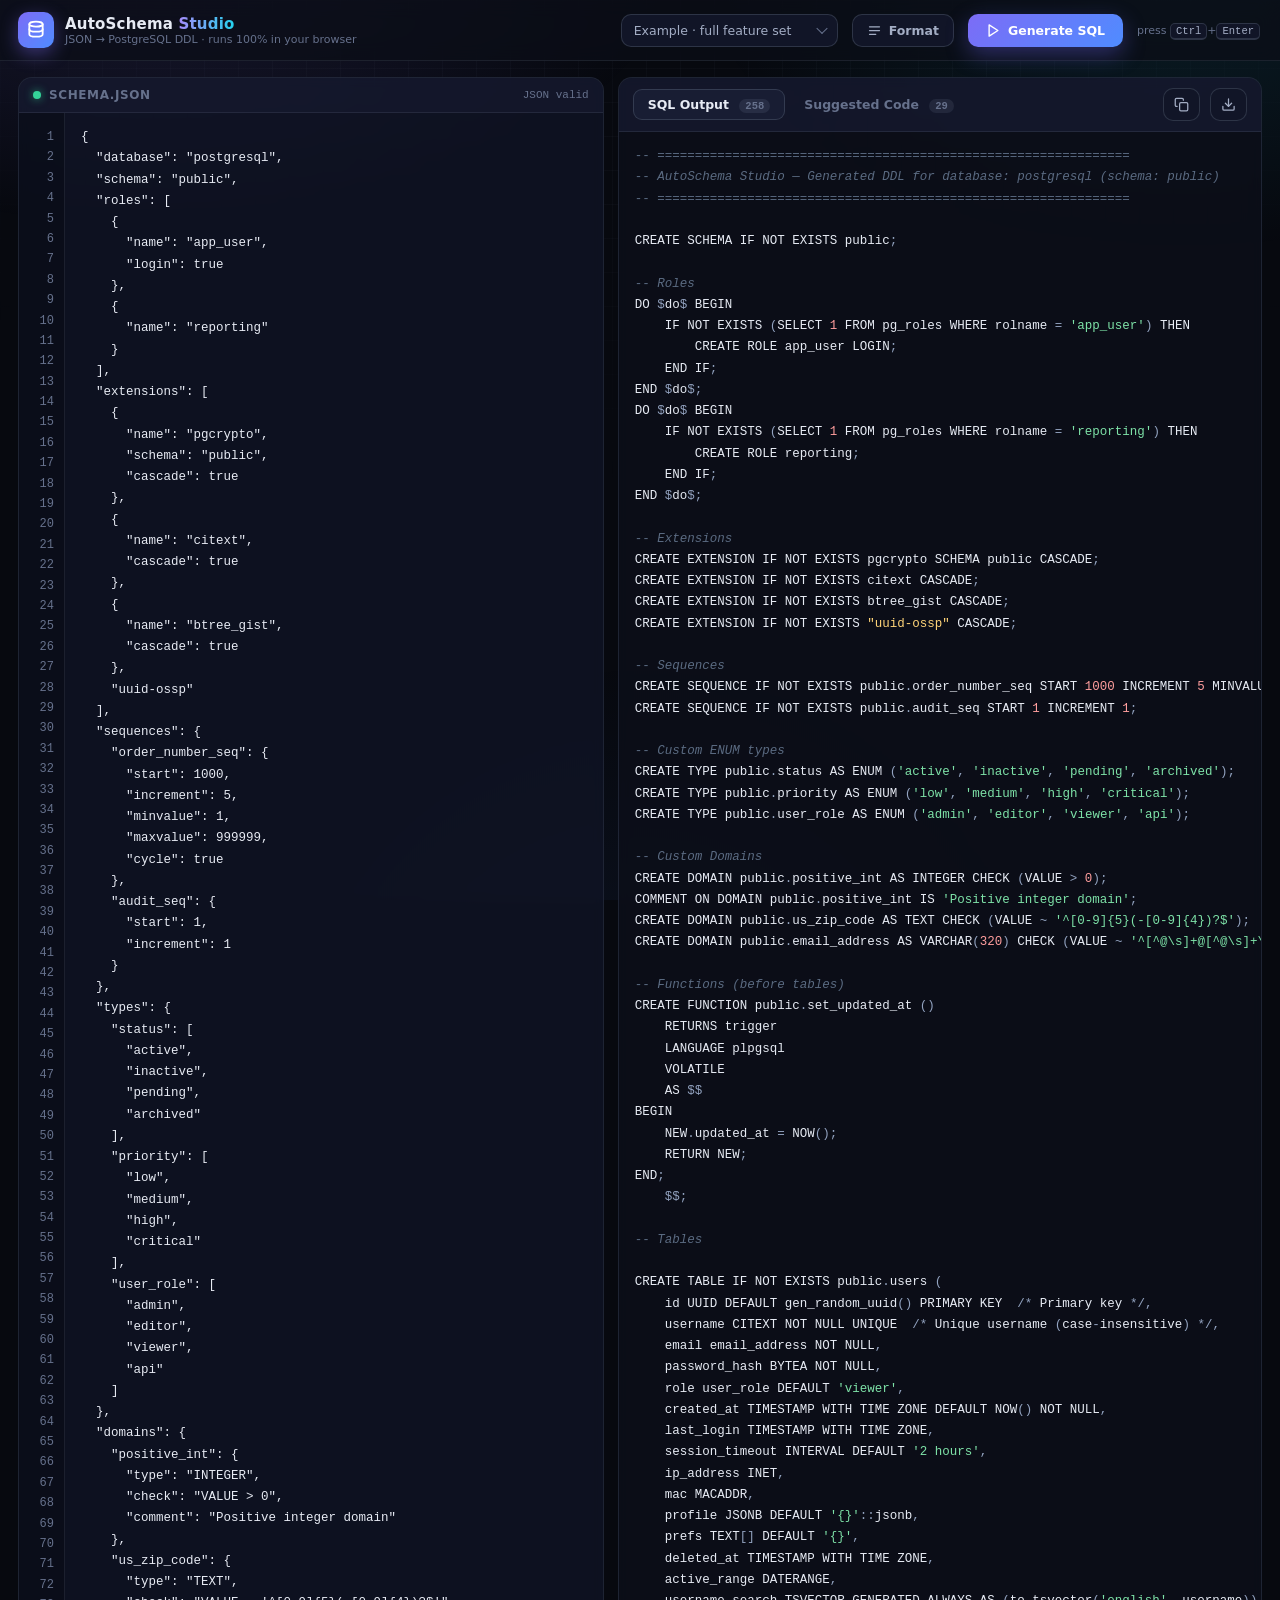
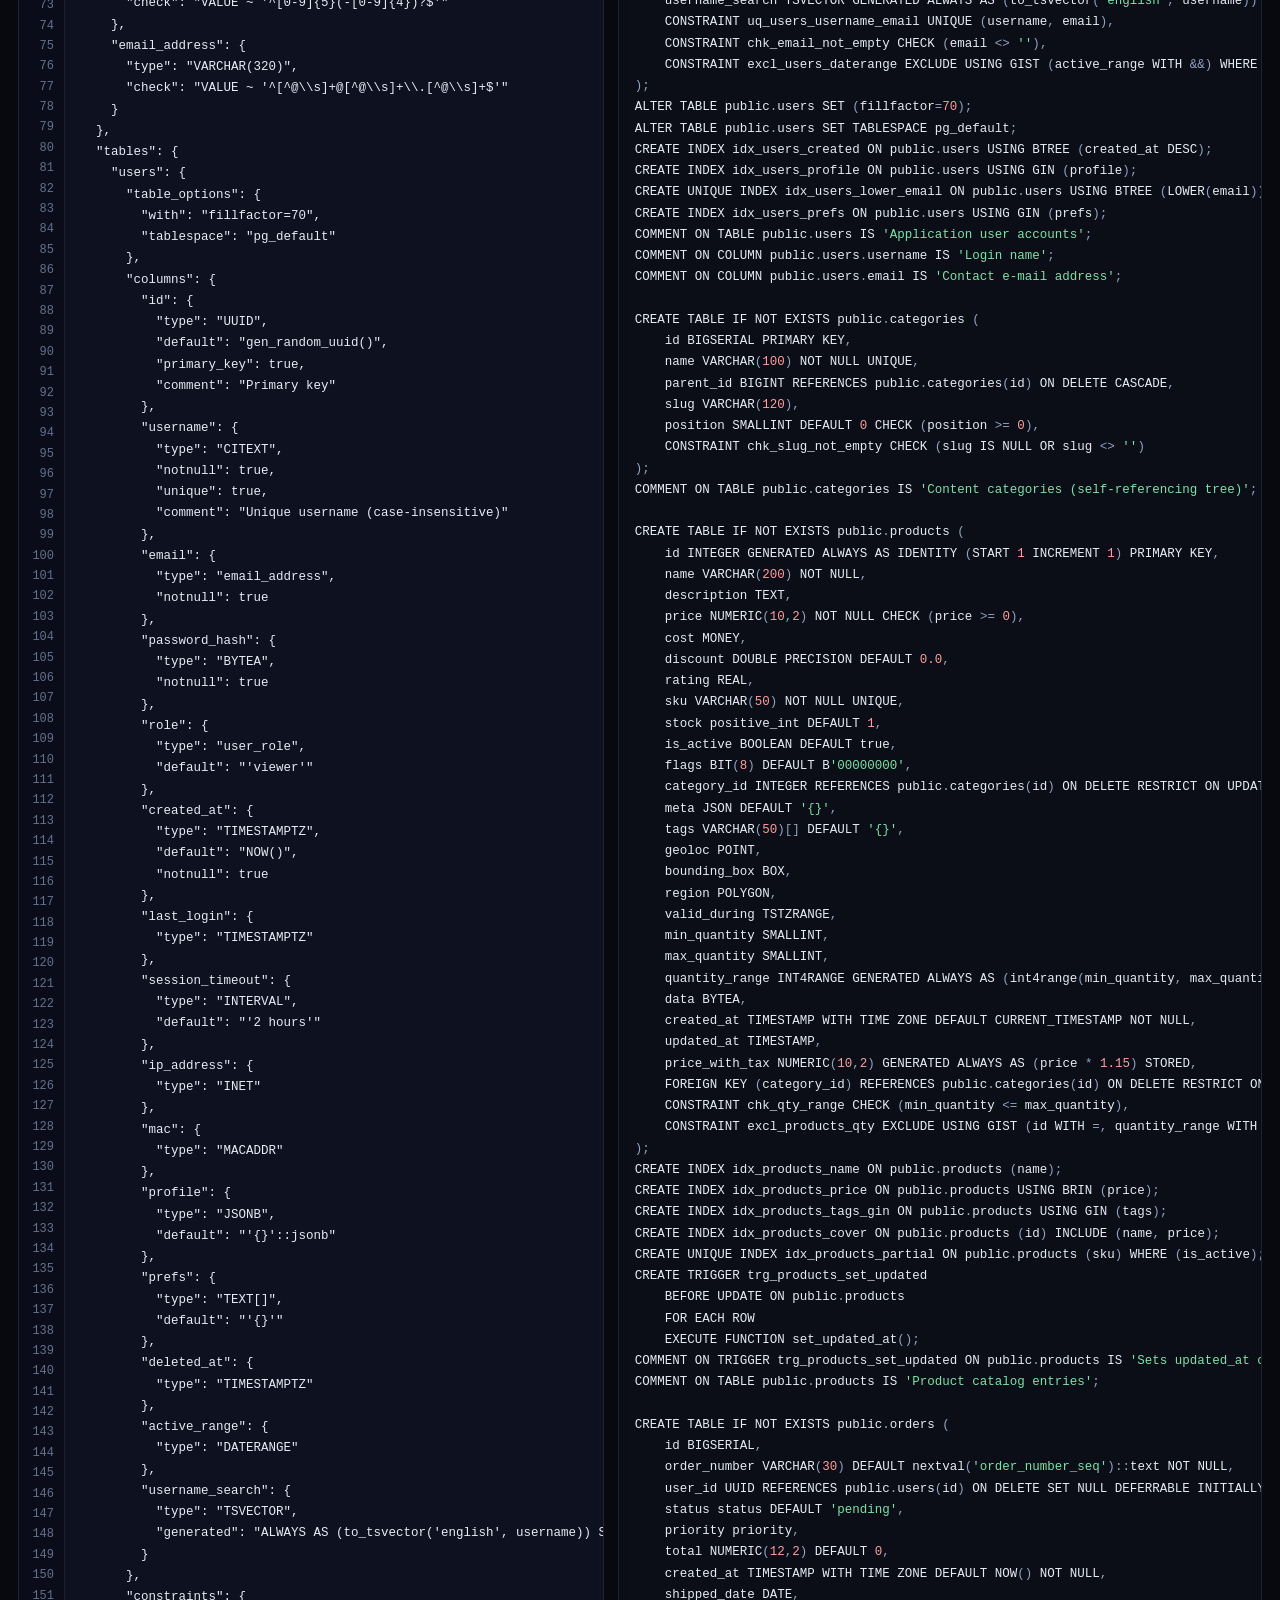
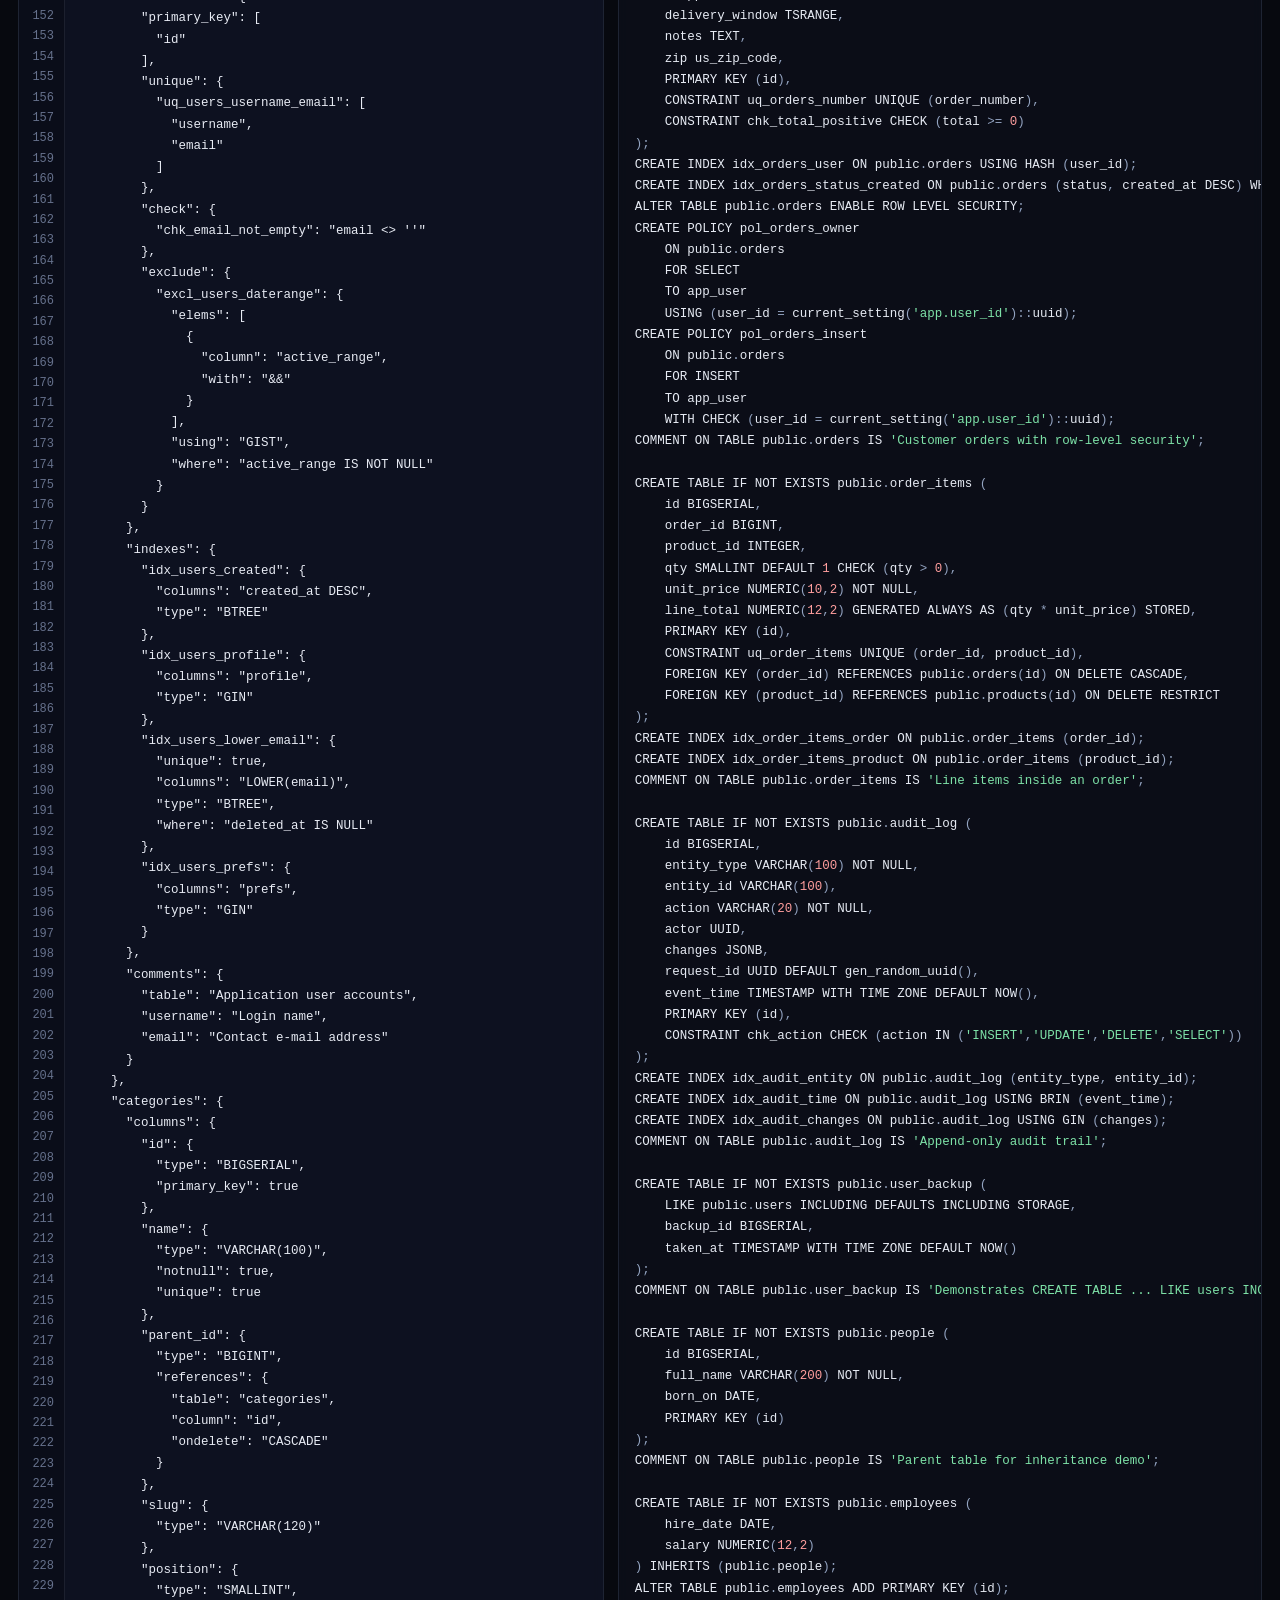
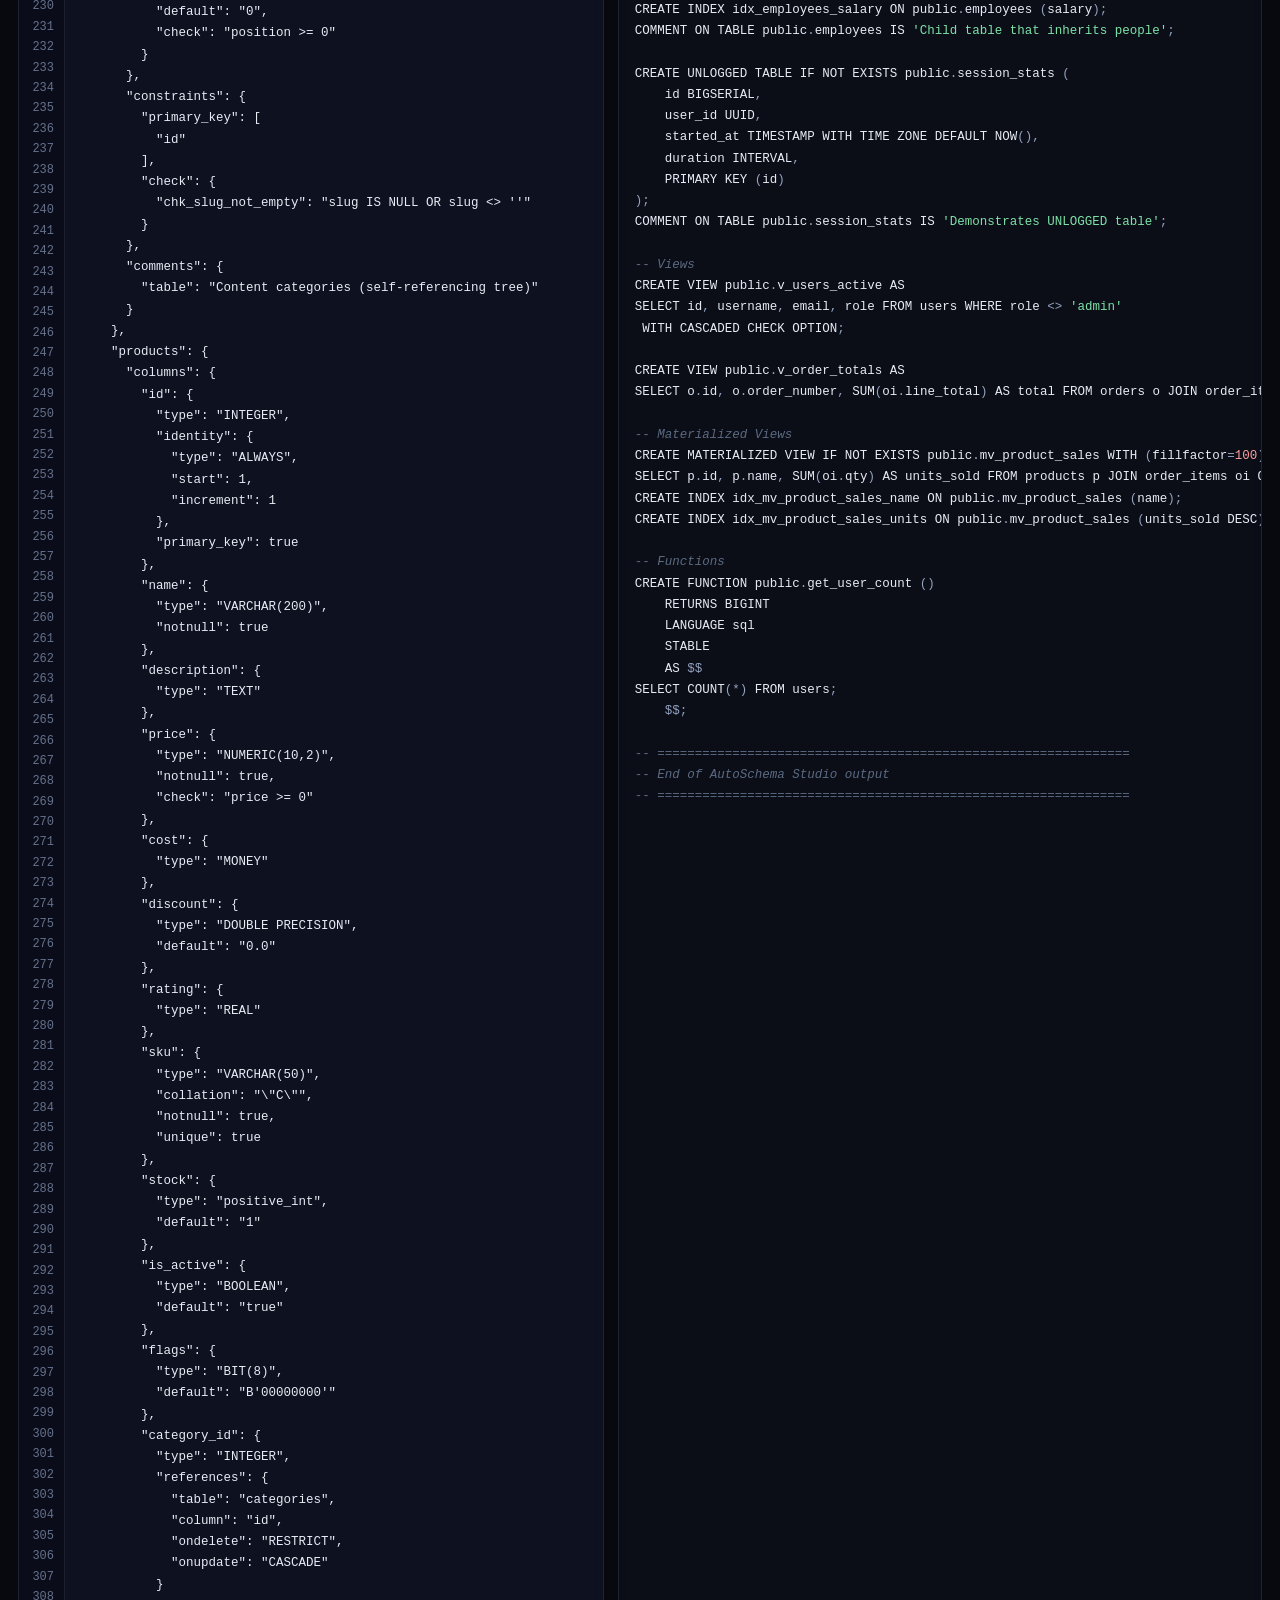
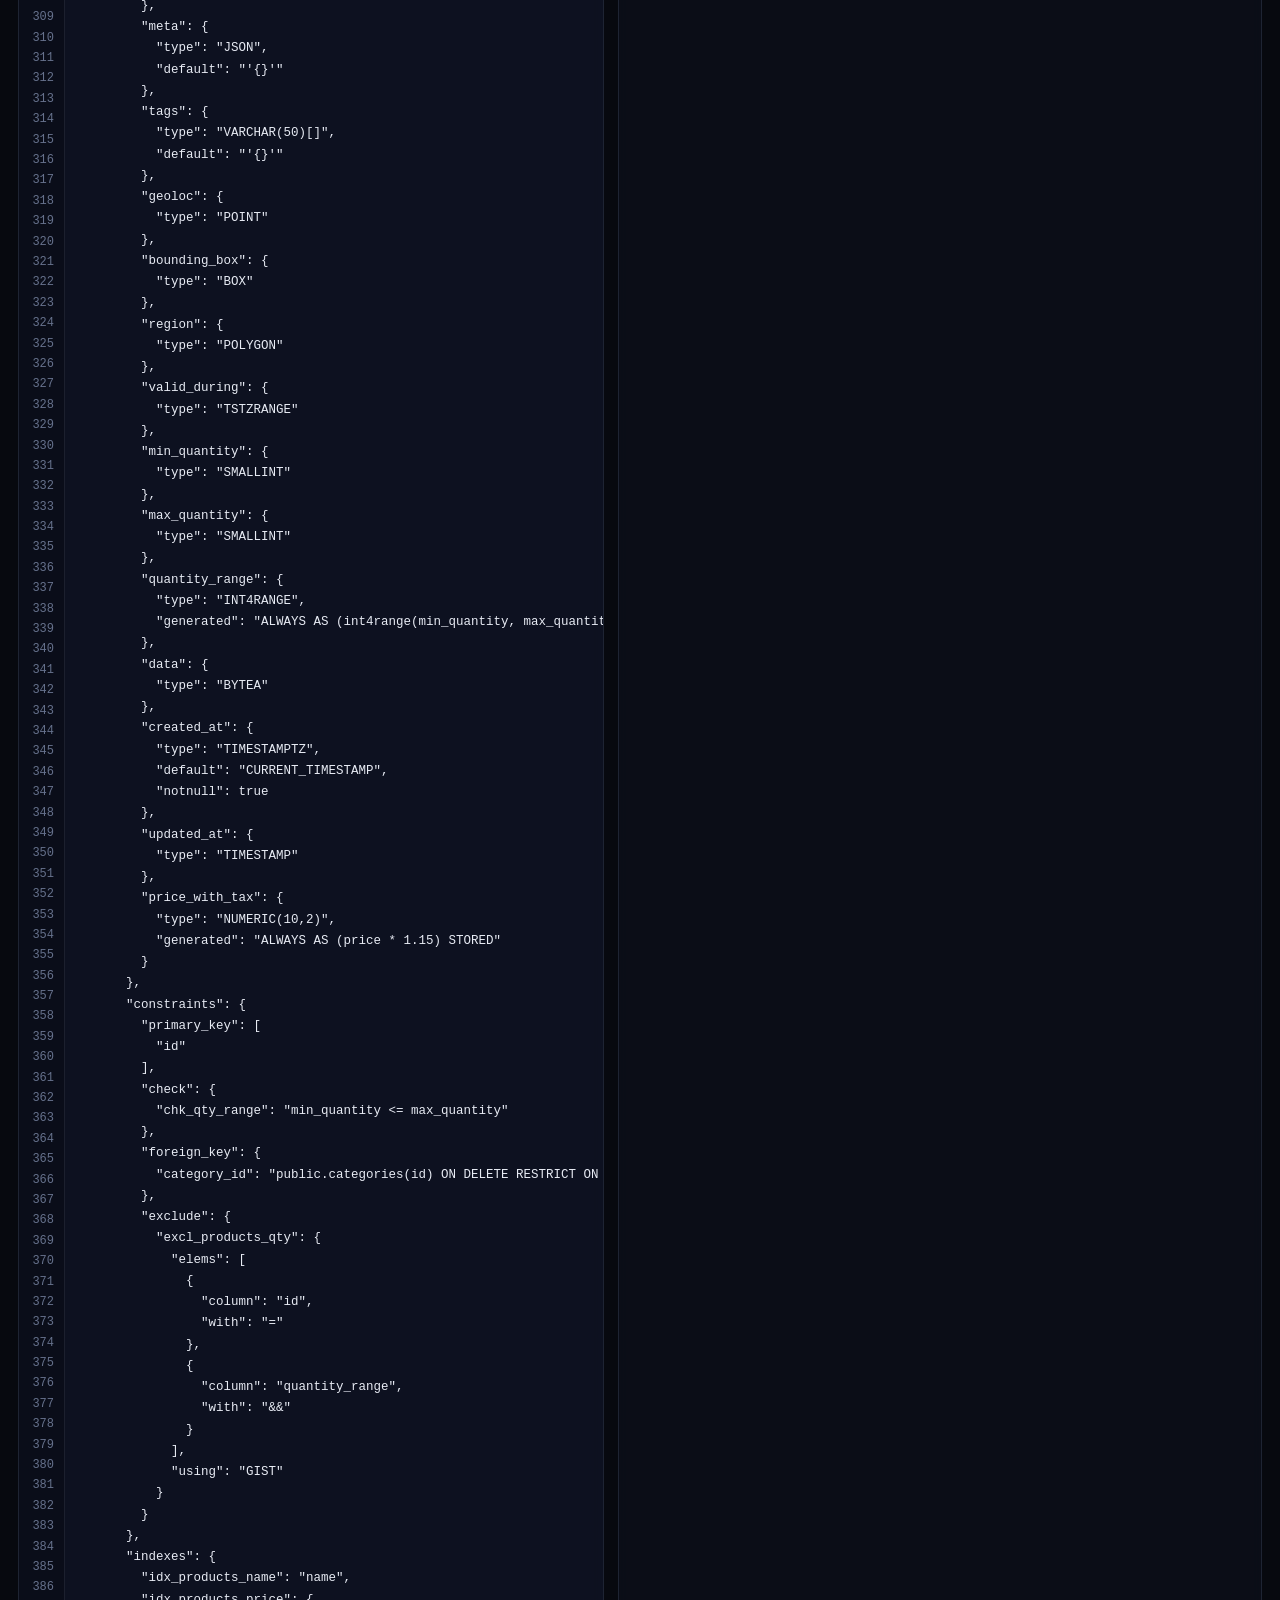
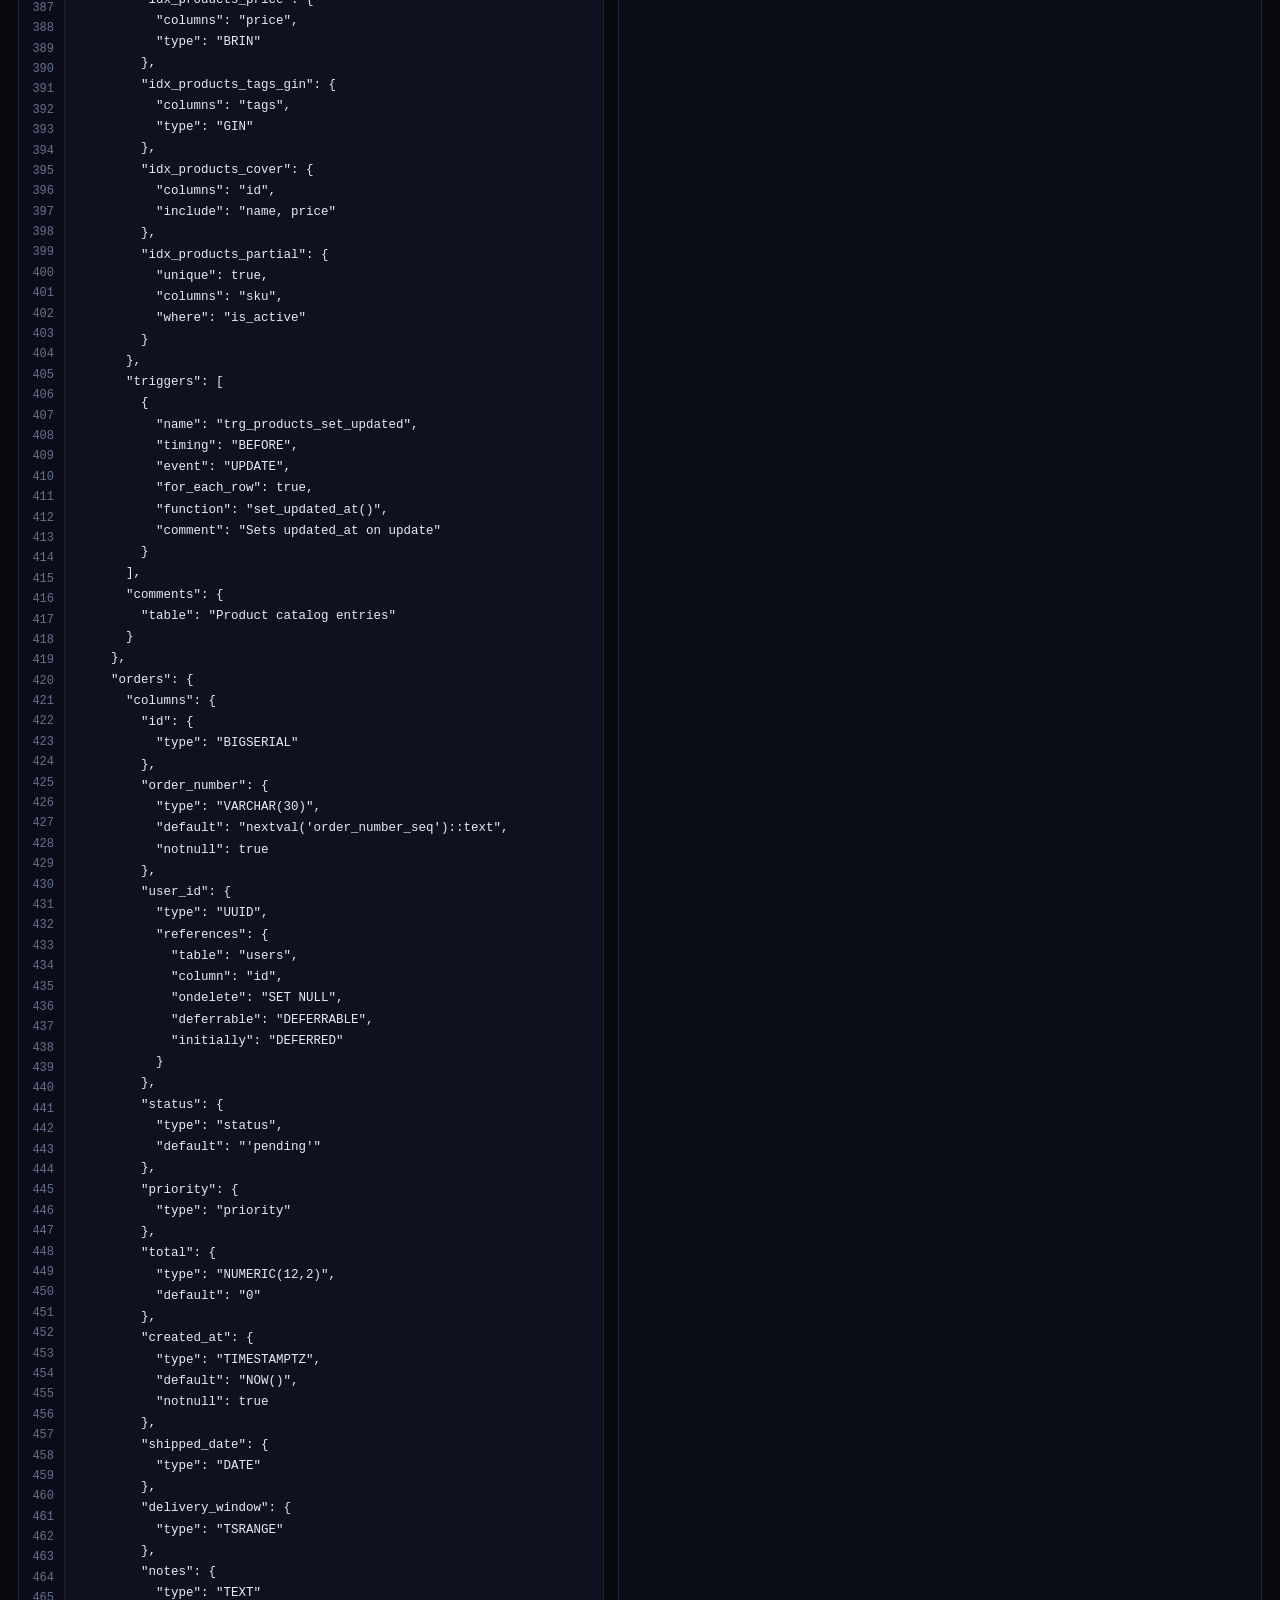
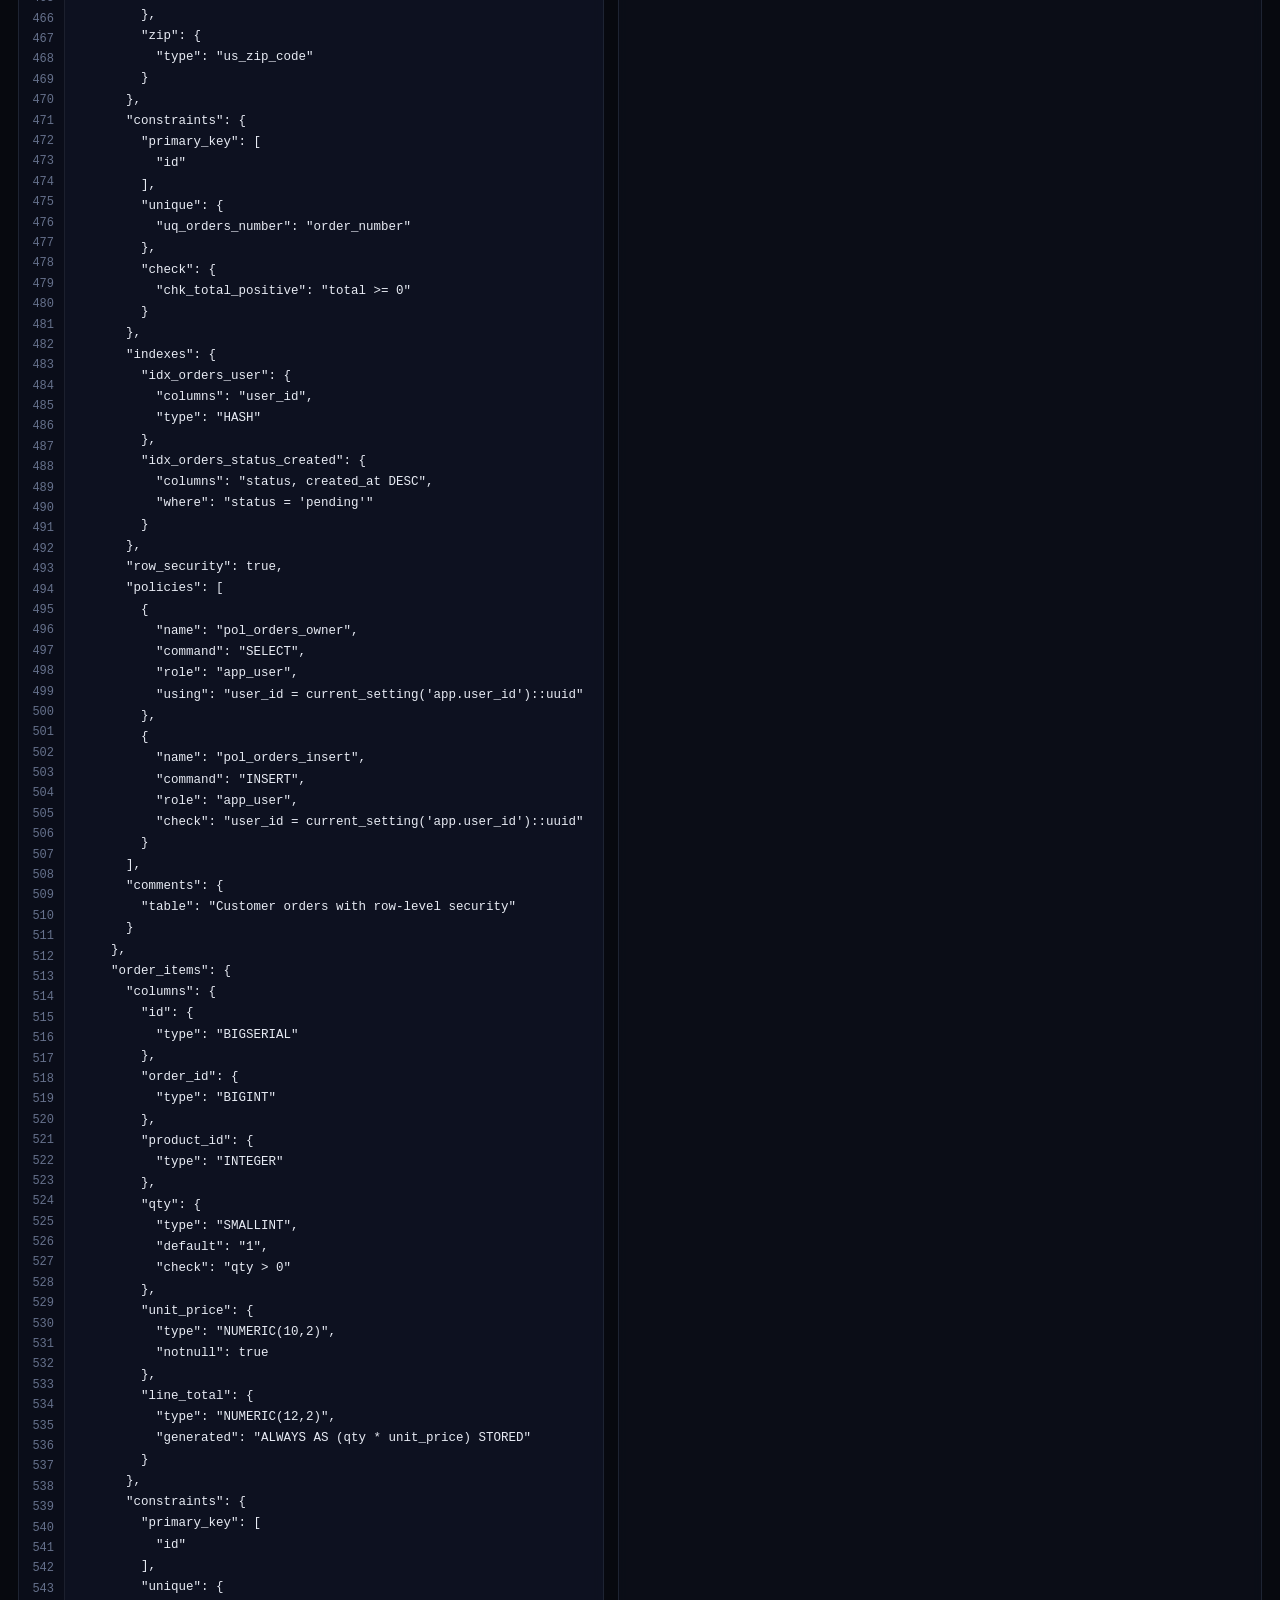
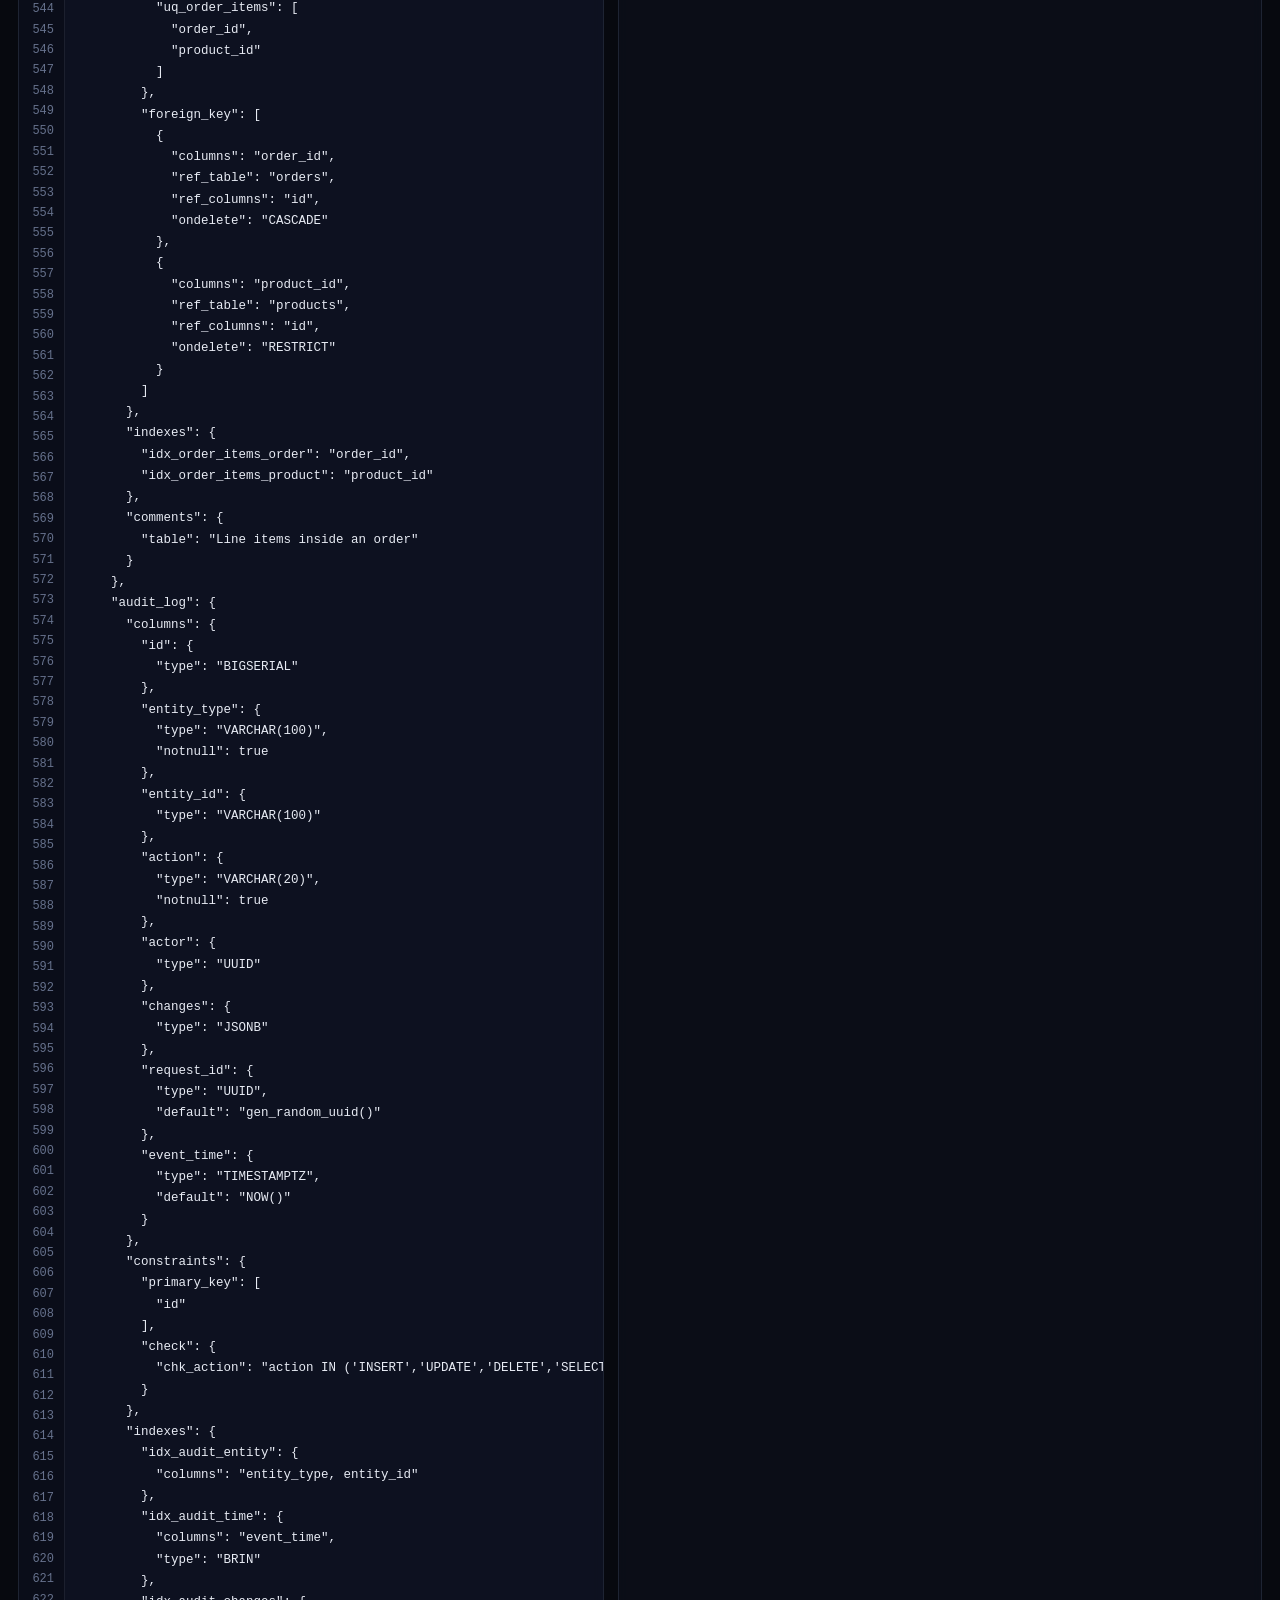
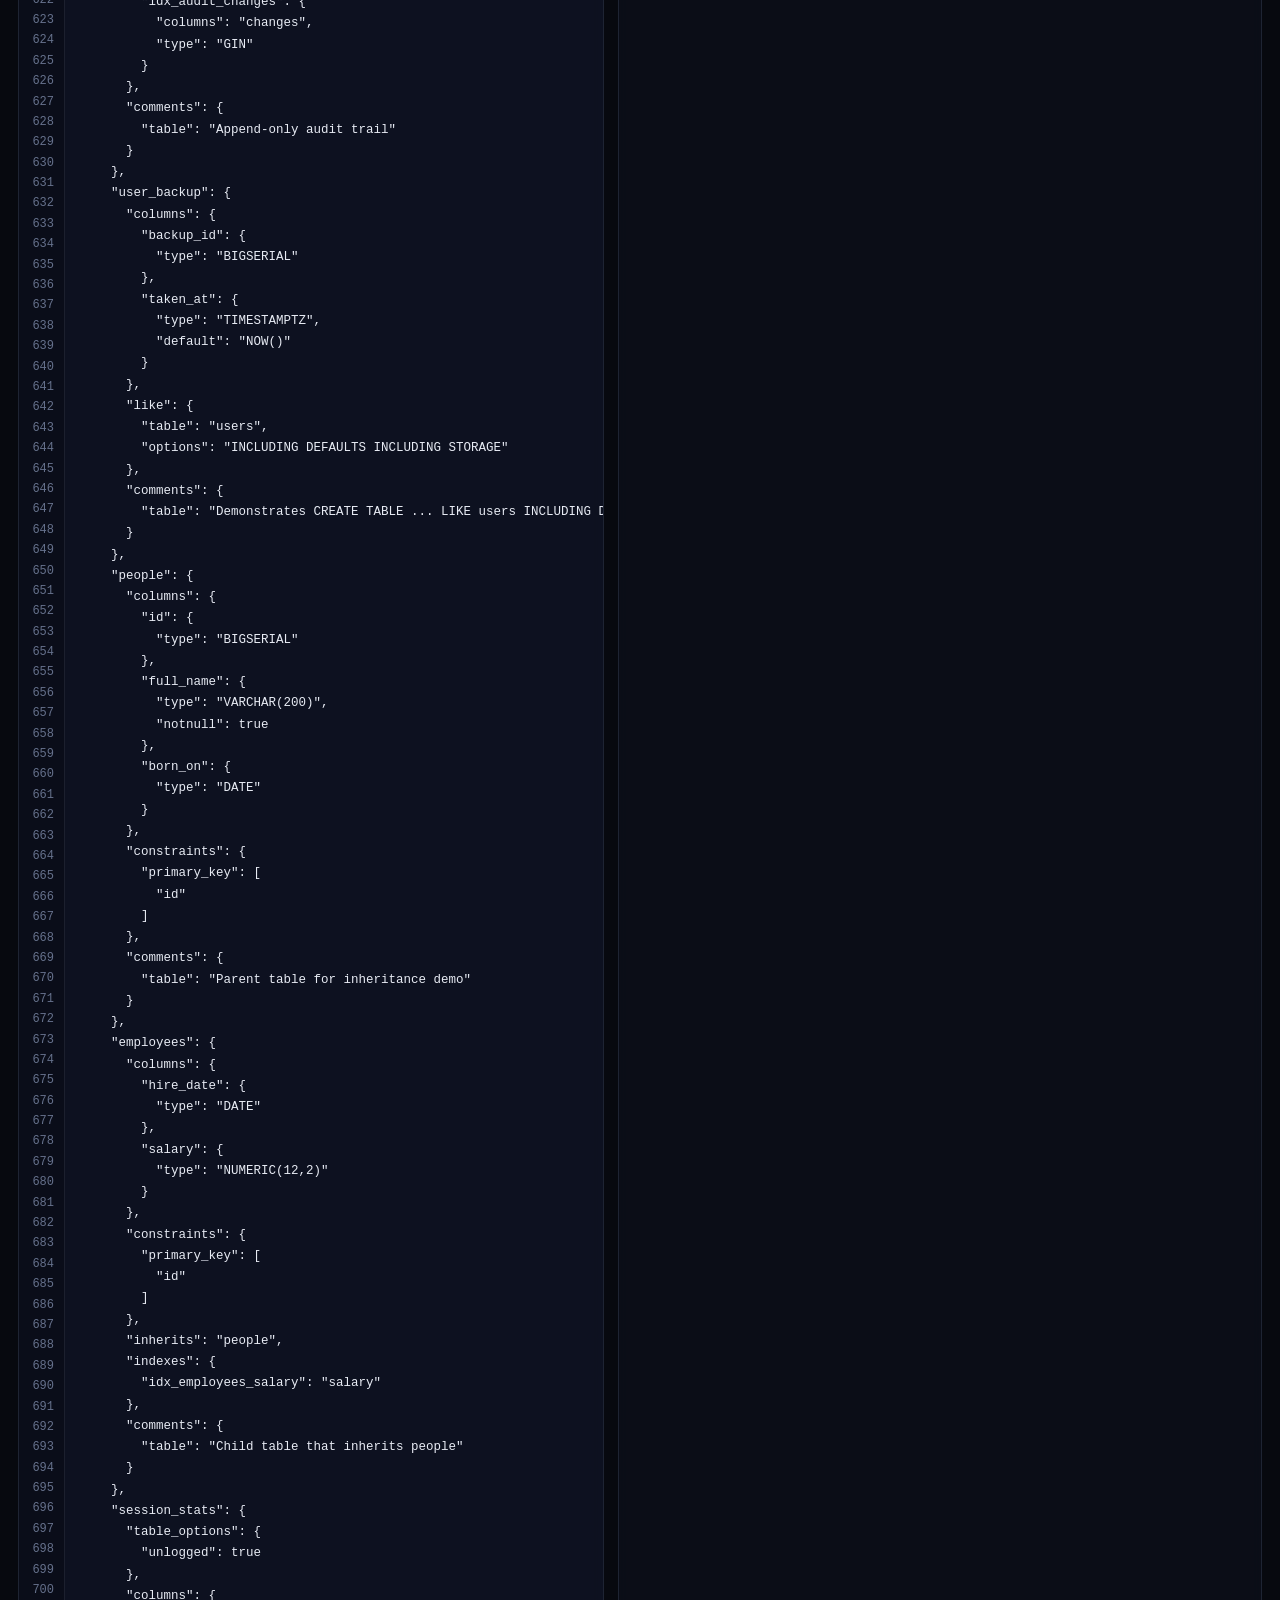
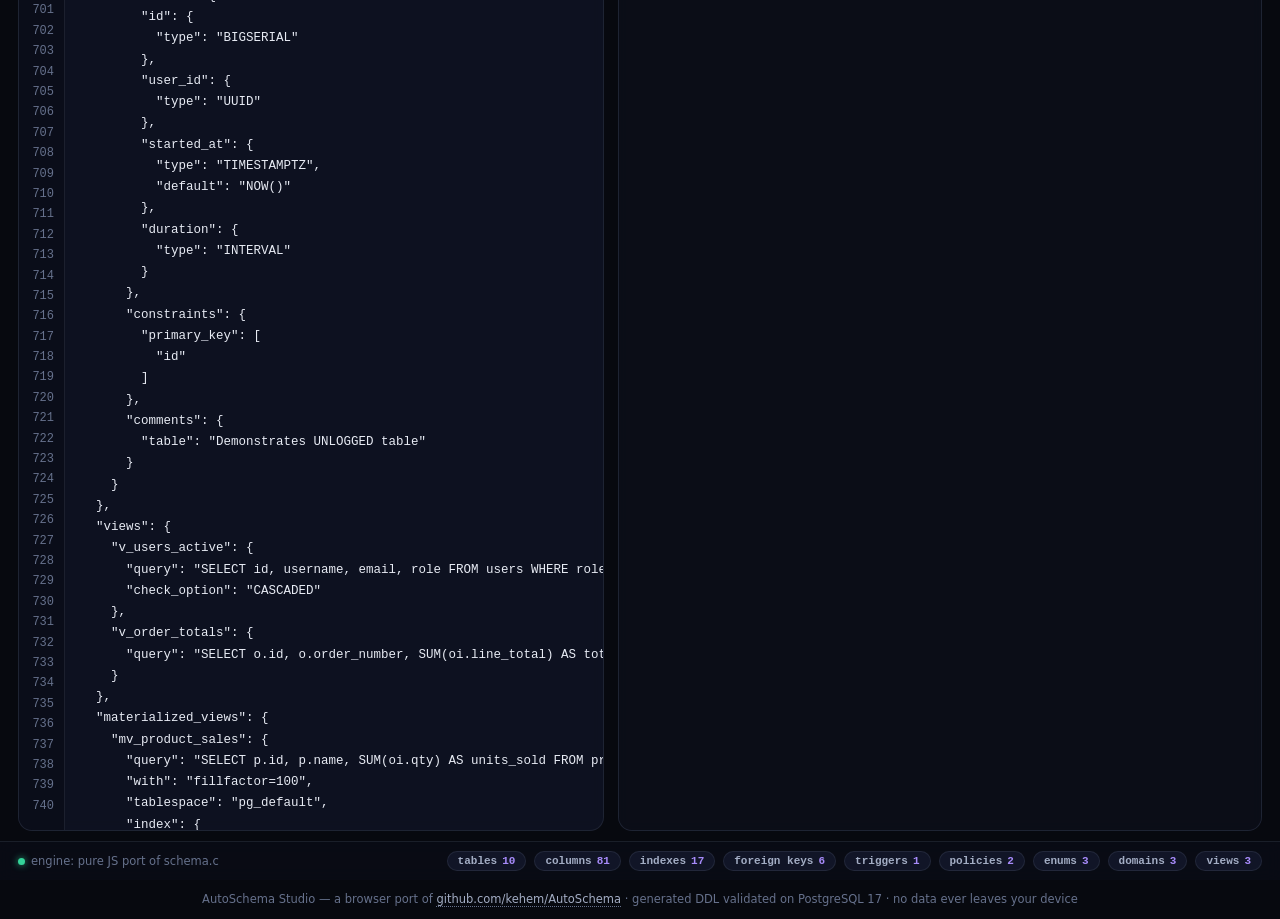
==== web/index.html @ a03fe67e "Add AutoSchema Studio web app (pure HTML/CSS/JS) + fixes Web studio (web/): - Self-contained index.h" ====
<!DOCTYPE html>
<html lang="en">
<head>
<meta charset="UTF-8">
<meta name="viewport" content="width=device-width, initial-scale=1.0">
<title>AutoSchema Studio — JSON → PostgreSQL DDL</title>
<link rel="icon" href="data:image/svg+xml,%3Csvg xmlns='http://www.w3.org/2000/svg' viewBox='0 0 32 32'%3E%3Crect width='32' height='32' rx='8' fill='%237c6cf6'/%3E%3Cpath d='M9 17h6l-2 9 10-13h-6l2-9z' fill='white'/%3E%3C/svg%3E">
<style>
/* =====================================================================
   AutoSchema Studio — styles
   Minimal, dark, glassy. No external resources.
   ===================================================================== */

:root {
  --bg0: #07090f;
  --bg1: #0b0e17;
  --bg2: #111527;
  --bg3: #181d33;
  --line: rgba(148, 163, 184, 0.13);
  --line2: rgba(148, 163, 184, 0.22);
  --tx: #e7ebf4;
  --tx2: #a3adc4;
  --tx3: #66718c;
  --acc: #7c6cf6;
  --acc2: #4f8cff;
  --cyan: #22d3ee;
  --ok: #34d399;
  --warn: #fbbf24;
  --err: #f87171;
  --violet: #a78bfa;
  --font: ui-sans-serif, system-ui, -apple-system, "Segoe UI", Roboto, Helvetica, Arial, sans-serif;
  --mono: ui-monospace, "SF Mono", "Cascadia Code", "JetBrains Mono", Menlo, Consolas, monospace;
}

* { box-sizing: border-box; margin: 0; padding: 0; }

html, body { height: 100%; }

body {
  font-family: var(--font);
  background: var(--bg0);
  color: var(--tx);
  min-height: 100vh;
  overflow-x: hidden;
  -webkit-font-smoothing: antialiased;
}

/* ambient background */
body::before {
  content: "";
  position: fixed; inset: 0;
  pointer-events: none;
  background:
    radial-gradient(900px 500px at 12% -8%, rgba(124, 108, 246, 0.16), transparent 60%),
    radial-gradient(800px 480px at 92% -4%, rgba(34, 211, 238, 0.10), transparent 60%),
    radial-gradient(700px 700px at 50% 120%, rgba(79, 140, 255, 0.08), transparent 60%);
  z-index: 0;
}
body::after {
  content: "";
  position: fixed; inset: 0;
  pointer-events: none;
  background-image:
    linear-gradient(rgba(148,163,184,0.035) 1px, transparent 1px),
    linear-gradient(90deg, rgba(148,163,184,0.035) 1px, transparent 1px);
  background-size: 34px 34px;
  mask-image: radial-gradient(ellipse 90% 70% at 50% 0%, #000 30%, transparent 78%);
  z-index: 0;
}

.app { position: relative; z-index: 1; display: flex; flex-direction: column; min-height: 100vh; }

/* ---------------- header ---------------- */

header {
  display: flex; align-items: center; gap: 14px;
  padding: 12px 18px;
  border-bottom: 1px solid var(--line);
  background: rgba(11, 14, 23, 0.75);
  backdrop-filter: blur(10px);
  position: sticky; top: 0; z-index: 20;
}

.brand { display: flex; align-items: center; gap: 11px; min-width: 0; }
.brand-mark {
  width: 36px; height: 36px; flex: none;
  border-radius: 10px;
  display: grid; place-items: center;
  background: linear-gradient(135deg, var(--acc) 0%, var(--acc2) 100%);
  box-shadow: 0 6px 18px rgba(124, 108, 246, 0.4);
}
.brand-name { font-weight: 700; font-size: 15px; letter-spacing: 0.2px; white-space: nowrap; }
.brand-name em { font-style: normal; background: linear-gradient(90deg, var(--violet), var(--cyan)); -webkit-background-clip: text; background-clip: text; color: transparent; }
.brand-sub { font-size: 11px; color: var(--tx3); white-space: nowrap; }

.header-spacer { flex: 1; }

.sel-wrap { position: relative; }
.sel-wrap select {
  appearance: none; -webkit-appearance: none;
  background: var(--bg2);
  border: 1px solid var(--line2);
  color: var(--tx2);
  font: 500 12.5px var(--font);
  padding: 8px 30px 8px 12px;
  border-radius: 10px;
  cursor: pointer;
  outline: none;
  transition: border-color .15s, color .15s;
}
.sel-wrap select:hover { border-color: rgba(124,108,246,.5); color: var(--tx); }
.sel-wrap::after {
  content: ""; position: absolute; right: 12px; top: 50%;
  width: 7px; height: 7px; transform: translateY(-70%) rotate(45deg);
  border-right: 1.5px solid var(--tx3); border-bottom: 1.5px solid var(--tx3);
  pointer-events: none;
}

.btn {
  display: inline-flex; align-items: center; gap: 7px;
  font: 600 12.5px var(--font);
  padding: 8px 14px;
  border-radius: 10px;
  border: 1px solid var(--line2);
  background: var(--bg2);
  color: var(--tx2);
  cursor: pointer;
  transition: transform .12s, border-color .15s, color .15s, background .15s, box-shadow .15s;
  white-space: nowrap;
}
.btn:hover { color: var(--tx); border-color: rgba(124,108,246,.55); background: var(--bg3); }
.btn:active { transform: translateY(1px); }
.btn svg { width: 15px; height: 15px; }

.btn-primary {
  background: linear-gradient(135deg, var(--acc) 0%, var(--acc2) 100%);
  border: none; color: #fff;
  box-shadow: 0 8px 22px rgba(110, 100, 240, 0.35);
  padding: 9px 18px;
}
.btn-primary:hover { filter: brightness(1.08); color: #fff; border: none; background: linear-gradient(135deg, var(--acc), var(--acc2)); }
.btn-primary:active { transform: translateY(1px); }

.btn-icon { padding: 8px 10px; }

.kbd-hint { font-size: 11px; color: var(--tx3); margin-right: 2px; white-space: nowrap; }
.kbd-hint kbd {
  font-family: var(--mono); font-size: 10.5px;
  background: var(--bg2); border: 1px solid var(--line2); border-bottom-width: 2px;
  border-radius: 5px; padding: 1px 5px; color: var(--tx2);
}

/* ---------------- main layout ---------------- */

main {
  flex: 1;
  display: grid;
  grid-template-columns: minmax(0, 1fr) minmax(0, 1.1fr);
  gap: 14px;
  padding: 16px 18px 10px;
  min-height: 0;
}

.panel {
  background: rgba(17, 21, 39, 0.72);
  border: 1px solid var(--line);
  border-radius: 14px;
  overflow: hidden;
  display: flex; flex-direction: column;
  min-height: 0;
  backdrop-filter: blur(6px);
}

.panel-head {
  display: flex; align-items: center; gap: 10px;
  padding: 10px 14px;
  border-bottom: 1px solid var(--line);
  background: rgba(24, 29, 51, 0.5);
}
.panel-title { font-size: 12px; font-weight: 600; letter-spacing: .6px; text-transform: uppercase; color: var(--tx3); display:flex; align-items:center; gap:8px; }
.panel-title .dot { width: 8px; height: 8px; border-radius: 50%; background: var(--tx3); transition: background .2s; }
.panel-title .dot.ok { background: var(--ok); box-shadow: 0 0 8px rgba(52,211,153,.7); }
.panel-title .dot.err { background: var(--err); box-shadow: 0 0 8px rgba(248,113,113,.7); }
.head-spacer { flex: 1; }

/* ---------------- editor pane ---------------- */

.editor-body { flex: 1; display: flex; min-height: 0; position: relative; }

.gutter {
  width: 46px; flex: none;
  padding: 14px 10px 14px 0;
  text-align: right;
  font: 12px/1.7 var(--mono);
  color: var(--tx3);
  border-right: 1px solid var(--line);
  background: rgba(7, 9, 15, 0.4);
  overflow: hidden;
  user-select: none;
}
.gutter div { white-space: pre; }

.editor-wrap { flex: 1; position: relative; min-width: 0; }

#editor {
  position: absolute; inset: 0;
  width: 100%; height: 100%;
  padding: 14px 16px;
  border: none; outline: none; resize: none;
  background: transparent;
  color: var(--tx);
  font: 12.5px/1.7 var(--mono);
  caret-color: var(--acc);
  tab-size: 4;
  white-space: pre;
  overflow: auto;
}
#editor::selection { background: rgba(124,108,246,.28); }

.editor-err {
  display: none;
  position: absolute; left: 12px; right: 12px; bottom: 12px;
  padding: 9px 12px;
  border: 1px solid rgba(248,113,113,.4);
  background: rgba(127,29,29,.35);
  color: #fecaca;
  font: 12px var(--mono);
  border-radius: 10px;
  backdrop-filter: blur(6px);
}
.editor-err.show { display: block; }

/* ---------------- output pane ---------------- */

.tabs { display: flex; gap: 4px; }
.tab {
  font: 600 12.5px var(--font);
  color: var(--tx3);
  padding: 7px 14px;
  border-radius: 9px;
  cursor: pointer;
  border: 1px solid transparent;
  transition: color .15s, background .15s;
  background: none;
}
.tab:hover { color: var(--tx2); }
.tab.active {
  color: var(--tx);
  background: var(--bg3);
  border-color: var(--line2);
}
.tab .count {
  margin-left: 6px;
  font-size: 10.5px;
  font-family: var(--mono);
  color: var(--tx3);
  background: rgba(148,163,184,.12);
  padding: 1px 6px; border-radius: 20px;
}

.out-body { flex: 1; min-height: 0; overflow: auto; background: rgba(7,9,15,.45); }
.pane { display: none; height: 100%; }
.pane.active { display: block; }
.pane#pane-sugg { display: none; flex-direction: column; }
.pane#pane-sugg.active { display: flex; }
#sugg-list { flex: 1; overflow: auto; }

pre.code {
  padding: 14px 16px;
  font: 12.5px/1.7 var(--mono);
  color: var(--tx);
  white-space: pre;
  tab-size: 4;
}
pre.code .tok-cm  { color: #5b6b82; font-style: italic; }
pre.code .tok-kw  { color: #b7a8ff; }
pre.code .tok-str { color: #7ee2a8; }
pre.code .tok-num { color: #ff9e9e; }
pre.code .tok-fn  { color: #67c8ff; }
pre.code .tok-op  { color: #93a3c0; }
pre.code .tok-typ { color: #f2a9ff; }
pre.code .tok-cte { color: #ffd479; }

/* suggested cards */
.sugg-list { padding: 14px 16px; display: flex; flex-direction: column; gap: 12px; }
.sugg-card {
  border: 1px solid var(--line);
  border-radius: 12px;
  background: rgba(24, 29, 51, 0.55);
  overflow: hidden;
}
.sugg-card-head {
  display: flex; align-items: center; gap: 10px;
  padding: 10px 12px;
  border-bottom: 1px solid var(--line);
  background: rgba(24,29,51,.6);
}
.sugg-ico {
  width: 26px; height: 26px; flex: none; border-radius: 8px;
  display: grid; place-items: center;
  font-size: 13px;
}
.sugg-ico.usage { background: rgba(52,211,153,.14); color: var(--ok); }
.sugg-ico.tip   { background: rgba(251,191,36,.14); color: var(--warn); }
.sugg-title { font-size: 13px; font-weight: 650; color: var(--tx); }
.sugg-desc { font-size: 12px; color: var(--tx3); margin-top: 1px; }
.sugg-body { padding: 10px 12px 12px; }
.sugg-body pre.code { padding: 0 0 8px; }
.sugg-code {
  background: rgba(7,9,15,.6);
  border: 1px solid var(--line);
  border-radius: 10px;
  padding: 10px 12px;
  font: 12px/1.65 var(--mono);
  color: var(--tx);
  white-space: pre; overflow-x: auto;
}
.sugg-foot { display: flex; justify-content: flex-end; margin-top: 8px; }

.filters { display: flex; gap: 6px; padding: 10px 16px 0; flex-wrap: wrap; }
.filter {
  font: 600 11.5px var(--font);
  color: var(--tx3);
  padding: 5px 12px; border-radius: 20px;
  border: 1px solid var(--line2);
  background: transparent; cursor: pointer;
  transition: all .15s;
}
.filter:hover { color: var(--tx2); }
.filter.active { color: #fff; background: linear-gradient(135deg, var(--acc), var(--acc2)); border-color: transparent; }

.empty {
  padding: 40px 20px; text-align: center; color: var(--tx3); font-size: 13px;
  display: grid; place-items: center; min-height: 60%;
}
.empty svg { width: 40px; height: 40px; opacity: .5; margin-bottom: 10px; }

/* ---------------- status bar ---------------- */

.statusbar {
  display: flex; align-items: center; gap: 8px; flex-wrap: wrap;
  padding: 9px 18px;
  border-top: 1px solid var(--line);
  background: rgba(11, 14, 23, 0.7);
  backdrop-filter: blur(8px);
  font-size: 11.5px; color: var(--tx3);
}
.chip {
  display: inline-flex; align-items: center; gap: 5px;
  background: var(--bg2);
  border: 1px solid var(--line);
  border-radius: 20px;
  padding: 3px 10px;
  font: 600 11px var(--mono);
  color: var(--tx2);
}
.chip b { color: var(--tx); font-weight: 700; }
.chip .c-acc { color: var(--violet); }
.chip .c-ok  { color: var(--ok); }
.chip .c-cy  { color: var(--cyan); }
.status-json { margin-right: auto; display: inline-flex; align-items: center; gap: 6px; }
.pulse { width: 7px; height: 7px; border-radius: 50%; background: var(--tx3); }
.pulse.ok { background: var(--ok); box-shadow: 0 0 7px rgba(52,211,153,.8); }
.pulse.err { background: var(--err); box-shadow: 0 0 7px rgba(248,113,113,.8); }

footer { text-align: center; padding: 12px; font-size: 11.5px; color: var(--tx3); }
footer a { color: var(--tx2); text-decoration: none; border-bottom: 1px dotted var(--tx3); }
footer a:hover { color: var(--violet); }

/* ---------------- toast ---------------- */

#toast {
  position: fixed; left: 50%; bottom: 26px;
  transform: translateX(-50%) translateY(20px);
  background: rgba(24, 29, 51, 0.95);
  border: 1px solid var(--line2);
  color: var(--tx);
  font: 600 12.5px var(--font);
  padding: 10px 18px;
  border-radius: 12px;
  opacity: 0; pointer-events: none;
  transition: opacity .22s, transform .22s;
  box-shadow: 0 12px 40px rgba(0,0,0,.5);
  z-index: 60;
  display: flex; align-items: center; gap: 9px;
}
#toast.show { opacity: 1; transform: translateX(-50%) translateY(0); }
#toast.ok  { border-color: rgba(52,211,153,.5); }
#toast.err { border-color: rgba(248,113,113,.5); }
#toast .t-ico { font-size: 14px; }

/* scrollbars */
::-webkit-scrollbar { width: 10px; height: 10px; }
::-webkit-scrollbar-track { background: transparent; }
::-webkit-scrollbar-thumb { background: rgba(148,163,184,.18); border-radius: 8px; border: 2px solid transparent; background-clip: content-box; }
::-webkit-scrollbar-thumb:hover { background: rgba(148,163,184,.32); border: 2px solid transparent; background-clip: content-box; }

/* responsive */
@media (max-width: 960px) {
  main { grid-template-columns: 1fr; }
  .app { min-height: 100vh; }
  main { min-height: 0; }
  .editor-body, .out-body { min-height: 46vh; }
  .kbd-hint { display: none; }
}

</style>
</head>
<body>
<div class="app">

  <header>
    <div class="brand">
      <div class="brand-mark">
        <svg width="20" height="20" viewBox="0 0 24 24" fill="none" stroke="#fff" stroke-width="2.2" stroke-linecap="round" stroke-linejoin="round">
          <ellipse cx="12" cy="5" rx="8" ry="3"/>
          <path d="M4 5v6c0 1.7 3.6 3 8 3s8-1.3 8-3V5"/>
          <path d="M4 11v6c0 1.7 3.6 3 8 3s8-1.3 8-3v-6"/>
        </svg>
      </div>
      <div>
        <div class="brand-name">AutoSchema <em>Studio</em></div>
        <div class="brand-sub">JSON → PostgreSQL DDL · runs 100% in your browser</div>
      </div>
    </div>
    <div class="header-spacer"></div>
    <div class="sel-wrap">
      <select id="sample" title="Load an example schema">
        <option value="full">Example · full feature set</option>
        <option value="blog">Example · blog</option>
        <option value="ecom">Example · e-commerce</option>
        <option value="legacy">Example · legacy v1 format</option>
      </select>
    </div>
    <button class="btn" id="btn-format" title="Pretty-print the JSON">
      <svg viewBox="0 0 24 24" fill="none" stroke="currentColor" stroke-width="2" stroke-linecap="round" stroke-linejoin="round"><path d="M4 6h16M4 12h16M4 18h10"/></svg>
      Format
    </button>
    <button class="btn btn-primary" id="btn-run" title="Generate SQL (Ctrl+Enter)">
      <svg viewBox="0 0 24 24" fill="none" stroke="currentColor" stroke-width="2.2" stroke-linecap="round" stroke-linejoin="round"><path d="M5 3l14 9-14 9V3z"/></svg>
      Generate SQL
    </button>
    <span class="kbd-hint">press <kbd>Ctrl</kbd>+<kbd>Enter</kbd></span>
  </header>

  <main>
    <!-- editor pane -->
    <section class="panel">
      <div class="panel-head">
        <span class="panel-title"><span class="dot" id="json-dot"></span> schema.json</span>
        <div class="head-spacer"></div>
        <span style="font:11px var(--mono);color:var(--tx3)" id="json-label">JSON valid</span>
      </div>
      <div class="editor-body">
        <div class="gutter" id="gutter"></div>
        <div class="editor-wrap">
          <textarea id="editor" spellcheck="false" autocomplete="off" autocapitalize="off" aria-label="JSON schema editor"></textarea>
          <div class="editor-err" id="editor-err"></div>
        </div>
      </div>
    </section>

    <!-- output pane -->
    <section class="panel">
      <div class="panel-head">
        <div class="tabs">
          <button class="tab active" data-tab="sql">SQL Output <span class="count" id="tab-sql-count">0</span></button>
          <button class="tab" data-tab="sugg">Suggested Code <span class="count" id="tab-sugg-count">0</span></button>
        </div>
        <div class="head-spacer"></div>
        <button class="btn btn-icon" id="btn-copy" title="Copy SQL">
          <svg viewBox="0 0 24 24" fill="none" stroke="currentColor" stroke-width="2" stroke-linecap="round" stroke-linejoin="round"><rect x="9" y="9" width="13" height="13" rx="2"/><path d="M5 15H4a2 2 0 0 1-2-2V4a2 2 0 0 1 2-2h9a2 2 0 0 1 2 2v1"/></svg>
        </button>
        <button class="btn btn-icon" id="btn-download" title="Download .sql">
          <svg viewBox="0 0 24 24" fill="none" stroke="currentColor" stroke-width="2" stroke-linecap="round" stroke-linejoin="round"><path d="M21 15v4a2 2 0 0 1-2 2H5a2 2 0 0 1-2-2v-4"/><path d="M7 10l5 5 5-5"/><path d="M12 15V3"/></svg>
        </button>
      </div>
      <div class="out-body">
        <div class="pane active" id="pane-sql">
          <pre class="code" id="sql-out"></pre>
        </div>
        <div class="pane" id="pane-sugg">
          <div class="filters">
            <button class="filter active" data-filter="all">All</button>
            <button class="filter" data-filter="usage">Usage snippets</button>
            <button class="filter" data-filter="tip">Recommendations</button>
          </div>
          <div class="sugg-list" id="sugg-list"></div>
        </div>
      </div>
    </section>
  </main>

  <div class="statusbar">
    <span class="status-json"><span class="pulse ok" id="status-pulse"></span> engine: pure JS port of schema.c</span>
    <span class="chip">tables <b id="st-tables">0</b></span>
    <span class="chip">columns <b id="st-columns">0</b></span>
    <span class="chip">indexes <b id="st-indexes">0</b></span>
    <span class="chip">foreign keys <b id="st-fks">0</b></span>
    <span class="chip">triggers <b id="st-triggers">0</b></span>
    <span class="chip">policies <b id="st-policies">0</b></span>
    <span class="chip">enums <b id="st-enums">0</b></span>
    <span class="chip">domains <b id="st-domains">0</b></span>
    <span class="chip">views <b id="st-views">0</b></span>
  </div>

  <footer>
    AutoSchema Studio — a browser port of
    <a href="https://github.com/kehem/AutoSchema" target="_blank" rel="noopener">github.com/kehem/AutoSchema</a>
    · generated DDL validated on PostgreSQL 17 · no data ever leaves your device
  </footer>
</div>

<div id="toast"><span class="t-ico"></span><span class="t-msg"></span></div>

<script>
/* =====================================================================
 * AutoSchema Studio — JSON → PostgreSQL DDL engine
 * Pure JavaScript port of the AutoSchema v2 C generator (schema.c).
 * No dependencies. Runs fully in the browser.
 * ===================================================================== */

/* ---------- helpers ---------- */

function qi(id) {
  if (!id) return '';
  if (id[0] === '"') return id;
  return /^[a-z_][a-z0-9_]*$/.test(id) ? id : '"' + id + '"';
}

function esc(s) {
  return String(s).replace(/'/g, "''");
}

/* ---------- type mapping (mirrors map_type in schema.c) ---------- */

function mapType(raw) {
  let buf = String(raw).trim();
  let upper = buf.toUpperCase();

  let isArr = false;
  const br = upper.indexOf('[]');
  if (br !== -1) { isArr = true; buf = buf.slice(0, br).trim(); upper = buf.toUpperCase(); }

  let pg = '';
  const U = upper;

  if      (U === 'INT' || U === 'INTEGER')                  pg = 'INTEGER';
  else if (U === 'BIGINT')                                  pg = 'BIGINT';
  else if (U === 'SMALLINT')                                pg = 'SMALLINT';
  else if (U === 'SERIAL')                                  pg = 'SERIAL';
  else if (U === 'BIGSERIAL')                               pg = 'BIGSERIAL';
  else if (U === 'SMALLSERIAL')                             pg = 'SMALLSERIAL';
  else if (U === 'BOOLEAN' || U === 'BOOL')                 pg = 'BOOLEAN';
  else if (U === 'REAL' || U === 'FLOAT4')                  pg = 'REAL';
  else if (U === 'DOUBLE' || U === 'FLOAT8')                pg = 'DOUBLE PRECISION';
  else if (U === 'FLOAT')                                   pg = 'FLOAT';
  else if (U === 'MONEY')                                   pg = 'MONEY';
  else if (U === 'NUMERIC' || U === 'DECIMAL')              pg = buf.includes('(') ? buf : 'NUMERIC';
  else if (U === 'TEXT')                                    pg = 'TEXT';
  else if (U === 'CITEXT')                                  pg = 'CITEXT';
  else if (U.startsWith('VARCHAR') || U.startsWith('CHARACTER VARYING')) pg = buf;
  else if (U.startsWith('CHAR'))                            pg = buf;
  else if (U === 'BYTEA')                                   pg = 'BYTEA';
  else if (U === 'DATE')                                    pg = 'DATE';
  else if (U === 'TIME')                                    pg = 'TIME';
  else if (U === 'TIMETZ')                                  pg = 'TIMETZ';
  else if (U === 'DATETIME')                                pg = 'TIMESTAMP';
  else if (U === 'TIMESTAMP')                               pg = 'TIMESTAMP';
  else if (U === 'TIMESTAMPTZ' || U.includes('TIMESTAMP WITH TIME ZONE')) pg = 'TIMESTAMP WITH TIME ZONE';
  else if (U === 'INTERVAL')                                pg = 'INTERVAL';
  else if (U === 'INET')                                    pg = 'INET';
  else if (U === 'CIDR')                                    pg = 'CIDR';
  else if (U === 'MACADDR')                                 pg = 'MACADDR';
  else if (U === 'MACADDR8')                                pg = 'MACADDR8';
  else if (U === 'UUID')                                    pg = 'UUID';
  else if (U === 'XML')                                     pg = 'XML';
  else if (U === 'JSON')                                    pg = 'JSON';
  else if (U === 'JSONB')                                   pg = 'JSONB';
  else if (U === 'POINT')                                   pg = 'POINT';
  else if (U === 'LINE')                                    pg = 'LINE';
  else if (U === 'LSEG')                                    pg = 'LSEG';
  else if (U === 'BOX')                                     pg = 'BOX';
  else if (U === 'PATH')                                    pg = 'PATH';
  else if (U === 'POLYGON')                                 pg = 'POLYGON';
  else if (U === 'CIRCLE')                                  pg = 'CIRCLE';
  else if (U === 'TSVECTOR')                                pg = 'TSVECTOR';
  else if (U === 'TSQUERY')                                 pg = 'TSQUERY';
  else if (U === 'INT4RANGE')                               pg = 'INT4RANGE';
  else if (U === 'INT8RANGE')                               pg = 'INT8RANGE';
  else if (U === 'NUMRANGE')                                pg = 'NUMRANGE';
  else if (U === 'TSRANGE')                                 pg = 'TSRANGE';
  else if (U === 'TSTZRANGE')                               pg = 'TSTZRANGE';
  else if (U === 'DATERANGE')                               pg = 'DATERANGE';
  else if (U.startsWith('BIT'))                             pg = buf;
  else if (U === 'OID')                                     pg = 'OID';
  else if (['REGPROC','REGPROCEDURE','REGOPER','REGOPERATOR','REGCLASS',
            'REGCONFIG','REGDICTIONARY','REGNAMESPACE'].includes(U)) pg = buf;
  /* file types → TEXT (with companion mime_type column + CHECK) */
  else if (['FILE','IMAGE','PDF','DOCUMENT','VIDEO','AUDIO'].includes(U)) pg = 'TEXT';
  else pg = buf; /* enum, domain, or custom type */

  if (isArr) pg += '[]';
  return pg;
}

/* MIME CHECK expression for file types, or null */
function fileMimeCheck(typeUpper) {
  switch (typeUpper) {
    case 'FILE':     return "mime_type ~ '^(application|audio|image|text|video)/[a-z0-9.+-]+$'";
    case 'IMAGE':    return "mime_type IN ('image/jpeg', 'image/png', 'image/gif', 'image/webp', 'image/svg+xml', 'image/bmp', 'image/tiff')";
    case 'PDF':      return "mime_type = 'application/pdf'";
    case 'DOCUMENT': return "mime_type IN ('application/msword', 'application/vnd.openxmlformats-officedocument.wordprocessingml.document', 'text/plain', 'application/pdf', 'application/vnd.oasis.opendocument.text')";
    case 'VIDEO':    return "mime_type IN ('video/mp4', 'video/webm', 'video/ogg', 'video/x-msvideo', 'video/quicktime')";
    case 'AUDIO':    return "mime_type IN ('audio/mpeg', 'audio/wav', 'audio/ogg', 'audio/mp4', 'audio/x-aiff')";
    default:         return null;
  }
}

/* ---------- column parsing ---------- */

function newDef() {
  return { type: '', file_type: '', default: '', collation: '', compression: '', check: '',
           comment: '', generated: '', identity_type: '', identity_opts: '',
           ref_table: '', ref_column: '', ref_ondelete: '', ref_onupdate: '',
           ref_deferrable: '', ref_initially: '',
           notnull: false, unique: false, primary_key: false, is_foreign: false };
}

/* returns uppercase file-type name (IMAGE/PDF/...) or '' */
function fileTypeName(raw) {
  const u = String(raw).trim().toUpperCase().replace(/\[\]$/, '');
  return ['FILE', 'IMAGE', 'PDF', 'DOCUMENT', 'VIDEO', 'AUDIO'].includes(u) ? u : '';
}

function findModifierComma(buf) {
  /* comma outside parens */
  let depth = 0;
  for (let i = 0; i < buf.length; i++) {
    const c = buf[i];
    if (c === '(') depth++;
    else if (c === ')') depth--;
    else if (c === ',' && depth === 0) return i;
  }
  /* legacy: comma inside parens with trailing ')' */
  if (buf.endsWith(')')) {
    depth = 0;
    for (let i = buf.length - 1; i >= 0; i--) {
      const c = buf[i];
      if (c === ')') depth++;
      else if (c === '(') depth--;
      else if (c === ',' && depth === 1) return i;
    }
  }
  return null;
}

function parseColStr(str) {
  const def = newDef();
  let buf = String(str).trim();

  /* Generated(expr) */
  if (buf.startsWith('Generated(')) {
    let depth = 1, j = 10, expr = '';
    while (j < buf.length && depth > 0) {
      const c = buf[j];
      if (c === '(') depth++;
      else if (c === ')') depth--;
      if (depth > 0) expr += c;
      j++;
    }
    def.generated = 'ALWAYS AS (' + expr + ') STORED';
    def.notnull = true;
    return def;
  }

  /* Foreign(table) [ON DELETE ...] [ON UPDATE ...] */
  if (buf.startsWith('Foreign(')) {
    const inner = buf.slice(8, buf.lastIndexOf(')'));
    const m = inner.match(/^(\S+)(?:\s+ON\s+DELETE\s+(\S+))?(?:\s+ON\s+UPDATE\s+(\S+))?/);
    def.type = 'INTEGER';
    def.ref_table = m[1];
    def.ref_column = 'id';
    if (m[2]) def.ref_ondelete = m[2];
    if (m[3]) def.ref_onupdate = m[3];
    def.is_foreign = true;
    return def;
  }

  /* Type [DEFAULT expr] */
  let rawType;
  const defPos = buf.indexOf(' DEFAULT ');
  if (defPos !== -1) {
    rawType = buf.slice(0, defPos).trim();
    def.default = buf.slice(defPos + 9).trim();
  } else {
    const comma = findModifierComma(buf);
    if (comma !== null) {
      const mod = buf.slice(comma + 1).split(')')[0].trim().toLowerCase();
      if (mod === 'notnull' || mod === 'unique') {
        rawType = buf.slice(0, comma).trim();
        if (rawType.includes('(') && !rawType.includes(')')) rawType += ')';
        if (mod === 'notnull') def.notnull = true;
        else def.unique = true;
      } else {
        rawType = buf;
      }
    } else {
      rawType = buf;
    }
  }
  def.type = mapType(rawType);
  def.file_type = fileTypeName(rawType);
  return def;
}

function parseColObj(obj) {
  const def = newDef();
  const rawType = String(obj.type || 'TEXT');
  def.type = mapType(rawType);
  def.file_type = fileTypeName(rawType);
  def.default      = obj.default || '';
  def.collation    = obj.collate || '';
  def.compression  = obj.compression || '';
  def.check        = obj.check || '';
  def.comment      = obj.comment || '';
  def.generated    = obj.generated || '';
  def.notnull      = !!obj.notnull;
  def.unique       = !!obj.unique;
  def.primary_key  = !!obj.primary_key;

  if (obj.identity && typeof obj.identity === 'object') {
    def.identity_type = obj.identity.type || 'ALWAYS';
    const opts = [];
    if (obj.identity.start !== undefined) opts.push('START ' + obj.identity.start);
    if (obj.identity.increment !== undefined) opts.push('INCREMENT ' + obj.identity.increment);
    if (obj.identity.minvalue !== undefined) opts.push('MINVALUE ' + obj.identity.minvalue);
    if (obj.identity.maxvalue !== undefined) opts.push('MAXVALUE ' + obj.identity.maxvalue);
    if (obj.identity.cycle) opts.push('CYCLE');
    def.identity_opts = opts.join(' ');
  }

  if (obj.references && typeof obj.references === 'object') {
    def.ref_table       = obj.references.table || '';
    def.ref_column      = obj.references.column || 'id';
    def.ref_ondelete    = obj.references.ondelete || '';
    def.ref_onupdate    = obj.references.onupdate || '';
    def.ref_deferrable  = obj.references.deferrable || '';
    def.ref_initially   = obj.references.initially || '';
    def.is_foreign      = !!def.ref_table;
  }
  return def;
}

/* ---------- column printing ---------- */

function printCol(name, def, schema, table) {
  let s = '    ' + qi(name);
  if (def.generated) {
    s += ' ' + (def.type || 'TEXT'); /* PG requires a data type on generated columns */
    if (!/^GENERATED/i.test(def.generated)) s += ' GENERATED';
    s += ' ' + def.generated;
    if (def.notnull) s += ' NOT NULL';
    if (def.collation) s += ' COLLATE ' + def.collation;
    if (def.comment) s += '  /* ' + def.comment + ' */';
    return s;
  }
  if (def.identity_type) {
    s += ' ' + def.type + ' GENERATED ' + def.identity_type + ' AS IDENTITY';
    if (def.identity_opts) s += ' (' + def.identity_opts + ')';
    if (def.collation) s += ' COLLATE ' + def.collation;
    if (def.notnull) s += ' NOT NULL';
    if (def.unique) s += ' UNIQUE';
    if (def.primary_key) s += ' PRIMARY KEY';
    if (def.default) s += ' DEFAULT ' + def.default;
  } else {
    s += ' ' + def.type;
    if (def.collation) s += ' COLLATE ' + def.collation;
    if (def.compression) s += ' COMPRESSION ' + def.compression;
    if (def.default) s += ' DEFAULT ' + def.default;
    if (def.notnull) s += ' NOT NULL';
    if (def.unique) s += ' UNIQUE';
    if (def.primary_key) s += ' PRIMARY KEY';
    if (def.is_foreign) {
      s += ' REFERENCES ' + qi(schema) + '.' + qi(def.ref_table) + '(' + qi(def.ref_column) + ')';
      if (def.ref_ondelete) s += ' ON DELETE ' + def.ref_ondelete;
      if (def.ref_onupdate) s += ' ON UPDATE ' + def.ref_onupdate;
      if (def.ref_deferrable) {
        s += (/^true$/i.test(def.ref_deferrable)) ? ' DEFERRABLE' : ' ' + def.ref_deferrable;
      }
      if (def.ref_initially) s += ' INITIALLY ' + def.ref_initially;
    }
    if (def.check) s += ' CHECK (' + def.check + ')';
  }
  if (def.comment) s += '  /* ' + def.comment + ' */';
  return s;
}

function joinIds(arr) {
  return arr.map(v => qi(String(v))).join(', ');
}

/* ---------- table generation ---------- */

function generateTable(schema, tname, td) {
  const L = [];
  const columns = td.columns, cons = td.constraints, topts = td.table_options,
        indexes = td.indexes, comments = td.comments, triggers = td.triggers,
        policies = td.policies, inherit = td.inherits, like = td.like;

  if (!columns || typeof columns !== 'object') {
    return { sql: '-- table ' + tname + ' has no columns', tips: [], stats: {} };
  }

  let head = 'CREATE ';
  if (topts) {
    if (topts.unlogged) head += 'UNLOGGED ';
    if (topts.temporary || topts.temp) head += 'TEMPORARY ';
  }
  head += 'TABLE IF NOT EXISTS ' + qi(schema) + '.' + qi(tname) + ' (';
  L.push(head);

  if (like && typeof like === 'object') {
    const lt = like.table || '???';
    L.push('    LIKE ' + qi(schema) + '.' + qi(lt) + (like.options ? ' ' + like.options : '') + ',');
  }

  /* columns */
  const entries = Object.entries(columns);
  let hasColPk = false;
  const localCols = entries.map(([n]) => n);
  const colLines = [];
  for (const [cname, cdef] of entries) {
    const def = (typeof cdef === 'string') ? parseColStr(cdef) : parseColObj(cdef || {});
    if (def.primary_key) hasColPk = true;
    let line = printCol(cname, def, schema, tname);
    /* file-type companion mime column */
    const mime = fileMimeCheck(def.file_type || def.type.toUpperCase());
    if (mime && !def.generated) {
      const mcol = qi(cname + '_mime_type');
      /* the CHECK must reference the actual companion column, not a literal 'mime_type' */
      const expr = mime.replace(/mime_type/g, mcol);
      line += ',\n    ' + mcol + ' VARCHAR(100)';
      line += ',\n    CHECK (' + mcol + ' IS NULL OR (' + expr + '))';
    }
    colLines.push(line);
  }
  const bodyParts = colLines.slice();
  /* table constraints */
  let deferredPk = '';
  const constraintLines = [];
  if (cons && typeof cons === 'object') {
    if (Array.isArray(cons.primary_key) && !hasColPk) {
      const allLocal = cons.primary_key.every(c => localCols.includes(String(c)));
      if (allLocal) constraintLines.push('    PRIMARY KEY (' + joinIds(cons.primary_key) + ')');
      else deferredPk = joinIds(cons.primary_key);
    }
    if (cons.unique) {
      if (Array.isArray(cons.unique)) {
        constraintLines.push('    UNIQUE (' + joinIds(cons.unique) + ')');
      } else if (typeof cons.unique === 'object') {
        for (const [un, uv] of Object.entries(cons.unique)) {
          const cols = Array.isArray(uv) ? joinIds(uv) : qi(String(uv));
          constraintLines.push('    CONSTRAINT ' + qi(un) + ' UNIQUE (' + cols + ')');
        }
      }
    }
    if (cons.foreign_key) {
      if (typeof cons.foreign_key === 'object' && !Array.isArray(cons.foreign_key)) {
        for (const [fc, fv] of Object.entries(cons.foreign_key)) {
          constraintLines.push('    FOREIGN KEY (' + qi(fc) + ') REFERENCES ' + fv);
        }
      } else if (Array.isArray(cons.foreign_key)) {
        for (const fe of cons.foreign_key) {
          if (!fe.columns || !fe.ref_table) continue;
          let c = '    FOREIGN KEY (' + fe.columns + ') REFERENCES ' + qi(schema) + '.' + fe.ref_table +
                  '(' + (fe.ref_columns || 'id') + ')';
          if (fe.ondelete) c += ' ON DELETE ' + fe.ondelete;
          if (fe.onupdate) c += ' ON UPDATE ' + fe.onupdate;
          if (fe.deferrable) c += ' ' + fe.deferrable;
          if (fe.initially) c += ' ' + fe.initially;
          constraintLines.push(c);
        }
      }
    }
    if (cons.check) {
      if (typeof cons.check === 'string') {
        constraintLines.push('    CHECK (' + cons.check + ')');
      } else if (typeof cons.check === 'object' && !Array.isArray(cons.check)) {
        for (const [ckn, ckv] of Object.entries(cons.check))
          constraintLines.push('    CONSTRAINT ' + qi(ckn) + ' CHECK (' + ckv + ')');
      } else if (Array.isArray(cons.check)) {
        for (const ce of cons.check) {
          if (typeof ce === 'string') constraintLines.push('    CHECK (' + ce + ')');
          else if (ce.name && ce.expression) constraintLines.push('    CONSTRAINT ' + qi(ce.name) + ' CHECK (' + ce.expression + ')');
        }
      }
    }
    if (cons.exclude && typeof cons.exclude === 'object' && !Array.isArray(cons.exclude)) {
      for (const [exn, exv] of Object.entries(cons.exclude)) {
        const using = exv.using || 'GIST';
        const elems = (exv.elems || []).map((el, i) => {
          if (typeof el === 'object') return el.column + ' WITH ' + el.with;
          return String(el);
        }).join(', ');
        constraintLines.push('    CONSTRAINT ' + qi(exn) + ' EXCLUDE USING ' + using + ' (' + elems + ')' +
                             (exv.where ? ' WHERE (' + exv.where + ')' : ''));
      }
    }
  }
  if (constraintLines.length) bodyParts.push(...constraintLines);
  L.push(bodyParts.join(',\n'));

  if (inherit && typeof inherit === 'string') {
    L.push(') INHERITS (' + qi(schema) + '.' + qi(inherit) + ');');
    if (deferredPk) L.push('ALTER TABLE ' + qi(schema) + '.' + qi(tname) + ' ADD PRIMARY KEY (' + deferredPk + ');');
  } else {
    L.push(');');
    if (deferredPk) L.push('ALTER TABLE ' + qi(schema) + '.' + qi(tname) + ' ADD PRIMARY KEY (' + deferredPk + ');');
  }

  /* partition note */
  if (td.partition && typeof td.partition === 'object') {
    L.push('-- ' + qi(schema) + '.' + qi(tname) + ' designed to be partitioned by ' +
           td.partition.by + ' (' + td.partition.column + ')');
  }

  /* storage / tablespace */
  if (topts) {
    if (topts.with) L.push('ALTER TABLE ' + qi(schema) + '.' + qi(tname) + ' SET (' + topts.with + ');');
    if (topts.tablespace) L.push('ALTER TABLE ' + qi(schema) + '.' + qi(tname) + ' SET TABLESPACE ' + qi(topts.tablespace) + ';');
  }

  /* indexes */
  if (indexes && typeof indexes === 'object') {
    for (const [iname, iv] of Object.entries(indexes)) {
      let ix = '';
      if (typeof iv === 'string') {
        ix = 'CREATE INDEX ' + qi(iname) + ' ON ' + qi(schema) + '.' + qi(tname) + ' (' + iv + ')';
      } else if (typeof iv === 'object') {
        ix = 'CREATE ' + (iv.unique ? 'UNIQUE ' : '') + 'INDEX ' +
             (iv.concurrently ? 'CONCURRENTLY ' : '') + qi(iname) +
             ' ON ' + qi(schema) + '.' + qi(tname) + ' ' +
             (iv.type ? 'USING ' + iv.type + ' ' : '') + '(' + (iv.columns || '???') + ')' +
             (iv.include ? ' INCLUDE (' + iv.include + ')' : '') +
             (iv.where ? ' WHERE (' + iv.where + ')' : '') +
             (iv.tablespace ? ' TABLESPACE ' + qi(iv.tablespace) : '');
      }
      if (ix) L.push(ix + ';');
    }
  }

  /* triggers */
  if (triggers && Array.isArray(triggers)) {
    for (const tt of triggers) {
      if (!tt.name || !tt.event || !tt.function) continue;
      let tr = 'CREATE TRIGGER ' + qi(tt.name) + '\n    ' +
               (tt.timing ? tt.timing + ' ' : '') + tt.event +
               ' ON ' + qi(schema) + '.' + qi(tname) + '\n';
      if (tt.when) tr += '    ' + tt.when + '\n';
      tr += '    FOR EACH ' + (tt.for_each_row === false ? 'STATEMENT' : 'ROW') + '\n';
      if (tt.condition) tr += '    WHEN (' + tt.condition + ')\n';
      let fn = String(tt.function).replace(/\(\)\s*$/, '');
      tr += '    EXECUTE FUNCTION ' + fn + (tt.args ? '(' + tt.args + ')' : '()') + ';';
      L.push(tr);
      if (tt.comment) L.push("COMMENT ON TRIGGER " + qi(tt.name) + " ON " + qi(schema) + "." + qi(tname) +
                             " IS '" + esc(tt.comment) + "';");
    }
  }

  /* row-level security */
  if (td.row_security === true) {
    L.push('ALTER TABLE ' + qi(schema) + '.' + qi(tname) + ' ENABLE ROW LEVEL SECURITY;');
  }
  if (policies && Array.isArray(policies)) {
    for (const pp of policies) {
      if (!pp.name) continue;
      let p = 'CREATE POLICY ' + qi(pp.name) + '\n    ON ' + qi(schema) + '.' + qi(tname) + '\n';
      if (pp.command) p += '    FOR ' + pp.command + '\n';
      if (pp.role) p += '    TO ' + pp.role + '\n';
      if (pp.using) p += '    USING (' + pp.using + ')\n';
      if (pp.check) p += '    WITH CHECK (' + pp.check + ')\n';
      L.push(p.trim() + ';');
    }
  }

  /* comments */
  if (comments && typeof comments === 'object') {
    if (comments.table) L.push("COMMENT ON TABLE " + qi(schema) + "." + qi(tname) + " IS '" + esc(comments.table) + "';");
    for (const [cc, cv] of Object.entries(comments)) {
      if (cc !== 'table' && typeof cv === 'string')
        L.push("COMMENT ON COLUMN " + qi(schema) + "." + qi(tname) + "." + qi(cc) + " IS '" + esc(cv) + "';");
    }
  }

  return { sql: L.join('\n'), entries, columns, comments };
}

/* ---------- suggestions ---------- */

function typeUpper(t) { return String(t).toUpperCase().replace(/\[\]$/, ''); }

function sampleValue(colName, def, enums, schemaName) {
  const T = typeUpper(def.type);
  if (def.generated) return null;
  if (def.file_type) return "'/uploads/sample'";
  if (T === 'UUID') return 'gen_random_uuid()';
  if (T === 'SERIAL' || T === 'BIGSERIAL' || T === 'SMALLSERIAL' || def.identity_type) return 'DEFAULT';
  if (['INT','INTEGER','BIGINT','SMALLINT','OID'].includes(T)) return '1';
  if (['REAL','DOUBLE PRECISION','FLOAT4','FLOAT8','FLOAT'].includes(T)) return '1.5';
  if (['NUMERIC','DECIMAL'].includes(T)) return '10.00';
  if (T === 'MONEY') return '10.00';
  if (T === 'BOOLEAN' || T === 'BOOL') return 'true';
  if (T === 'DATE') return 'CURRENT_DATE';
  if (['TIMESTAMP','TIMESTAMPTZ','DATETIME'].includes(T)) return 'NOW()';
  if (T === 'TIME' || T === 'TIMETZ') return 'CURRENT_TIME';
  if (T === 'INTERVAL') return "'1 day'";
  if (T === 'JSONB') return "'{}'::jsonb";
  if (T === 'JSON') return "'{}'";
  if (T === 'XML') return "'<tag/>'::xml";
  if (T === 'INET') return "'192.168.1.1'";
  if (T === 'CIDR') return "'192.168.1.0/24'";
  if (T === 'MACADDR' || T === 'MACADDR8') return "'00:00:00:00:00:00'";
  if (T === 'BYTEA') return "'\\x00'::bytea";
  if (T === 'POINT') return "POINT(1,2)";
  if (T === 'BOX') return "BOX('(0,0)','(1,1)')";
  if (T === 'CIRCLE') return "CIRCLE('(0,0)',1)";
  if (T === 'POLYGON' || T === 'PATH') return "'((0,0),(1,0),(1,1))'";
  if (T === 'LINE' || T === 'LSEG') return "'(0,0),(1,1)'";
  if (T === 'TSVECTOR') return "'sample'::tsvector";
  if (T === 'TSQUERY') return "'sample'::tsquery";
  if (T.endsWith('RANGE')) return "'[1,10)'";
  if (T.startsWith('BIT')) return "B'0'";
  if (T === 'CITEXT' || T === 'TEXT' || T.startsWith('VARCHAR') || T.startsWith('CHAR')) return "'sample'";
  if (['FILE','IMAGE','PDF','DOCUMENT','VIDEO','AUDIO'].includes(T)) return "'/uploads/sample'";
  /* enum or domain — look up first enum value */
  if (enums && enums[def.type] && Array.isArray(enums[def.type]) && enums[def.type].length)
    return "'" + enums[def.type][0] + "'";
  return "'sample'";
}

function buildSuggestions(root) {
  const items = []; // {icon, title, desc, code}
  const tables = root.tables || root.table || {};
  const enums = root.types || {};
  const schema = root.schema || 'public';

  const tablesList = Object.entries(tables).filter(([, td]) => td && typeof td === 'object' && td.columns);

  /* 1 — usage snippets per table */
  for (const [tname, td] of tablesList) {
    const cols = Object.entries(td.columns).filter(([, c]) => {
      if (typeof c === 'object') return true;
      return !String(c).startsWith('Generated(');
    });
    const ins = [];
    const vals = [];
    for (const [cname, cdef] of cols) {
      const def = typeof cdef === 'string' ? parseColStr(cdef) : parseColObj(cdef || {});
      if (def.generated || def.identity_type) continue;
      const sv = sampleValue(cname, def, enums, schema);
      if (sv === null) continue;
      ins.push(qi(cname));
      vals.push(sv === 'DEFAULT' ? 'DEFAULT' : sv);
    }
    if (ins.length) {
      items.push({
        kind: 'usage',
        title: 'Insert a row into ' + qi(tname),
        desc: 'Minimal INSERT with representative values.',
        code: 'INSERT INTO ' + qi(schema) + '.' + qi(tname) + '\n  (' + ins.join(', ') + ')\nVALUES\n  (' + vals.join(', ') + ')\nRETURNING *;'
      });
    }
    items.push({
      kind: 'usage',
      title: 'Query ' + qi(tname),
      desc: 'A sensible default read query.',
      code: 'SELECT * FROM ' + qi(schema) + '.' + qi(tname) + '\nORDER BY 1\nLIMIT 50;'
    });
  }

  /* 2 — automatic joins for tables with FKs */
  for (const [tname, td] of tablesList) {
    const cons = td.constraints || {};
    const fks = [];
    if (typeof cons.foreign_key === 'object' && !Array.isArray(cons.foreign_key))
      for (const [fc] of Object.entries(cons.foreign_key)) fks.push([fc, null]);
    if (Array.isArray(cons.foreign_key))
      for (const fe of cons.foreign_key) fks.push([fe.columns, fe.ref_table]);
    for (const [cname, refTable] of fks) {
      const t = refTable || guessRefTable(tables, td, cname);
      if (!t) continue;
      items.push({
        kind: 'usage',
        title: 'Join ' + qi(tname) + ' → ' + qi(t) + ' on ' + qi(cname),
        desc: 'Typical JOIN across the foreign key.',
        code: 'SELECT ' + qi(t) + '.*, ' + qi(tname) + '.*\nFROM ' + qi(schema) + '.' + qi(tname) + '\nJOIN ' + qi(schema) + '.' + qi(t) + '\n  ON ' + qi(tname) + '.' + qi(cname) + ' = ' + qi(t) + '.id\nLIMIT 50;'
      });
    }
  }

  /* 3 — best-practice tips */
  const tips = [];
  for (const [tname, td] of tablesList) {
    const cols = Object.entries(td.columns);
    const colDefs = cols.map(([n, c]) => [n, typeof c === 'string' ? parseColStr(c) : parseColObj(c || {})]);
    const fkCols = colDefs.filter(([, d]) => d.is_foreign).map(([n]) => n);
    const cons = td.constraints || {};
    if (Array.isArray(cons.foreign_key)) {
      for (const fe of cons.foreign_key) if (fe.columns) fkCols.push(fe.columns.split(',').map(s => s.trim()));
    } else if (typeof cons.foreign_key === 'object') {
      fkCols.push(...Object.keys(cons.foreign_key));
    }
    const flat = fkCols.flat();
    const hasIndexes = td.indexes && Object.keys(td.indexes).length;
    const indexed = hasIndexes ? Object.values(td.indexes).map(v => typeof v === 'string' ? v : v.columns).join(',') : '';
    for (const fc of flat) {
      if (!indexed.includes(fc) && fc !== 'id')
        tips.push({ table: tname, tip: 'Index foreign key column ' + qi(fc) + ' on ' + qi(tname) +
                    ' — FK lookups are much faster with an index.',
                    code: 'CREATE INDEX idx_' + tname.toLowerCase() + '_' + fc.toLowerCase() + '\n  ON ' + qi(schema) + '.' + qi(tname) + ' (' + qi(fc) + ');' });
    }
    const hasUpdated = colDefs.some(([n]) => n === 'updated_at');
    const hasTrigger = td.triggers && td.triggers.some(t => t.event && /UPDATE/.test(t.event));
    if (hasUpdated && !hasTrigger)
      tips.push({ table: tname, tip: 'Add a trigger to auto-maintain updated_at on ' + qi(tname) + '.',
                  code: "CREATE OR REPLACE FUNCTION set_updated_at()\nRETURNS TRIGGER AS $$\nBEGIN\n  NEW.updated_at = NOW();\n  RETURN NEW;\nEND;\n$$ LANGUAGE plpgsql;\n\nCREATE TRIGGER trg_" + tname.toLowerCase() + "_updated\n  BEFORE UPDATE ON " + qi(schema) + "." + qi(tname) + "\n  FOR EACH ROW EXECUTE FUNCTION set_updated_at();" });
    const hasCreated = colDefs.some(([n]) => n === 'created_at');
    if (hasCreated && !colDefs.find(([, d]) => d.type === 'TIMESTAMPTZ' || d.type === 'TIMESTAMP') )
      tips.push({ table: tname, tip: 'Give created_at on ' + qi(tname) + ' a default of NOW().',
                  code: 'ALTER TABLE ' + qi(schema) + '.' + qi(tname) + '\n  ALTER COLUMN created_at SET DEFAULT NOW();' });
    if (!td.constraints && !colDefs.some(([, d]) => d.primary_key))
      tips.push({ table: tname, tip: qi(tname) + ' has no primary key.',
                  code: 'ALTER TABLE ' + qi(schema) + '.' + qi(tname) + ' ADD PRIMARY KEY (id);' });
  }
  for (const t of tips) {
    items.push({ kind: 'tip', title: 'Recommendation — ' + t.table, desc: t.tip, code: t.code });
  }

  /* 4 — migration footer */
  items.push({
    kind: 'usage',
    title: 'Apply the migration',
    desc: 'Run the generated file against your database.',
    code: 'psql -U your_user -d your_db -f autoschema.sql'
  });

  return items;
}

function guessRefTable(tables, td, cname) {
  /* naive: singularize last part after '_' or '_id' */
  const m = cname.replace(/_id$/, '').replace(/^id_/, '');
  for (const t of Object.keys(tables)) {
    if (t.toLowerCase() === m.toLowerCase()) return t;
    if (t.toLowerCase() === m.toLowerCase() + 's') return t;
  }
  return null;
}

/* ---------- top-level generator ---------- */

function generateSchema(root) {
  const lines = [];
  const database = root.database || 'postgresql';
  const schema = root.schema || 'public';
  const roles = root.roles, extensions = root.extensions, sequences = root.sequences,
        enums = root.types, domains = root.domains, tables = root.tables || root.table,
        views = root.views, matviews = root.materialized_views, functions = root.functions;

  lines.push('-- ===============================================================');
  lines.push('-- AutoSchema Studio — Generated DDL for database: ' + database + ' (schema: ' + schema + ')');
  lines.push('-- ===============================================================');
  lines.push('');
  lines.push('CREATE SCHEMA IF NOT EXISTS ' + qi(schema) + ';');
  lines.push('');

  /* roles */
  if (roles && Array.isArray(roles)) {
    lines.push('-- Roles');
    for (const r of roles) {
      const rname = typeof r === 'string' ? r : r.name;
      if (!rname) continue;
      let s = "DO $do$ BEGIN\n    IF NOT EXISTS (SELECT 1 FROM pg_roles WHERE rolname = '" +
              rname.replace(/'/g, "''") + "') THEN\n        CREATE ROLE " + qi(rname);
      if (typeof r === 'object') {
        if (r.login) s += ' LOGIN';
        if (r.superuser) s += ' SUPERUSER';
        if (r.createdb) s += ' CREATEDB';
        if (r.createrole) s += ' CREATEROLE';
        if (r.password) s += ' PASSWORD ' + r.password;
      }
      s += ';\n    END IF;\nEND $do$;';
      lines.push(s);
    }
    lines.push('');
  }

  /* extensions */
  if (extensions && Array.isArray(extensions)) {
    lines.push('-- Extensions');
    for (const ext of extensions) {
      let en = ext, es = null, ec = true;
      if (typeof ext === 'object') { en = ext.name; es = ext.schema; ec = ext.cascade !== false; }
      if (!en) continue;
      let s = 'CREATE EXTENSION IF NOT EXISTS ' + qi(en);
      if (es) s += ' SCHEMA ' + qi(es);
      if (ec) s += ' CASCADE';
      lines.push(s + ';');
    }
    lines.push('');
  }

  /* sequences */
  if (sequences && typeof sequences === 'object') {
    lines.push('-- Sequences');
    for (const [sn, sv] of Object.entries(sequences)) {
      if (typeof sv !== 'object') continue;
      let s = 'CREATE SEQUENCE IF NOT EXISTS ' + qi(schema) + '.' + qi(sn);
      if (sv.start !== undefined) s += ' START ' + sv.start;
      if (sv.increment !== undefined) s += ' INCREMENT ' + sv.increment;
      if (sv.minvalue !== undefined) s += ' MINVALUE ' + sv.minvalue;
      if (sv.maxvalue !== undefined) s += ' MAXVALUE ' + sv.maxvalue;
      if (sv.cycle) s += ' CYCLE';
      lines.push(s + ';');
    }
    lines.push('');
  }

  /* enums */
  if (enums && typeof enums === 'object') {
    lines.push('-- Custom ENUM types');
    for (const [tn, tv] of Object.entries(enums)) {
      if (!Array.isArray(tv)) continue;
      lines.push('CREATE TYPE ' + qi(schema) + '.' + qi(tn) + ' AS ENUM (' +
                 tv.map(v => "'" + String(v).replace(/'/g, "''") + "'").join(', ') + ');');
    }
    lines.push('');
  }

  /* domains */
  if (domains && typeof domains === 'object') {
    lines.push('-- Custom Domains');
    for (const [dn, dv] of Object.entries(domains)) {
      if (typeof dv !== 'object' || !dv.type) continue;
      let s = 'CREATE DOMAIN ' + qi(schema) + '.' + qi(dn) + ' AS ' + dv.type;
      if (dv.collation) s += ' COLLATE ' + dv.collation;
      if (dv.default) s += ' DEFAULT ' + dv.default;
      if (dv.notnull) s += ' NOT NULL';
      if (dv.check) s += ' CHECK (' + dv.check + ')';
      lines.push(s + ';');
      if (dv.comment) lines.push("COMMENT ON DOMAIN " + qi(schema) + "." + qi(dn) + " IS '" + esc(dv.comment) + "';");
    }
    lines.push('');
  }

  /* functions marked before_tables (trigger functions etc.) */
  if (functions && Array.isArray(functions)) {
    const before = functions.filter(f => f && f.before_tables);
    if (before.length) {
      lines.push('-- Functions (before tables)');
      for (const f of before) lines.push(printFunction(schema, f));
      lines.push('');
    }
  }

  /* tables */
  if (tables && typeof tables === 'object') {
    lines.push('-- Tables');
    lines.push('');
    for (const [tn, td] of Object.entries(tables)) {
      const res = generateTable(schema, tn, td || {});
      lines.push(res.sql);
      lines.push('');
    }
  }

  /* views */
  if (views && typeof views === 'object') {
    lines.push('-- Views');
    for (const [vn, vd] of Object.entries(views)) {
      const q = typeof vd === 'string' ? vd : vd.query;
      if (!q) continue;
      let s = 'CREATE VIEW ' + qi(schema) + '.' + qi(vn) + ' AS\n' + q;
      const co = typeof vd === 'object' ? vd.check_option : null;
      if (co) s += '\n WITH ' + ((co === 'LOCAL' || co === 'CASCADED') ? co + ' ' : '') + 'CHECK OPTION';
      lines.push(s + ';');
      lines.push('');
    }
  }

  /* materialized views */
  if (matviews && typeof matviews === 'object') {
    lines.push('-- Materialized Views');
    for (const [vn, vd] of Object.entries(matviews)) {
      if (!vd.query) continue;
      let s = 'CREATE MATERIALIZED VIEW IF NOT EXISTS ' + qi(schema) + '.' + qi(vn);
      if (vd.with) s += ' WITH (' + vd.with + ')';
      if (vd.tablespace) s += ' TABLESPACE ' + qi(vd.tablespace);
      s += ' AS\n' + vd.query + ';';
      lines.push(s);
      if (vd.index && typeof vd.index === 'object') {
        for (const [ixn, ixv] of Object.entries(vd.index)) {
          if (!ixv.columns) continue;
          lines.push('CREATE INDEX ' + qi(ixn) + ' ON ' + qi(schema) + '.' + qi(vn) + ' (' + ixv.columns + ')' +
                     (ixv.where ? ' WHERE (' + ixv.where + ')' : '') + ';');
        }
      }
      lines.push('');
    }
  }

  /* remaining functions */
  if (functions && Array.isArray(functions)) {
    const after = functions.filter(f => f && !f.before_tables);
    if (after.length) {
      lines.push('-- Functions');
      for (const f of after) lines.push(printFunction(schema, f));
      lines.push('');
    }
  }

  lines.push('-- ===============================================================');
  lines.push('-- End of AutoSchema Studio output');
  lines.push('-- ===============================================================');

  return lines.join('\n') + '\n';
}

function printFunction(schema, f) {
  const ft = f.type || 'FUNCTION';
  let s = 'CREATE ' + ft + ' ' + qi(schema) + '.' + qi(f.name) + ' (' + (f.args || '') + ')\n';
  if (f.returns) s += '    RETURNS ' + f.returns + '\n';
  if (f.language) s += '    LANGUAGE ' + f.language + '\n';
  if (f.behavior) s += '    ' + f.behavior + '\n';
  if (f.security_definer) s += '    SECURITY DEFINER\n';
  s += '    AS $$\n' + (f.body || '') + '\n    $$;';
  return s;
}

/* stats for the UI */
function schemaStats(root) {
  const tables = root.tables || root.table || {};
  let tablesCount = 0, columns = 0, indexes = 0, fks = 0, triggers = 0, policies = 0, enums = 0, domains = 0;
  enums = Object.keys(root.types || {}).length;
  domains = Object.keys(root.domains || {}).length;
  for (const [, td] of Object.entries(tables)) {
    if (!td || typeof td !== 'object') continue;
    if (td.columns) { tablesCount++; columns += Object.keys(td.columns).length; }
    if (td.indexes) indexes += Object.keys(td.indexes).length;
    if (td.triggers) triggers += td.triggers.length;
    if (td.policies) policies += td.policies.length;
    const c = td.constraints || {};
    if (typeof c.foreign_key === 'object') fks += Array.isArray(c.foreign_key) ? c.foreign_key.length : Object.keys(c.foreign_key).length;
    for (const [, col] of Object.entries(td.columns || {})) {
      const d = typeof col === 'string' ? parseColStr(col) : parseColObj(col || {});
      if (d.is_foreign) fks++;
    }
  }
  return { tablesCount, columns, indexes, fks, triggers, policies, enums, domains,
           views: Object.keys(root.views || {}).length,
           matviews: Object.keys(root.materialized_views || {}).length };
}

/* ---------- module export (for node testing) ---------- */
if (typeof module !== 'undefined' && module.exports) {
  module.exports = { generateSchema, buildSuggestions, schemaStats, mapType, parseColStr, parseColObj, qi };
}

</script>
<script>
/* =====================================================================
   AutoSchema Studio — UI logic (no dependencies)
   ===================================================================== */

/* ---------- presets ---------- */
const FULL_SCHEMA = JSON.stringify({
    "database": "postgresql",
    "schema": "public",

    "roles": [
        { "name": "app_user", "login": true },
        { "name": "reporting" }
    ],

    "extensions": [
        { "name": "pgcrypto", "schema": "public", "cascade": true },
        { "name": "citext", "cascade": true },
        { "name": "btree_gist", "cascade": true },
        "uuid-ossp"
    ],

    "sequences": {
        "order_number_seq": { "start": 1000, "increment": 5, "minvalue": 1, "maxvalue": 999999, "cycle": true },
        "audit_seq": { "start": 1, "increment": 1 }
    },

    "types": {
        "status": ["active", "inactive", "pending", "archived"],
        "priority": ["low", "medium", "high", "critical"],
        "user_role": ["admin", "editor", "viewer", "api"]
    },

    "domains": {
        "positive_int": { "type": "INTEGER", "check": "VALUE > 0", "comment": "Positive integer domain" },
        "us_zip_code": { "type": "TEXT", "check": "VALUE ~ '^[0-9]{5}(-[0-9]{4})?$'" },
        "email_address": {
            "type": "VARCHAR(320)",
            "check": "VALUE ~ '^[^@\\s]+@[^@\\s]+\\.[^@\\s]+$'"
        }
    },

    "tables": {
        "users": {
            "table_options": { "with": "fillfactor=70", "tablespace": "pg_default" },
            "columns": {
                "id": {
                    "type": "UUID",
                    "default": "gen_random_uuid()",
                    "primary_key": true,
                    "comment": "Primary key"
                },
                "username": { "type": "CITEXT", "notnull": true, "unique": true, "comment": "Unique username (case-insensitive)" },
                "email": { "type": "email_address", "notnull": true },
                "password_hash": { "type": "BYTEA", "notnull": true },
                "role": { "type": "user_role", "default": "'viewer'" },
                "created_at": { "type": "TIMESTAMPTZ", "default": "NOW()", "notnull": true },
                "last_login": { "type": "TIMESTAMPTZ" },
                "session_timeout": { "type": "INTERVAL", "default": "'2 hours'" },
                "ip_address": { "type": "INET" },
                "mac": { "type": "MACADDR" },
                "profile": { "type": "JSONB", "default": "'{}'::jsonb" },
                "prefs": { "type": "TEXT[]", "default": "'{}'" },
                "deleted_at": { "type": "TIMESTAMPTZ" },
                "active_range": { "type": "DATERANGE" },
                "username_search": { "type": "TSVECTOR", "generated": "ALWAYS AS (to_tsvector('english', username)) STORED" }
            },
            "constraints": {
                "primary_key": ["id"],
                "unique": { "uq_users_username_email": ["username", "email"] },
                "check": { "chk_email_not_empty": "email <> ''" },
                "exclude": {
                    "excl_users_daterange": {
                        "elems": [ { "column": "active_range", "with": "&&" } ],
                        "using": "GIST",
                        "where": "active_range IS NOT NULL"
                    }
                }
            },
            "indexes": {
                "idx_users_created": { "columns": "created_at DESC", "type": "BTREE" },
                "idx_users_profile": { "columns": "profile", "type": "GIN" },
                "idx_users_lower_email": {
                    "unique": true,
                    "columns": "LOWER(email)",
                    "type": "BTREE",
                    "where": "deleted_at IS NULL"
                },
                "idx_users_prefs": { "columns": "prefs", "type": "GIN" }
            },
            "comments": {
                "table": "Application user accounts",
                "username": "Login name",
                "email": "Contact e-mail address"
            }
        },

        "categories": {
            "columns": {
                "id": { "type": "BIGSERIAL", "primary_key": true },
                "name": { "type": "VARCHAR(100)", "notnull": true, "unique": true },
                "parent_id": { "type": "BIGINT", "references": { "table": "categories", "column": "id", "ondelete": "CASCADE" } },
                "slug": { "type": "VARCHAR(120)" },
                "position": { "type": "SMALLINT", "default": "0", "check": "position >= 0" }
            },
            "constraints": {
                "primary_key": ["id"],
                "check": { "chk_slug_not_empty": "slug IS NULL OR slug <> ''" }
            },
            "comments": {
                "table": "Content categories (self-referencing tree)"
            }
        },

        "products": {
            "columns": {
                "id": { "type": "INTEGER", "identity": { "type": "ALWAYS", "start": 1, "increment": 1 }, "primary_key": true },
                "name": { "type": "VARCHAR(200)", "notnull": true },
                "description": { "type": "TEXT" },
                "price": { "type": "NUMERIC(10,2)", "notnull": true, "check": "price >= 0" },
                "cost": { "type": "MONEY" },
                "discount": { "type": "DOUBLE PRECISION", "default": "0.0" },
                "rating": { "type": "REAL" },
                "sku": { "type": "VARCHAR(50)", "collation": "\"C\"", "notnull": true, "unique": true },
                "stock": { "type": "positive_int", "default": "1" },
                "is_active": { "type": "BOOLEAN", "default": "true" },
                "flags": { "type": "BIT(8)", "default": "B'00000000'" },
                "category_id": { "type": "INTEGER", "references": { "table": "categories", "column": "id", "ondelete": "RESTRICT", "onupdate": "CASCADE" } },
                "meta": { "type": "JSON", "default": "'{}'" },
                "tags": { "type": "VARCHAR(50)[]", "default": "'{}'" },
                "geoloc": { "type": "POINT" },
                "bounding_box": { "type": "BOX" },
                "region": { "type": "POLYGON" },
                "valid_during": { "type": "TSTZRANGE" },
                "min_quantity": { "type": "SMALLINT" },
                "max_quantity": { "type": "SMALLINT" },
                "quantity_range": { "type": "INT4RANGE", "generated": "ALWAYS AS (int4range(min_quantity, max_quantity)) STORED" },
                "data": { "type": "BYTEA" },
                "created_at": { "type": "TIMESTAMPTZ", "default": "CURRENT_TIMESTAMP", "notnull": true },
                "updated_at": { "type": "TIMESTAMP" },
                "price_with_tax": { "type": "NUMERIC(10,2)", "generated": "ALWAYS AS (price * 1.15) STORED" }
            },
            "constraints": {
                "primary_key": ["id"],
                "check": {
                    "chk_qty_range": "min_quantity <= max_quantity"
                },
                "foreign_key": {
                    "category_id": "public.categories(id) ON DELETE RESTRICT ON UPDATE CASCADE"
                },
                "exclude": {
                    "excl_products_qty": {
                        "elems": [
                            { "column": "id", "with": "=" },
                            { "column": "quantity_range", "with": "&&" }
                        ],
                        "using": "GIST"
                    }
                }
            },
            "indexes": {
                "idx_products_name": "name",
                "idx_products_price": { "columns": "price", "type": "BRIN" },
                "idx_products_tags_gin": { "columns": "tags", "type": "GIN" },
                "idx_products_cover": { "columns": "id", "include": "name, price" },
                "idx_products_partial": { "unique": true, "columns": "sku", "where": "is_active" }
            },
            "triggers": [
                {
                    "name": "trg_products_set_updated",
                    "timing": "BEFORE",
                    "event": "UPDATE",
                    "for_each_row": true,
                    "function": "set_updated_at()",
                    "comment": "Sets updated_at on update"
                }
            ],
            "comments": {
                "table": "Product catalog entries"
            }
        },

        "orders": {
            "columns": {
                "id": { "type": "BIGSERIAL" },
                "order_number": { "type": "VARCHAR(30)", "default": "nextval('order_number_seq')::text", "notnull": true },
                "user_id": { "type": "UUID", "references": { "table": "users", "column": "id", "ondelete": "SET NULL", "deferrable": "DEFERRABLE", "initially": "DEFERRED" } },
                "status": { "type": "status", "default": "'pending'" },
                "priority": { "type": "priority" },
                "total": { "type": "NUMERIC(12,2)", "default": "0" },
                "created_at": { "type": "TIMESTAMPTZ", "default": "NOW()", "notnull": true },
                "shipped_date": { "type": "DATE" },
                "delivery_window": { "type": "TSRANGE" },
                "notes": { "type": "TEXT" },
                "zip": { "type": "us_zip_code" }
            },
            "constraints": {
                "primary_key": ["id"],
                "unique": { "uq_orders_number": "order_number" },
                "check": { "chk_total_positive": "total >= 0" }
            },
            "indexes": {
                "idx_orders_user": { "columns": "user_id", "type": "HASH" },
                "idx_orders_status_created": { "columns": "status, created_at DESC", "where": "status = 'pending'" }
            },
            "row_security": true,
            "policies": [
                {
                    "name": "pol_orders_owner",
                    "command": "SELECT",
                    "role": "app_user",
                    "using": "user_id = current_setting('app.user_id')::uuid"
                },
                {
                    "name": "pol_orders_insert",
                    "command": "INSERT",
                    "role": "app_user",
                    "check": "user_id = current_setting('app.user_id')::uuid"
                }
            ],
            "comments": {
                "table": "Customer orders with row-level security"
            }
        },

        "order_items": {
            "columns": {
                "id": { "type": "BIGSERIAL" },
                "order_id": { "type": "BIGINT" },
                "product_id": { "type": "INTEGER" },
                "qty": { "type": "SMALLINT", "default": "1", "check": "qty > 0" },
                "unit_price": { "type": "NUMERIC(10,2)", "notnull": true },
                "line_total": { "type": "NUMERIC(12,2)", "generated": "ALWAYS AS (qty * unit_price) STORED" }
            },
            "constraints": {
                "primary_key": ["id"],
                "unique": { "uq_order_items": ["order_id", "product_id"] },
                "foreign_key": [
                    {
                        "columns": "order_id",
                        "ref_table": "orders",
                        "ref_columns": "id",
                        "ondelete": "CASCADE"
                    },
                    {
                        "columns": "product_id",
                        "ref_table": "products",
                        "ref_columns": "id",
                        "ondelete": "RESTRICT"
                    }
                ]
            },
            "indexes": {
                "idx_order_items_order": "order_id",
                "idx_order_items_product": "product_id"
            },
            "comments": {
                "table": "Line items inside an order"
            }
        },

        "audit_log": {
            "columns": {
                "id": { "type": "BIGSERIAL" },
                "entity_type": { "type": "VARCHAR(100)", "notnull": true },
                "entity_id": { "type": "VARCHAR(100)" },
                "action": { "type": "VARCHAR(20)", "notnull": true },
                "actor": { "type": "UUID" },
                "changes": { "type": "JSONB" },
                "request_id": { "type": "UUID", "default": "gen_random_uuid()" },
                "event_time": { "type": "TIMESTAMPTZ", "default": "NOW()" }
            },
            "constraints": {
                "primary_key": ["id"],
                "check": { "chk_action": "action IN ('INSERT','UPDATE','DELETE','SELECT')" }
            },
            "indexes": {
                "idx_audit_entity": { "columns": "entity_type, entity_id" },
                "idx_audit_time": { "columns": "event_time", "type": "BRIN" },
                "idx_audit_changes": { "columns": "changes", "type": "GIN" }
            },
            "comments": {
                "table": "Append-only audit trail"
            }
        },

        "user_backup": {
            "columns": {
                "backup_id": { "type": "BIGSERIAL" },
                "taken_at": { "type": "TIMESTAMPTZ", "default": "NOW()" }
            },
            "like": { "table": "users", "options": "INCLUDING DEFAULTS INCLUDING STORAGE" },
            "comments": {
                "table": "Demonstrates CREATE TABLE ... LIKE users INCLUDING DEFAULTS"
            }
        },

        "people": {
            "columns": {
                "id": { "type": "BIGSERIAL" },
                "full_name": { "type": "VARCHAR(200)", "notnull": true },
                "born_on": { "type": "DATE" }
            },
            "constraints": {
                "primary_key": ["id"]
            },
            "comments": {
                "table": "Parent table for inheritance demo"
            }
        },

        "employees": {
            "columns": {
                "hire_date": { "type": "DATE" },
                "salary": { "type": "NUMERIC(12,2)" }
            },
            "constraints": {
                "primary_key": ["id"]
            },
            "inherits": "people",
            "indexes": {
                "idx_employees_salary": "salary"
            },
            "comments": {
                "table": "Child table that inherits people"
            }
        },

        "session_stats": {
            "table_options": { "unlogged": true },
            "columns": {
                "id": { "type": "BIGSERIAL" },
                "user_id": { "type": "UUID" },
                "started_at": { "type": "TIMESTAMPTZ", "default": "NOW()" },
                "duration": { "type": "INTERVAL" }
            },
            "constraints": {
                "primary_key": ["id"]
            },
            "comments": {
                "table": "Demonstrates UNLOGGED table"
            }
        }
    },

    "views": {
        "v_users_active": {
            "query": "SELECT id, username, email, role FROM users WHERE role <> 'admin'",
            "check_option": "CASCADED"
        },
        "v_order_totals": {
            "query": "SELECT o.id, o.order_number, SUM(oi.line_total) AS total FROM orders o JOIN order_items oi ON oi.order_id = o.id GROUP BY o.id, o.order_number"
        }
    },

    "materialized_views": {
        "mv_product_sales": {
            "query": "SELECT p.id, p.name, SUM(oi.qty) AS units_sold FROM products p JOIN order_items oi ON oi.product_id = p.id GROUP BY p.id, p.name",
            "with": "fillfactor=100",
            "tablespace": "pg_default",
            "index": {
                "idx_mv_product_sales_name": { "columns": "name" },
                "idx_mv_product_sales_units": { "columns": "units_sold DESC" }
            }
        }
    },

    "functions": [
        {
            "name": "set_updated_at",
            "args": "",
            "returns": "trigger",
            "language": "plpgsql",
            "behavior": "VOLATILE",
            "before_tables": true,
            "body": "BEGIN\n    NEW.updated_at = NOW();\n    RETURN NEW;\nEND;"
        },
        {
            "name": "get_user_count",
            "args": "",
            "returns": "BIGINT",
            "language": "sql",
            "behavior": "STABLE",
            "body": "SELECT COUNT(*) FROM users;"
        }
    ]
});

const PRESETS = {
  full: { label: 'Full feature demo',  value: FULL_SCHEMA },
  blog: { label: 'Blog · minimal', value: JSON.stringify({
    database: 'postgresql', schema: 'public',
    extensions: ['pgcrypto', 'citext', 'pg_trgm'],
    types: { post_status: ['draft', 'published', 'archived'] },
    tables: {
      authors: {
        columns: {
          id: { type: 'UUID', default: 'gen_random_uuid()', primary_key: true },
          name: { type: 'CITEXT', notnull: true },
          email: { type: 'VARCHAR(255)', unique: true },
          bio: { type: 'TEXT' },
          created_at: { type: 'TIMESTAMPTZ', default: 'NOW()', notnull: true }
        },
        indexes: { idx_authors_name: { columns: 'name', type: 'BTREE' } },
        comments: { table: 'Blog authors' }
      },
      posts: {
        columns: {
          id: { type: 'BIGSERIAL', primary_key: true },
          author_id: { type: 'UUID', references: { table: 'authors', column: 'id', ondelete: 'CASCADE' } },
          title: { type: 'VARCHAR(200)', notnull: true },
          slug: { type: 'VARCHAR(220)', notnull: true, unique: true },
          body: { type: 'TEXT' },
          status: { type: 'post_status', default: "'draft'" },
          tags: { type: 'TEXT[]', default: "'{}'" },
          views: { type: 'BIGINT', default: '0' },
          published_at: { type: 'TIMESTAMPTZ' }
        },
        indexes: {
          idx_posts_author: { columns: 'author_id' },
          idx_posts_status: { columns: 'status, published_at DESC', where: "status = 'published'" },
          idx_posts_body: { columns: 'body gin_trgm_ops', type: 'GIN' }
        },
        comments: { table: 'Blog posts' }
      },
      comments: {
        columns: {
          id: { type: 'BIGSERIAL', primary_key: true },
          post_id: { type: 'BIGINT', references: { table: 'posts', column: 'id', ondelete: 'CASCADE' } },
          author_name: { type: 'VARCHAR(100)' },
          content: { type: 'TEXT', notnull: true },
          created_at: { type: 'TIMESTAMPTZ', default: 'NOW()' }
        },
        indexes: { idx_comments_post: { columns: 'post_id' } },
        comments: { table: 'Post comments' }
      }
    },
    views: {
      v_published_posts: {
        query: "SELECT p.title, p.slug, a.name AS author, p.published_at\nFROM posts p\nJOIN authors a ON a.id = p.author_id\nWHERE p.status = 'published'"
      }
    }
  }, null, 2) },

  ecom: { label: 'E-commerce · products', value: JSON.stringify({
    database: 'postgresql', schema: 'public',
    types: { order_status: ['pending', 'paid', 'shipped', 'cancelled'] },
    sequences: { order_seq: { start: 1000, increment: 1 } },
    tables: {
      categories: {
        columns: {
          id: { type: 'INTEGER', identity: { type: 'ALWAYS', start: 1 }, primary_key: true },
          name: { type: 'VARCHAR(100)', notnull: true, unique: true }
        },
        comments: { table: 'Product categories' }
      },
      products: {
        columns: {
          id: { type: 'BIGSERIAL', primary_key: true },
          category_id: { type: 'INTEGER', references: { table: 'categories', column: 'id', ondelete: 'RESTRICT' } },
          name: { type: 'VARCHAR(200)', notnull: true },
          sku: { type: 'VARCHAR(50)', notnull: true, unique: true },
          price: { type: 'NUMERIC(10,2)', notnull: true, check: 'price >= 0' },
          stock: { type: 'INTEGER', default: '0', check: 'stock >= 0' },
          active: { type: 'BOOLEAN', default: 'true' },
          photo: { type: 'Image' },
          tags: { type: 'TEXT[]', default: "'{}'" },
          created_at: { type: 'TIMESTAMPTZ', default: 'NOW()' }
        },
        indexes: {
          idx_products_cat: { columns: 'category_id' },
          idx_products_name: 'name',
          idx_products_active_sku: { unique: true, columns: 'sku', where: 'active' }
        },
        comments: { table: 'Product catalog' }
      },
      orders: {
        columns: {
          id: { type: 'BIGSERIAL', primary_key: true },
          number: { type: 'VARCHAR(30)', default: "nextval('order_seq')::text", notnull: true },
          status: { type: 'order_status', default: "'pending'" },
          total: { type: 'NUMERIC(12,2)', default: '0', check: 'total >= 0' },
          placed_at: { type: 'TIMESTAMPTZ', default: 'NOW()' }
        },
        indexes: { idx_orders_status: { columns: 'status' } },
        comments: { table: 'Customer orders' }
      },
      order_items: {
        columns: {
          id: { type: 'BIGSERIAL', primary_key: true },
          order_id: { type: 'BIGINT' },
          product_id: { type: 'BIGINT' },
          qty: { type: 'INTEGER', default: '1', check: 'qty > 0' },
          unit_price: { type: 'NUMERIC(10,2)', notnull: true },
          line_total: { type: 'NUMERIC(12,2)', generated: 'ALWAYS AS (qty * unit_price) STORED' }
        },
        constraints: {
          unique: { uq_order_product: ['order_id', 'product_id'] },
          foreign_key: [
            { columns: 'order_id', ref_table: 'orders', ondelete: 'CASCADE' },
            { columns: 'product_id', ref_table: 'products', ondelete: 'RESTRICT' }
          ]
        },
        indexes: { idx_oi_order: 'order_id', idx_oi_product: 'product_id' },
        comments: { table: 'Order line items' }
      }
    }
  }, null, 2) },

  legacy: { label: 'Legacy v1 · string format', value: JSON.stringify({
    database: 'postgresql', schema: 'public',
    types: { status: ['active', 'inactive', 'pending'] },
    table: {
      website_info: {
        columns: {
          id: 'Serial',
          name: 'Char(50,notnull)',
          email: 'Char(50,unique)',
          status: "status DEFAULT 'active'",
          created_at: 'DateTime',
          tags: 'Text[]',
          metadata: 'Jsonb',
          visits: 'BigInt DEFAULT 0',
          full_name: "Generated(name || ' Website')",
          logo_file: 'File',
          banner_image: 'Image'
        },
        constraints: { primary_key: ['id'], check: 'visits >= 0' },
        indexes: { idx_email: 'email' },
        comments: { table: 'Website info', name: 'Site name' }
      },
      address: {
        columns: {
          id: 'Serial',
          web: 'Foreign(website_info) ON DELETE CASCADE',
          village: 'Char(50)',
          road: 'Char(50,notnull)'
        },
        constraints: { primary_key: ['id'] },
        comments: { table: 'Addresses linked to websites' }
      }
    }
  }, null, 2) }
};

/* ---------- helpers ---------- */

const $ = id => document.getElementById(id);

function escapeHtml(s) {
  return s.replace(/&/g, '&amp;').replace(/</g, '&lt;').replace(/>/g, '&gt;');
}

const SQL_KEYWORDS = new Set(`
select insert update delete from where group by order limit offset having join inner left right full outer cross on as
and or not null is true false in exists any all between like ilike distinct union except intersect with
create table index unique primary key foreign references column constraint check exclude default generated always
stored identity start increment minvalue maxvalue cycle sequence type enum domain extension view materialized
trigger function procedure returns language plpgsql sql volatile stable immutable security definer cascade
restrict set no action deferrable initially deferred immediate unlogged temporary temp alter add drop rename to
comment tablespace using btree hash gin gist brin include concurrently where if begin end do case when then else
row level security enable policy to current_setting over partition interval date time timestamp timestamptz
numeric decimal varchar char text boolean bigint smallint integer serial bigserial smallserial real double
precision bytea uuid json jsonb xml inet cidr macaddr money point line lseg box path polygon circle tsvector
tsquery int4range int8range numrange tsrange tstzrange daterange bit varying current_timestamp now current_date
current_time nextval gen_random_uuid coalesce count sum avg min max substring length lower upper trim replace
formatting refresh concurrently vacuum analyze
`.trim().split(/\s+/));

function hlSQL(sql) {
  const re = /(--[^\n]*)|('(?:[^']|'')*')|("(?:[^"]|"")*")|(\b\d+(?:\.\d+)?\b)|([A-Za-z_][A-Za-z0-9_]*)|(\S)/g;
  let out = '', last = 0, m;
  while ((m = re.exec(sql))) {
    out += escapeHtml(sql.slice(last, m.index));
    const all = m[0], cm = m[1], str = m[2], idq = m[3], num = m[4], word = m[5];
    if (cm) out += '<span class="tok-cm">' + escapeHtml(cm) + '</span>';
    else if (str) out += '<span class="tok-str">' + escapeHtml(str) + '</span>';
    else if (idq) out += '<span class="tok-cte">' + escapeHtml(idq) + '</span>';
    else if (num) out += '<span class="tok-num">' + num + '</span>';
    else if (word) out += SQL_KEYWORDS.has(word.toUpperCase()) ? '<span class="tok-kw">' + word + '</span>' : word;
    else out += '<span class="tok-op">' + escapeHtml(all) + '</span>';
    last = re.lastIndex;
  }
  out += escapeHtml(sql.slice(last));
  return out;
}

let toastTimer = null;
function toast(msg, kind) {
  const t = $('toast');
  t.className = 'show ' + (kind || '');
  t.querySelector('.t-ico').textContent = kind === 'err' ? '⚠' : kind === 'ok' ? '✓' : '•';
  t.querySelector('.t-msg').textContent = msg;
  clearTimeout(toastTimer);
  toastTimer = setTimeout(() => { t.className = ''; }, 2400);
}

async function copyText(text) {
  try {
    await navigator.clipboard.writeText(text);
    return true;
  } catch (e) {
    try {
      const ta = document.createElement('textarea');
      ta.value = text; ta.style.position = 'fixed'; ta.style.opacity = '0';
      document.body.appendChild(ta); ta.select();
      const ok = document.execCommand('copy');
      document.body.removeChild(ta);
      return ok;
    } catch (e2) { return false; }
  }
}

/* ---------- editor ---------- */

const editor = $('editor');
const gutter = $('gutter');
const jsonDot = $('json-dot');
const jsonLabel = $('json-label');

function renderLines() {
  const n = editor.value.split('\n').length;
  let html = '';
  for (let i = 1; i <= n; i++) html += '<div>' + i + '</div>';
  gutter.innerHTML = html;
}

function syncScroll() { gutter.scrollTop = editor.scrollTop; }

editor.addEventListener('input', () => {
  renderLines();
  validateJSON();
});

editor.addEventListener('scroll', syncScroll);
editor.addEventListener('keydown', e => {
  if (e.key === 'Tab') {
    e.preventDefault();
    const s = editor.selectionStart, en = editor.selectionEnd;
    editor.value = editor.value.slice(0, s) + '    ' + editor.value.slice(en);
    editor.selectionStart = editor.selectionEnd = s + 4;
    renderLines(); validateJSON();
  }
  if (e.key === 'Enter' && (e.ctrlKey || e.metaKey)) { e.preventDefault(); run(); }
});

function validateJSON() {
  const err = $('editor-err');
  try {
    JSON.parse(editor.value);
    jsonDot.className = 'dot ok';
    jsonLabel.textContent = 'JSON valid';
    err.classList.remove('show');
    return true;
  } catch (e) {
    jsonDot.className = 'dot err';
    jsonLabel.textContent = 'JSON error';
    const pos = parseJSONError(e.message);
    err.textContent = '⚠ ' + e.message + (pos ? '  (line ' + pos.line + ', col ' + pos.col + ')' : '');
    err.classList.add('show');
    return false;
  }
}

function parseJSONError(msg) {
  let pos = null;
  const lm = msg.match(/line (\d+) column (\d+)/);
  if (lm) return { line: +lm[1], col: +lm[2] };
  const pm = msg.match(/position (\d+)/);
  if (pm) {
    const before = editor.value.slice(0, +pm[1]);
    const lines = before.split('\n');
    return { line: lines.length, col: lines[lines.length - 1].length + 1 };
  }
  return null;
}

/* ---------- output ---------- */

let lastSql = '';
let lastSuggestions = [];
let suggFilter = 'all';

function setPane(name) {
  document.querySelectorAll('.tab').forEach(t => t.classList.toggle('active', t.dataset.tab === name));
  document.querySelectorAll('.pane').forEach(p => p.classList.toggle('active', p.id === 'pane-' + name));
}

function renderSQL(sql) {
  lastSql = sql;
  $('sql-out').innerHTML = hlSQL(sql);
  $('tab-sql-count').textContent = sql.split('\n').length;
}

function renderSuggestions(items) {
  lastSuggestions = items;
  $('tab-sugg-count').textContent = items.length;
  const list = $('sugg-list');
  const filtered = items.filter(i => suggFilter === 'all' || i.kind === suggFilter);
  if (!filtered.length) {
    list.innerHTML = '<div class="empty">Nothing to suggest for this filter.</div>';
    return;
  }
  list.innerHTML = filtered.map((it, i) => `
    <div class="sugg-card">
      <div class="sugg-card-head">
        <span class="sugg-ico ${it.kind}">${it.kind === 'tip' ? '💡' : '⚡'}</span>
        <div style="min-width:0">
          <div class="sugg-title">${escapeHtml(it.title)}</div>
          <div class="sugg-desc">${escapeHtml(it.desc || '')}</div>
        </div>
        <div class="head-spacer"></div>
        <button class="btn btn-icon" data-copy="${i}" title="Copy code">
          <svg viewBox="0 0 24 24" fill="none" stroke="currentColor" stroke-width="2" stroke-linecap="round" stroke-linejoin="round"><rect x="9" y="9" width="13" height="13" rx="2"/><path d="M5 15H4a2 2 0 0 1-2-2V4a2 2 0 0 1 2-2h9a2 2 0 0 1 2 2v1"/></svg>
        </button>
      </div>
      <div class="sugg-body">
        <div class="sugg-code">${escapeHtml(it.code)}</div>
      </div>
    </div>`).join('');
}

function renderStats(root) {
  const s = schemaStats(root);
  const set = (id, v, cls) => { const el = $(id); el.innerHTML = v; el.className = 'c-acc ' + (cls || ''); };
  set('st-tables', s.tablesCount, '');
  set('st-columns', s.columns);
  set('st-indexes', s.indexes);
  set('st-fks', s.fks);
  set('st-triggers', s.triggers);
  set('st-policies', s.policies);
  set('st-enums', s.enums);
  set('st-domains', s.domains);
  set('st-views', s.views + s.matviews);
}

function run() {
  if (!validateJSON()) {
    toast('Fix the JSON errors before generating.', 'err');
    editor.focus();
    return;
  }
  try {
    const root = JSON.parse(editor.value);
    const sql = generateSchema(root);
    renderSQL(sql);
    renderSuggestions(buildSuggestions(root));
    renderStats(root);
    toast('Generated ' + sql.split('\n').length + ' lines of SQL', 'ok');
  } catch (e) {
    toast('Generation failed: ' + e.message, 'err');
    console.error(e);
  }
}

/* ---------- header actions ---------- */

function formatJSON() {
  try {
    editor.value = JSON.stringify(JSON.parse(editor.value), null, 2);
    renderLines(); validateJSON();
    toast('JSON formatted', 'ok');
  } catch (e) {
    toast('Cannot format: ' + e.message, 'err');
  }
}

function loadSample() {
  const sel = $('sample');
  const v = PRESETS[sel.value];
  if (!v) return;
  editor.value = prettyJson(v.value);
  renderLines(); validateJSON(); run();
}

function prettyJson(s) {
  try { return JSON.stringify(JSON.parse(s), null, 2); }
  catch (e) { return s; }
}

$('sample').addEventListener('change', loadSample);
$('btn-format').addEventListener('click', formatJSON);
$('btn-run').addEventListener('click', run);
$('btn-copy').addEventListener('click', async () => {
  if (!lastSql) return;
  (await copyText(lastSql)) ? toast('SQL copied to clipboard', 'ok') : toast('Copy failed', 'err');
});
$('btn-download').addEventListener('click', () => {
  if (!lastSql) return;
  const blob = new Blob([lastSql], { type: 'application/sql' });
  const a = document.createElement('a');
  a.href = URL.createObjectURL(blob);
  a.download = 'autoschema.sql';
  a.click();
  setTimeout(() => URL.revokeObjectURL(a.href), 4000);
  toast('Downloaded autoschema.sql', 'ok');
});

/* tabs + filters */
document.querySelectorAll('.tab').forEach(t => t.addEventListener('click', () => setPane(t.dataset.tab)));
document.querySelectorAll('.filter').forEach(f => f.addEventListener('click', () => {
  document.querySelectorAll('.filter').forEach(x => x.classList.toggle('active', x === f));
  suggFilter = f.dataset.filter;
  renderSuggestions(lastSuggestions);
}));

/* suggested code copy buttons (delegated) */
$('sugg-list').addEventListener('click', async e => {
  const btn = e.target.closest('[data-copy]');
  if (!btn) return;
  const item = lastSuggestions[+btn.dataset.copy];
  if (!item) return;
  (await copyText(item.code)) ? toast('Code copied', 'ok') : toast('Copy failed', 'err');
});

/* ---------- boot ---------- */

editor.value = prettyJson(PRESETS.full.value);
renderLines();
validateJSON();
run();

</script>
</body>
</html>
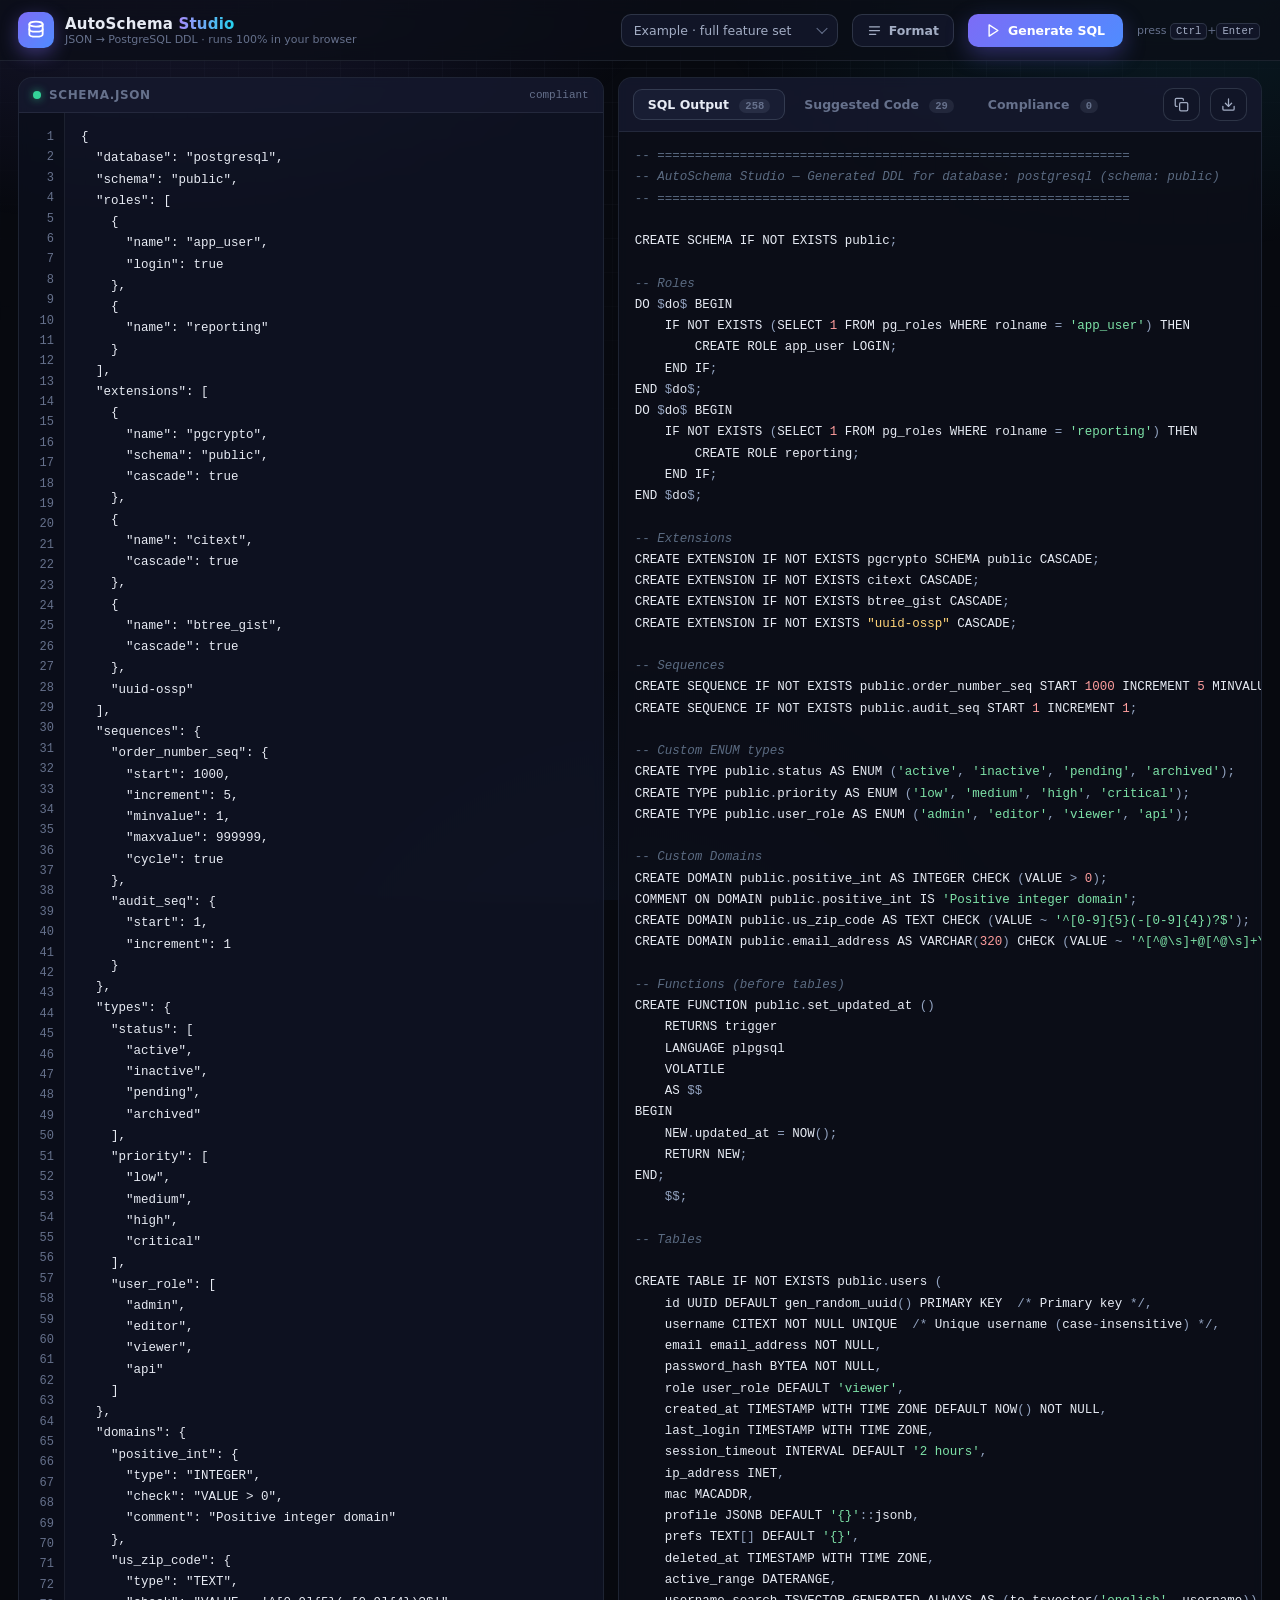
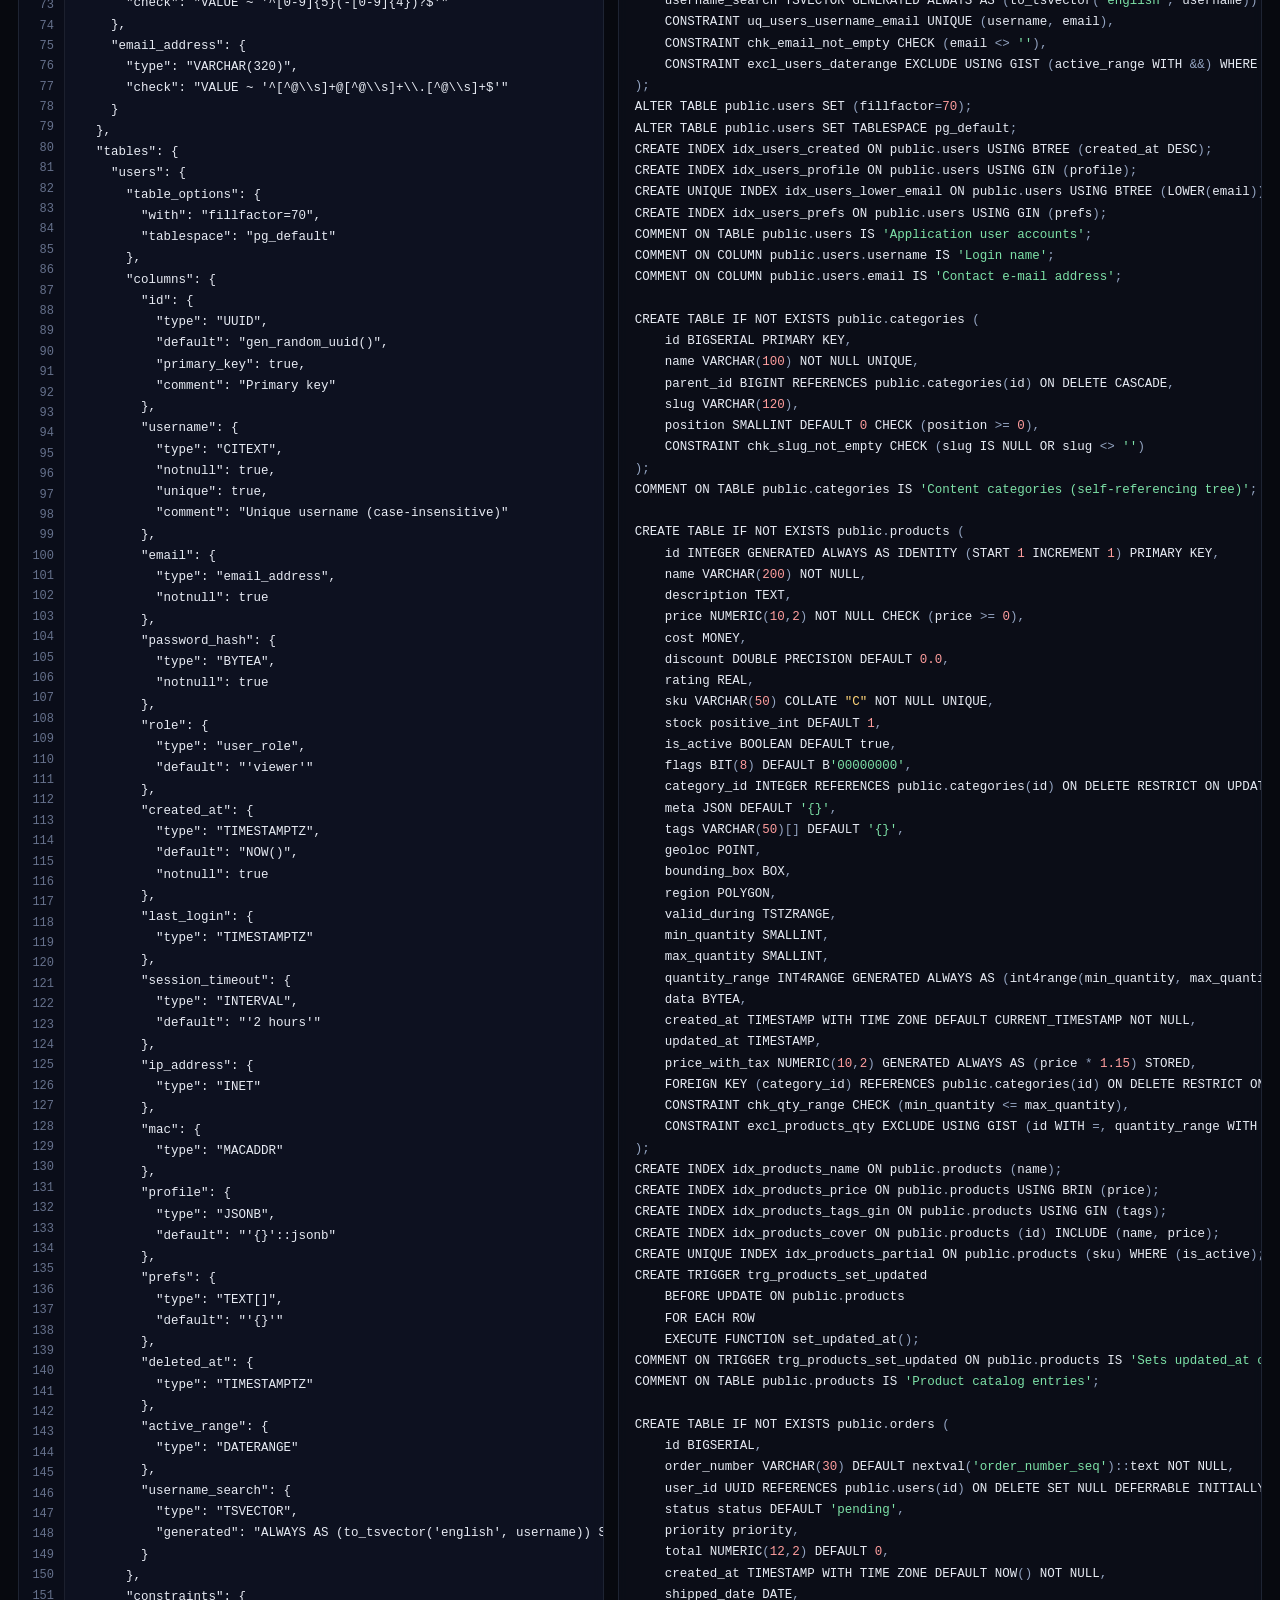
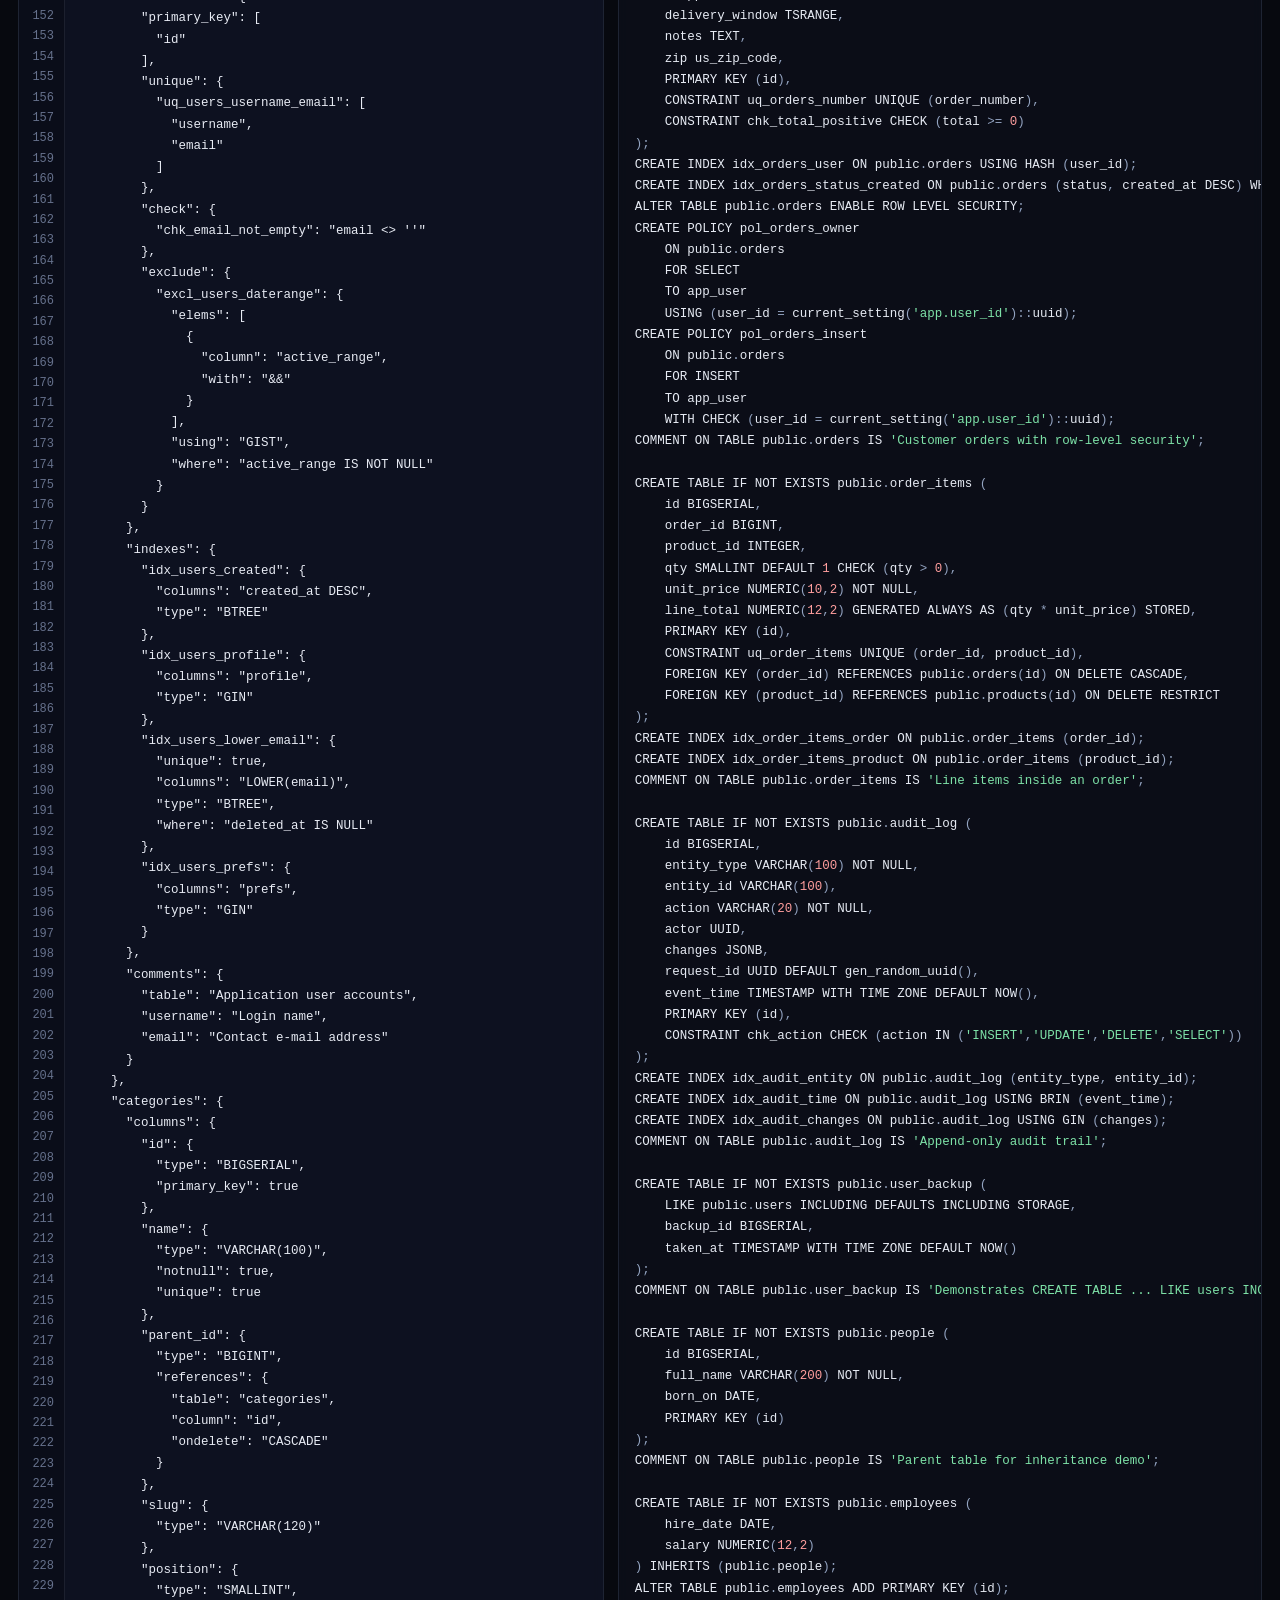
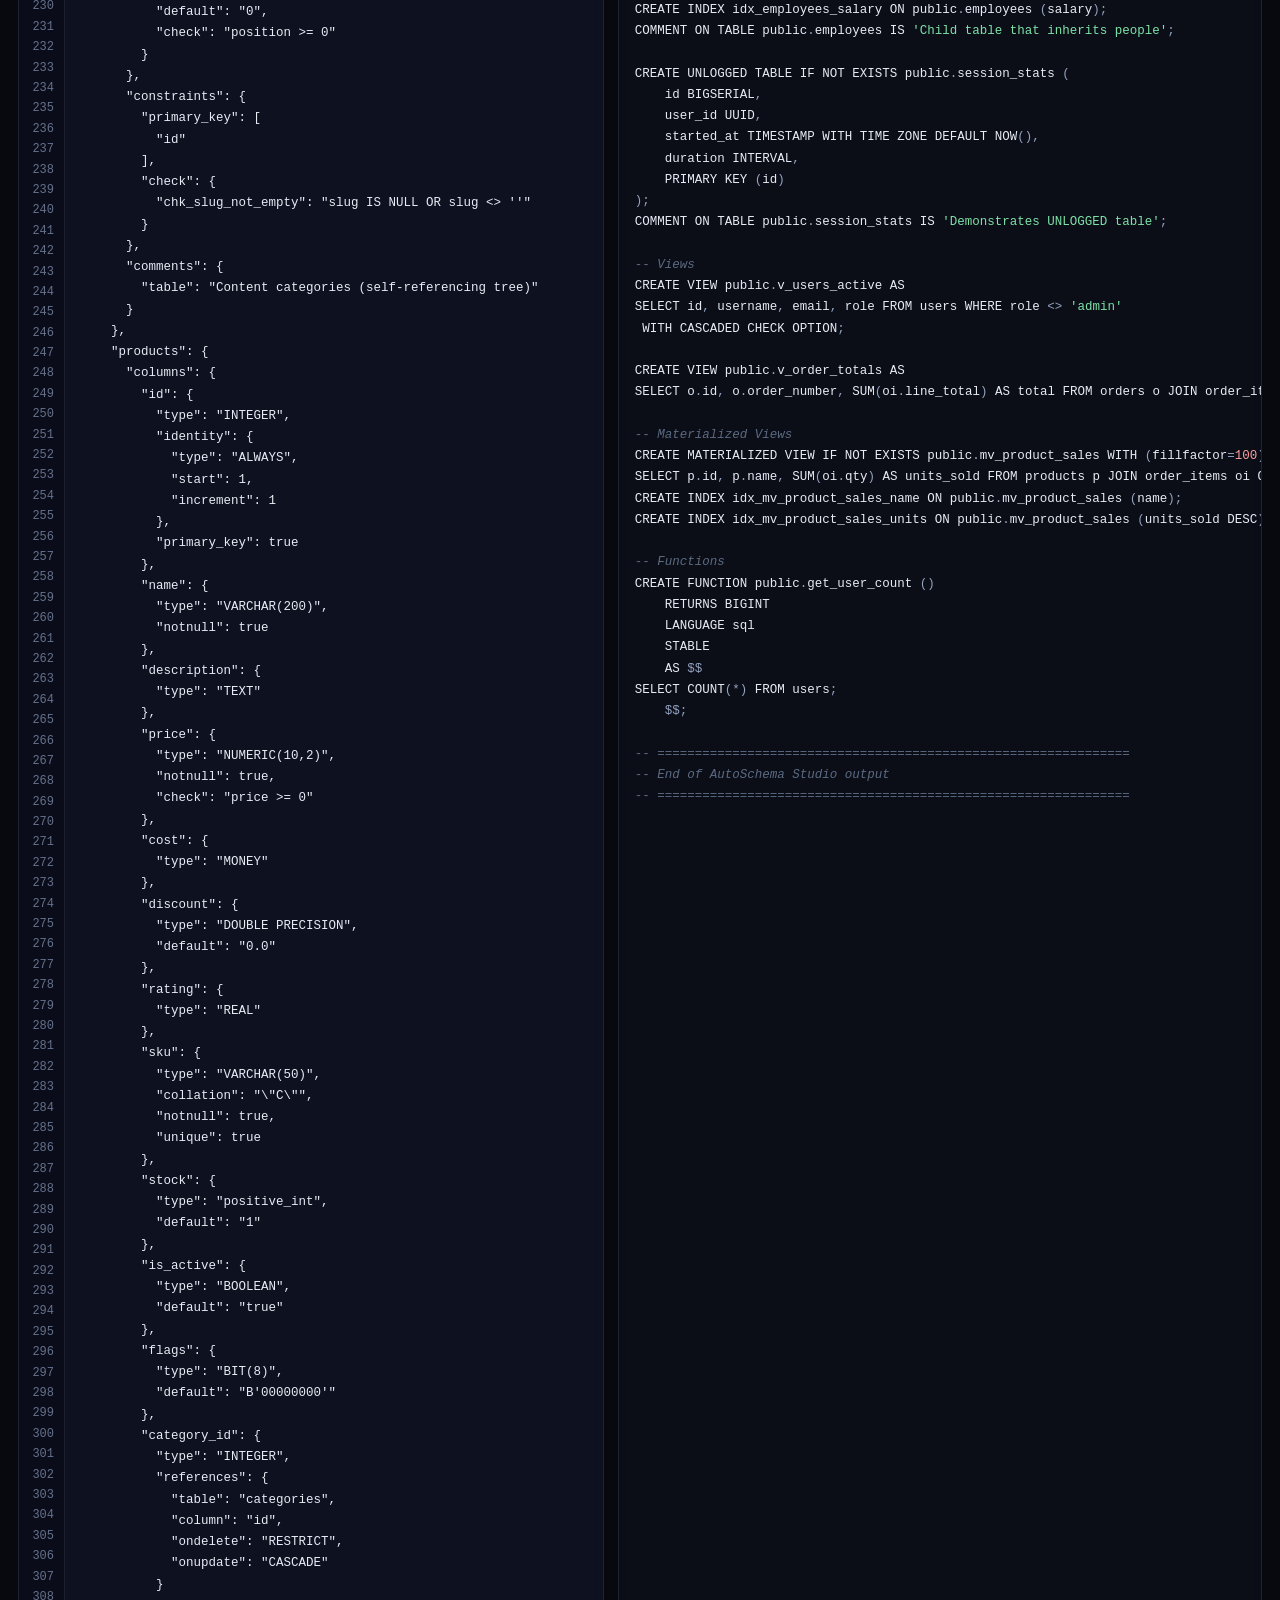
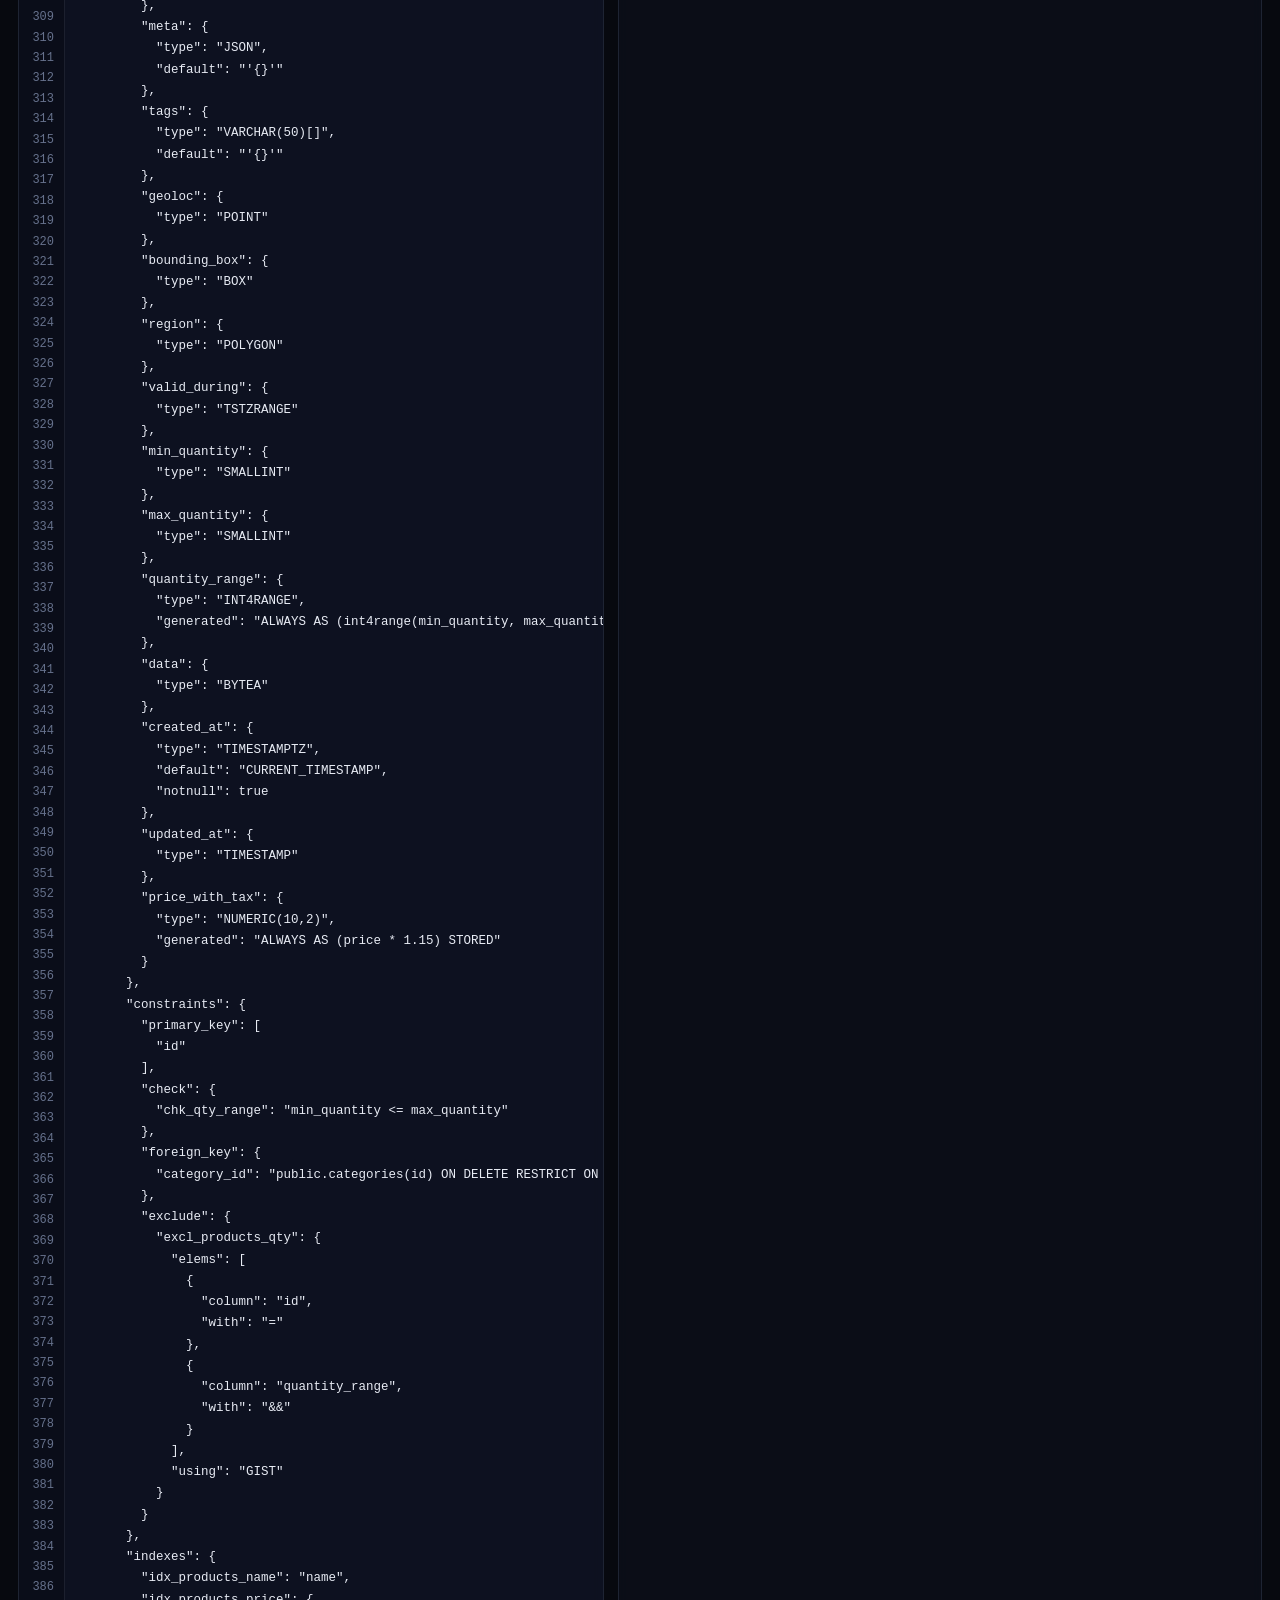
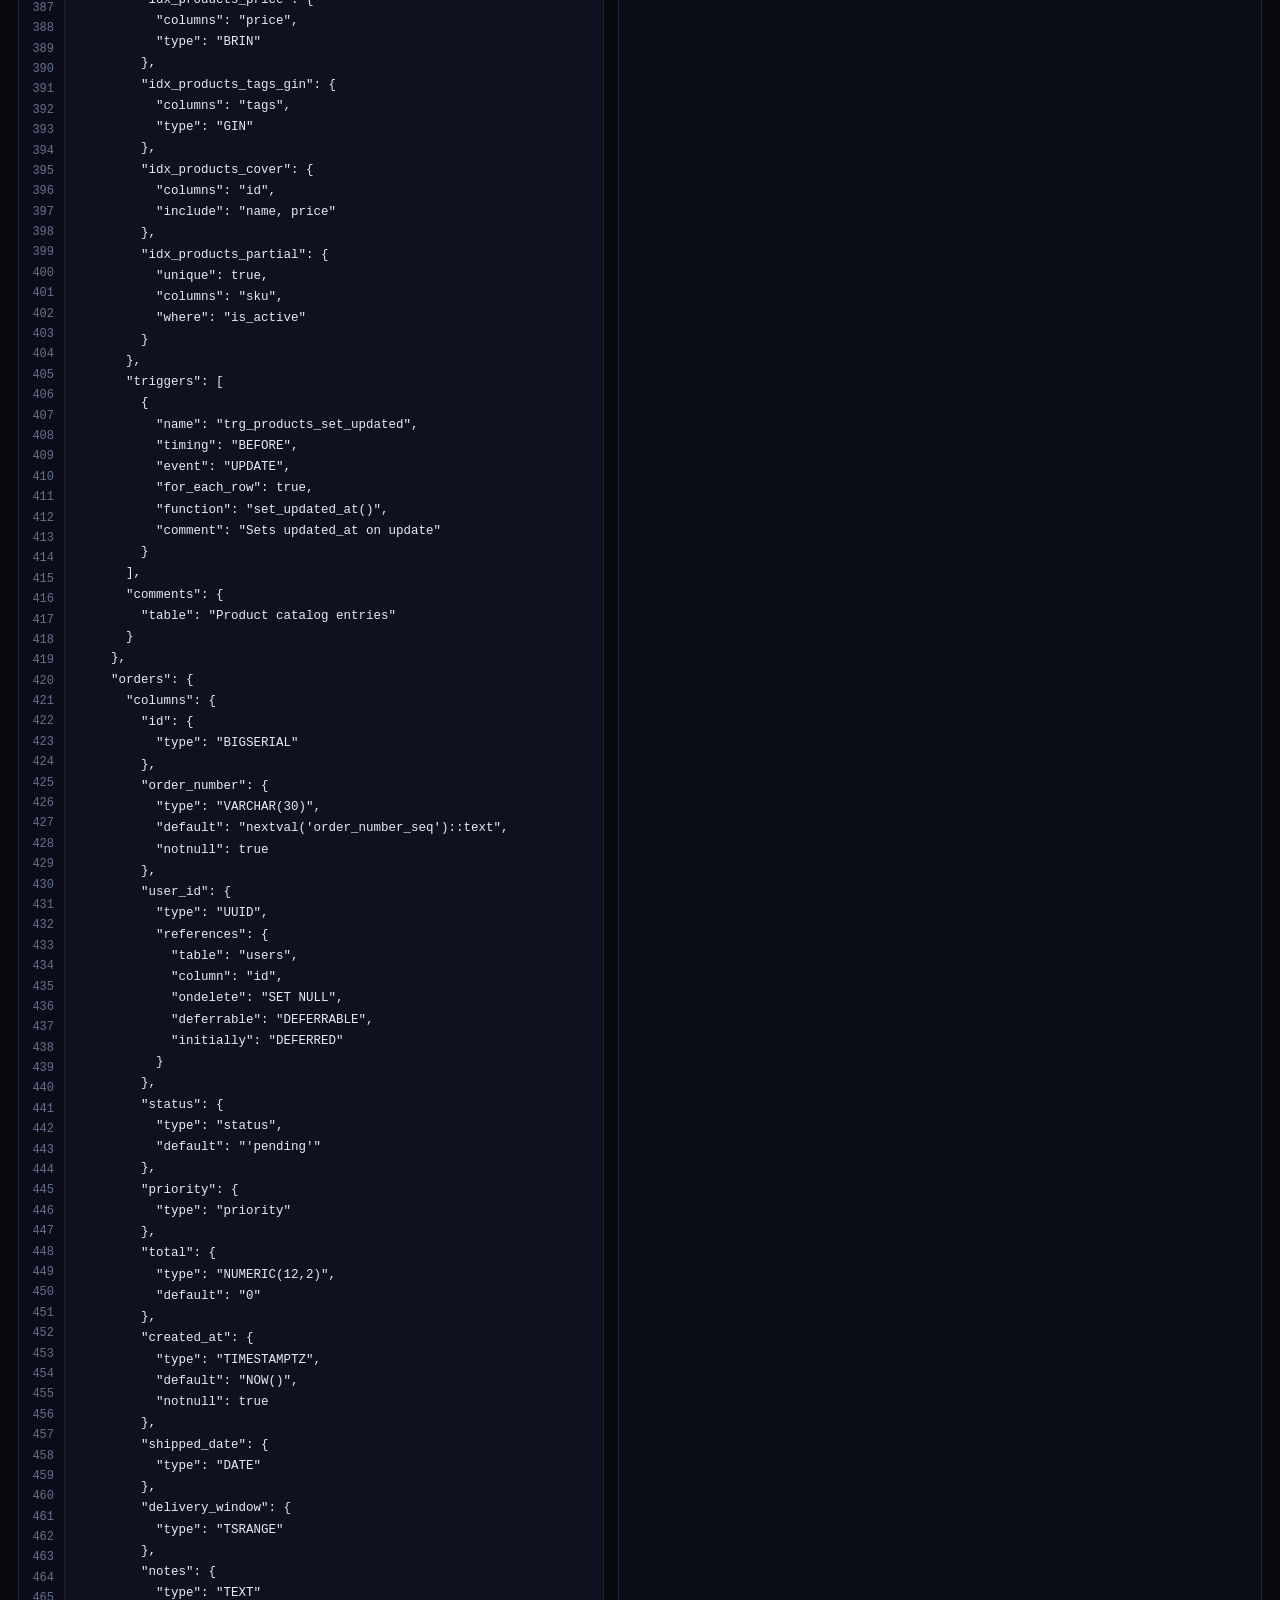
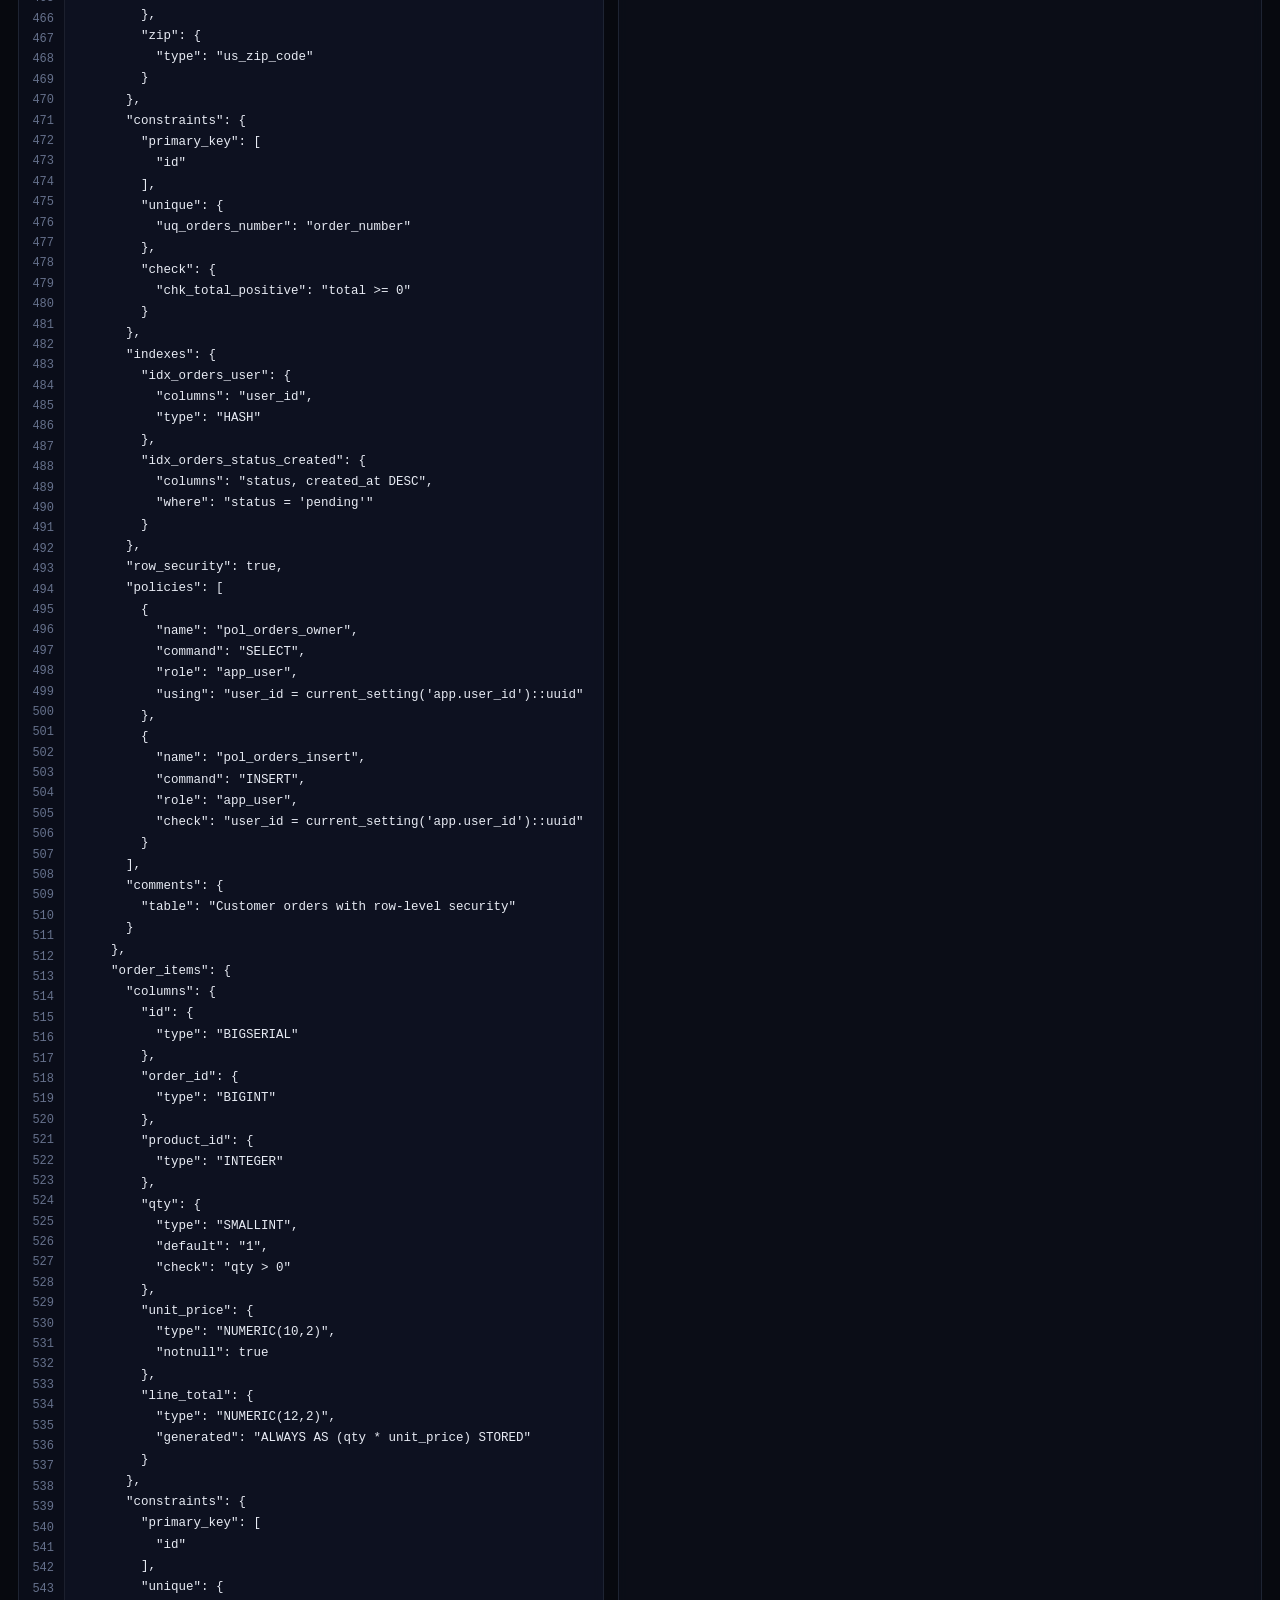
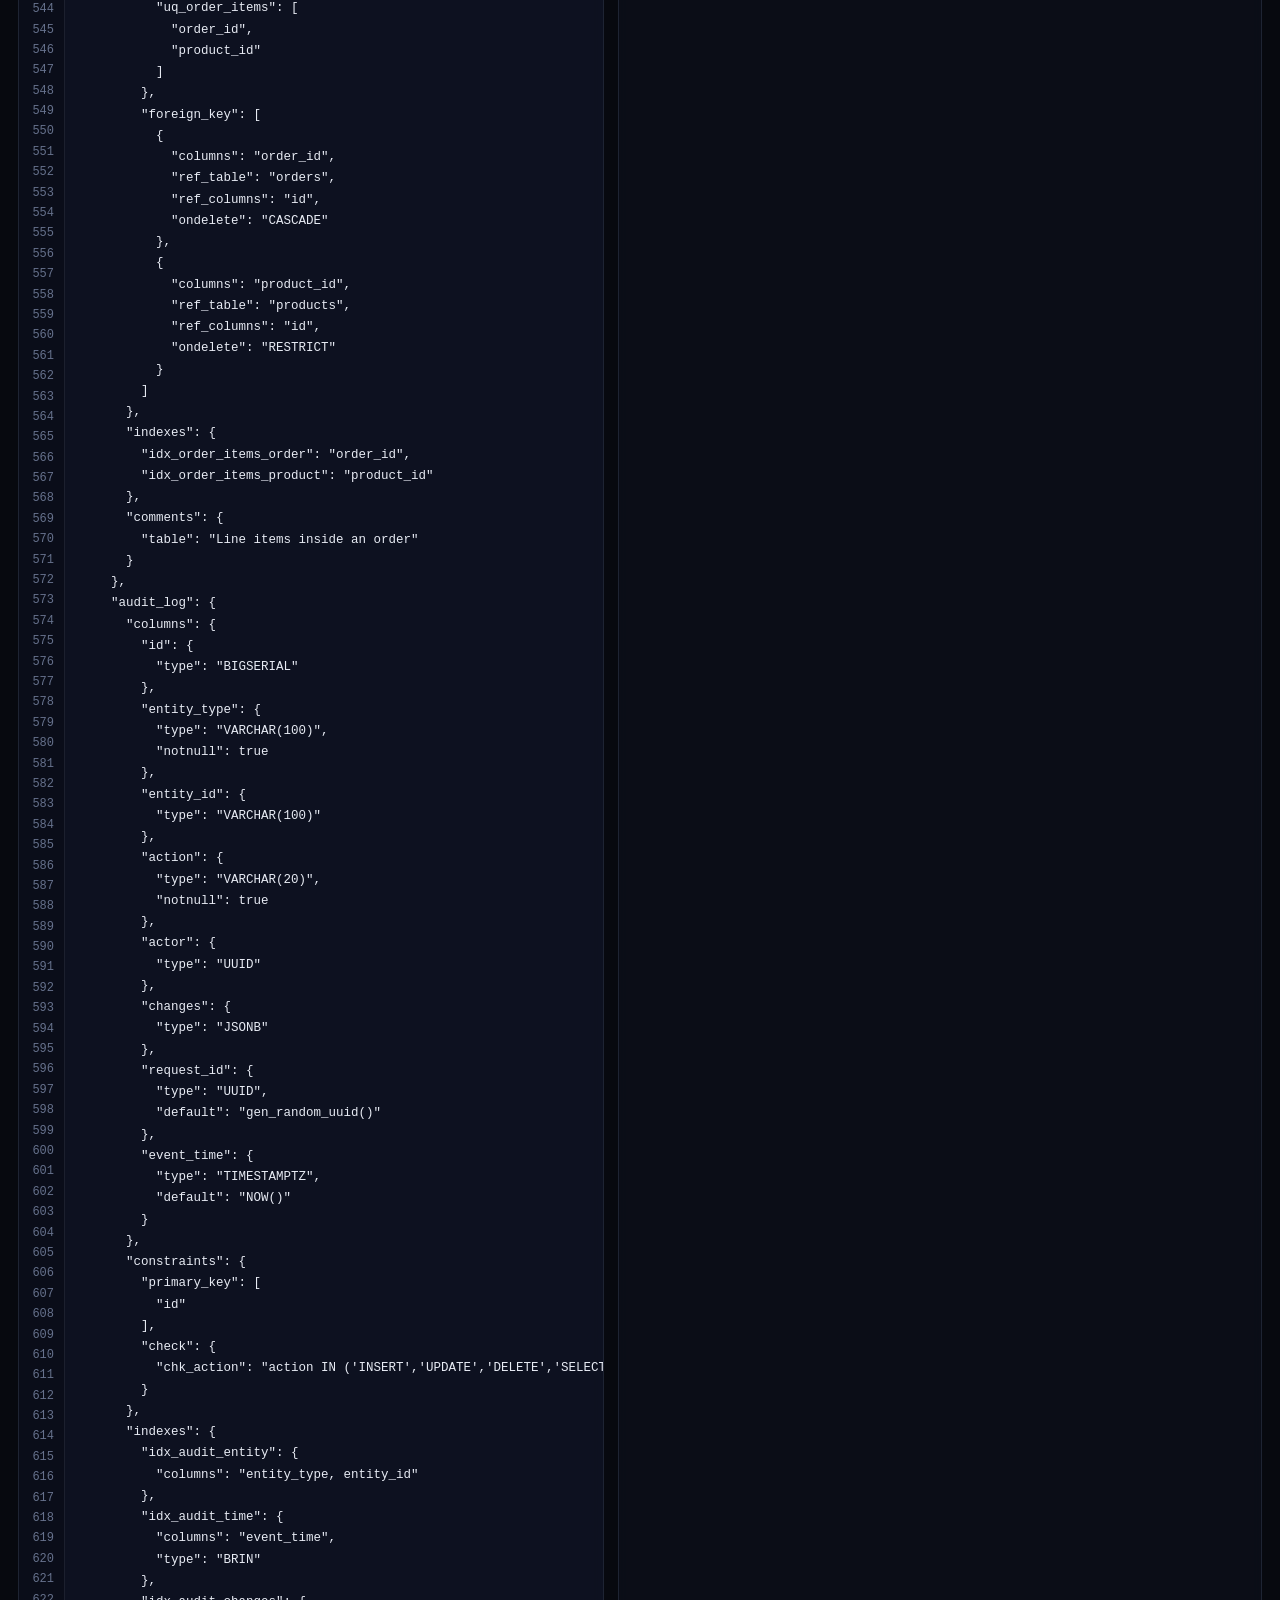
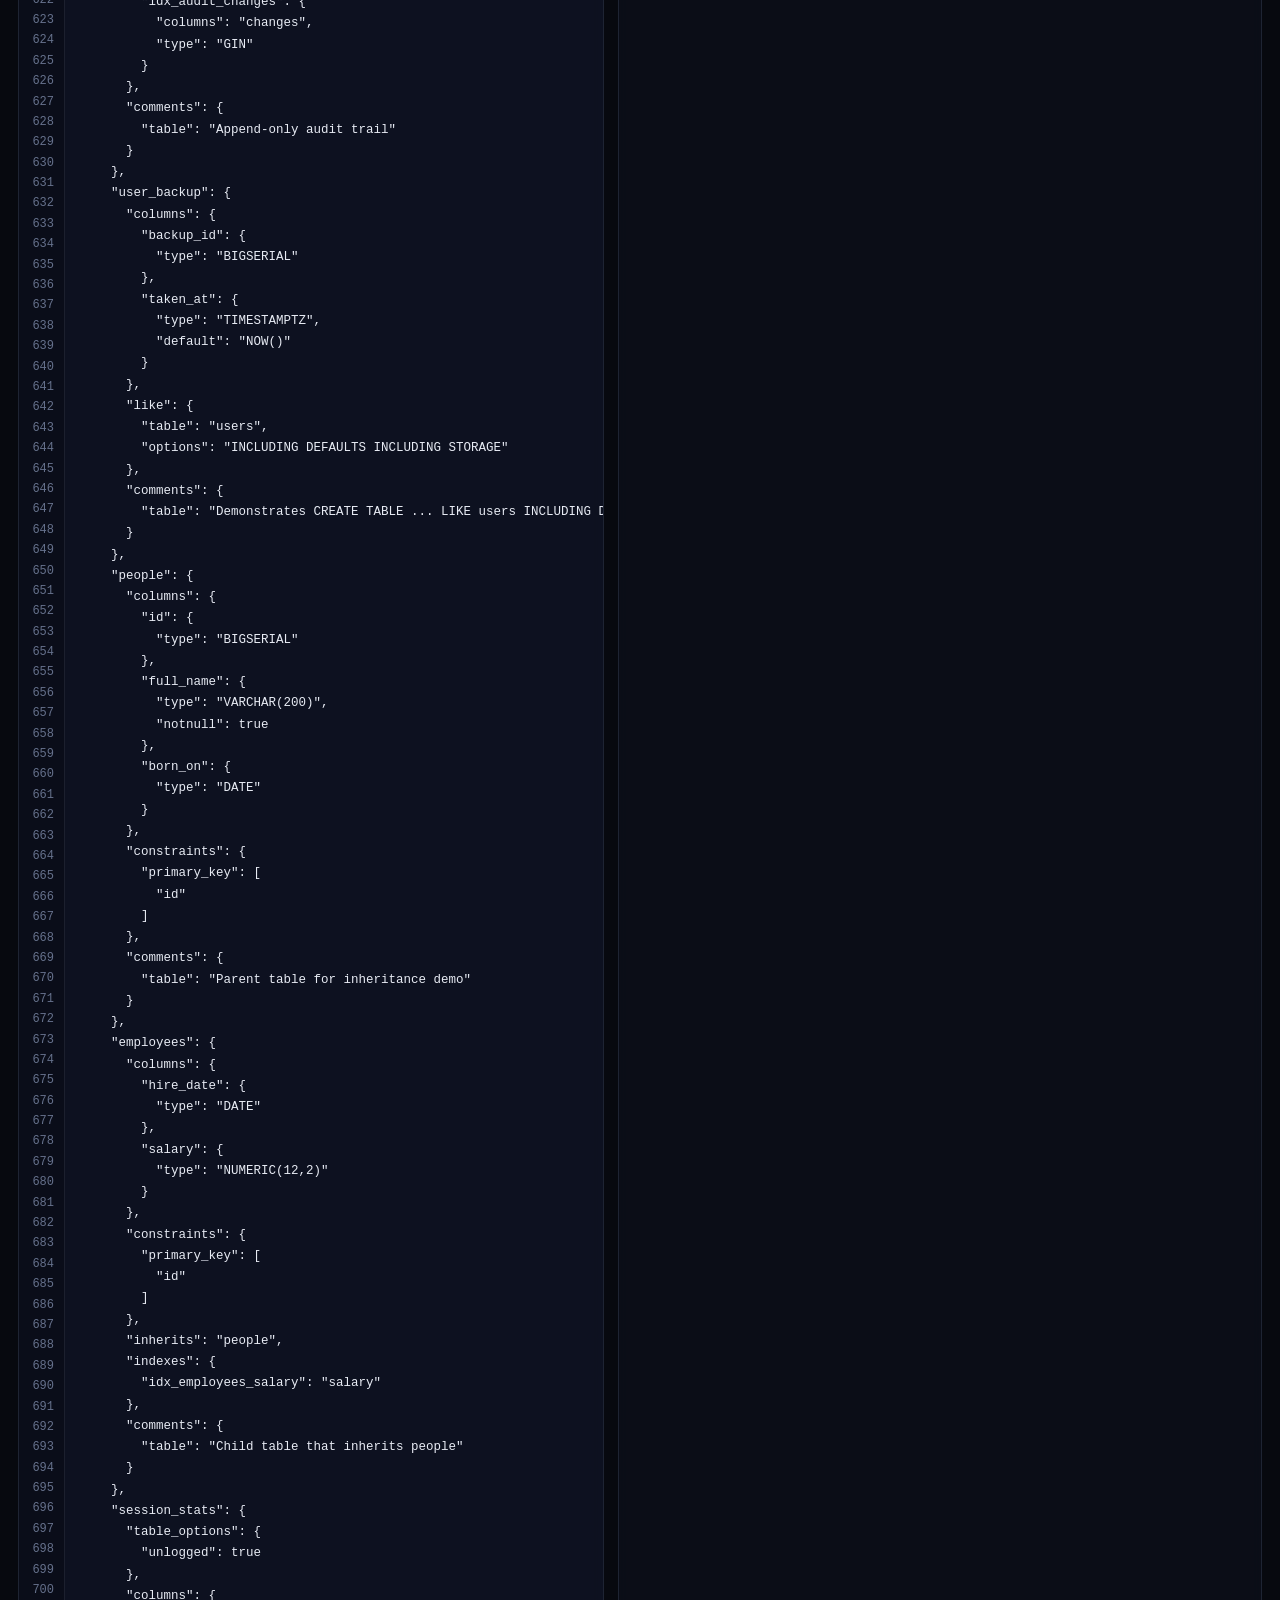
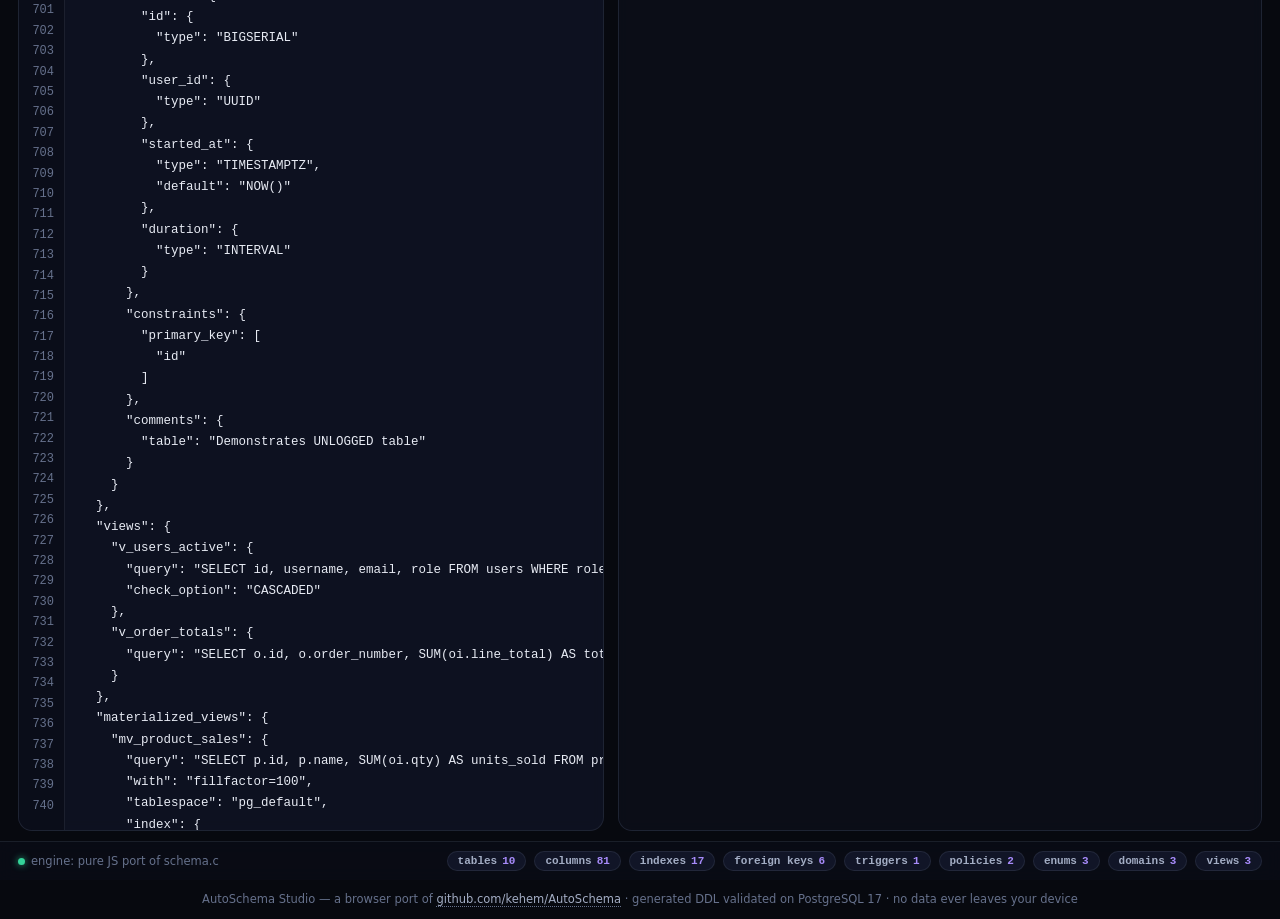
==== commit 1af6dd12: "Add JSON compliance checker with auto-fix to web studio - lint.js: validates schema JSON against Aut" ====
--- a/web/index.html
+++ b/web/index.html
@@ -180,6 +180,7 @@
 .panel-title { font-size: 12px; font-weight: 600; letter-spacing: .6px; text-transform: uppercase; color: var(--tx3); display:flex; align-items:center; gap:8px; }
 .panel-title .dot { width: 8px; height: 8px; border-radius: 50%; background: var(--tx3); transition: background .2s; }
 .panel-title .dot.ok { background: var(--ok); box-shadow: 0 0 8px rgba(52,211,153,.7); }
+.panel-title .dot.warn { background: var(--warn); box-shadow: 0 0 8px rgba(251,191,36,.7); }
 .panel-title .dot.err { background: var(--err); box-shadow: 0 0 8px rgba(248,113,113,.7); }
 .head-spacer { flex: 1; }
 
@@ -334,6 +335,66 @@
   display: grid; place-items: center; min-height: 60%;
 }
 .empty svg { width: 40px; height: 40px; opacity: .5; margin-bottom: 10px; }
+
+/* ---------------- compliance pane ---------------- */
+
+.pane#pane-compl { display: none; flex-direction: column; }
+.pane#pane-compl.active { display: flex; }
+#compl-list { flex: 1; overflow: auto; padding: 12px 16px; display: flex; flex-direction: column; gap: 10px; }
+
+.compl-head {
+  display: flex; align-items: center; gap: 10px;
+  padding: 10px 16px;
+  border-bottom: 1px solid var(--line);
+  background: rgba(24,29,51,.5);
+}
+.compl-summary { font: 600 12px var(--font); color: var(--tx2); }
+
+.compl-card {
+  display: flex; gap: 10px; align-items: flex-start;
+  border: 1px solid var(--line);
+  border-left-width: 3px;
+  border-radius: 10px;
+  padding: 10px 12px;
+  background: rgba(24,29,51,.5);
+}
+.compl-card.error { border-left-color: var(--err); }
+.compl-card.warning { border-left-color: var(--warn); }
+
+.compl-ico { font-size: 14px; line-height: 1.4; }
+.compl-main { flex: 1; min-width: 0; }
+.compl-path {
+  font: 10.5px var(--mono);
+  color: var(--tx3);
+  background: rgba(148,163,184,.1);
+  display: inline-block;
+  padding: 1px 7px; border-radius: 6px;
+  margin-bottom: 4px;
+  word-break: break-all;
+}
+.compl-msg { font-size: 12.5px; color: var(--tx); line-height: 1.5; }
+.compl-snippet {
+  margin-top: 7px;
+  background: rgba(7,9,15,.6);
+  border: 1px solid var(--line);
+  border-radius: 8px;
+  padding: 8px 10px;
+  font: 11.5px/1.6 var(--mono);
+  color: var(--cyan);
+  white-space: pre; overflow-x: auto;
+}
+.compl-actions { display: flex; gap: 6px; flex: none; }
+.btn-fix {
+  font: 600 11.5px var(--font);
+  padding: 5px 12px;
+  border-radius: 8px;
+  border: 1px solid rgba(52,211,153,.45);
+  background: rgba(52,211,153,.12);
+  color: var(--ok);
+  cursor: pointer;
+  transition: background .15s;
+}
+.btn-fix:hover { background: rgba(52,211,153,.24); }
 
 /* ---------------- status bar ---------------- */
 
@@ -466,6 +527,7 @@
         <div class="tabs">
           <button class="tab active" data-tab="sql">SQL Output <span class="count" id="tab-sql-count">0</span></button>
           <button class="tab" data-tab="sugg">Suggested Code <span class="count" id="tab-sugg-count">0</span></button>
+          <button class="tab" data-tab="compl">Compliance <span class="count" id="tab-compl-count">0</span></button>
         </div>
         <div class="head-spacer"></div>
         <button class="btn btn-icon" id="btn-copy" title="Copy SQL">
@@ -486,6 +548,17 @@
             <button class="filter" data-filter="tip">Recommendations</button>
           </div>
           <div class="sugg-list" id="sugg-list"></div>
+        </div>
+        <div class="pane" id="pane-compl">
+          <div class="compl-head">
+            <span class="compl-summary" id="compl-summary">No issues</span>
+            <div class="head-spacer"></div>
+            <button class="btn" id="btn-fixall" title="Apply every fixable suggestion">
+              <svg viewBox="0 0 24 24" fill="none" stroke="currentColor" stroke-width="2" stroke-linecap="round" stroke-linejoin="round"><path d="M12 20h9"/><path d="M16.5 3.5a2.1 2.1 0 0 1 3 3L7 19l-4 1 1-4z"/></svg>
+              Auto-fix all
+            </button>
+          </div>
+          <div class="compl-list" id="compl-list"></div>
         </div>
       </div>
     </section>
@@ -720,7 +793,7 @@
   def.type = mapType(rawType);
   def.file_type = fileTypeName(rawType);
   def.default      = obj.default || '';
-  def.collation    = obj.collate || '';
+  def.collation    = obj.collate || obj.collation || '';
   def.compression  = obj.compression || '';
   def.check        = obj.check || '';
   def.comment      = obj.comment || '';
@@ -1365,6 +1438,520 @@
 /* ---------- module export (for node testing) ---------- */
 if (typeof module !== 'undefined' && module.exports) {
   module.exports = { generateSchema, buildSuggestions, schemaStats, mapType, parseColStr, parseColObj, qi };
+}
+
+</script>
+<script>
+/* =====================================================================
+ * AutoSchema Studio — JSON compliance linter
+ * Validates the schema JSON against the expected AutoSchema structure
+ * and suggests auto-fixable corrections (typos, wrong types, ...).
+ * ===================================================================== */
+
+/* ---------- known vocabulary ---------- */
+
+const KNOWN_TYPES = [
+  'INT','INTEGER','BIGINT','SMALLINT','SERIAL','BIGSERIAL','SMALLSERIAL',
+  'BOOLEAN','BOOL','REAL','FLOAT4','FLOAT8','DOUBLE','DOUBLE PRECISION','FLOAT',
+  'MONEY','NUMERIC','DECIMAL','TEXT','CITEXT','VARCHAR','CHAR','CHARACTER VARYING',
+  'BYTEA','DATE','TIME','TIMETZ','TIMESTAMP','TIMESTAMPTZ','DATETIME','INTERVAL',
+  'INET','CIDR','MACADDR','MACADDR8','UUID','XML','JSON','JSONB',
+  'POINT','LINE','LSEG','BOX','PATH','POLYGON','CIRCLE','TSVECTOR','TSQUERY',
+  'INT4RANGE','INT8RANGE','NUMRANGE','TSRANGE','TSTZRANGE','DATERANGE',
+  'BIT','OID','REGCLASS','REGPROC','REGPROCEDURE','REGOPER','REGOPERATOR',
+  'REGCONFIG','REGDICTIONARY','REGNAMESPACE',
+  'FILE','IMAGE','PDF','DOCUMENT','VIDEO','AUDIO'
+];
+
+const TOP_KEYS = [
+  'database','schema','roles','extensions','sequences','types','domains',
+  'tables','table','views','materialized_views','functions'
+];
+
+const TABLE_KEYS = [
+  'columns','constraints','indexes','comments','table_options',
+  'triggers','policies','inherits','like','partition','row_security'
+];
+
+const COLUMN_KEYS = [
+  'type','default','collate','collation','compression','check','comment','generated',
+  'identity','references','notnull','unique','primary_key'
+];
+
+const CONSTRAINT_KEYS = ['primary_key','unique','foreign_key','check','exclude'];
+
+/* ---------- text helpers ---------- */
+
+function escapeRegExp(s) {
+  return String(s).replace(/[.*+?^${}()|[\]\\]/g, '\\$&');
+}
+
+function levenshtein(a, b) {
+  a = String(a); b = String(b);
+  const m = a.length, n = b.length;
+  if (!m) return n;
+  if (!n) return m;
+  const dp = Array.from({ length: m + 1 }, (_, i) => i ? [i, ...Array(n).fill(0)] : [0, ...Array.from({length:n}, (_,j)=>j)]);
+  for (let i = 1; i <= m; i++) {
+    for (let j = 1; j <= n; j++) {
+      dp[i][j] = Math.min(
+        dp[i-1][j] + 1,
+        dp[i][j-1] + 1,
+        dp[i-1][j-1] + (a[i-1] === b[j-1] ? 0 : 1)
+      );
+    }
+  }
+  return dp[m][n];
+}
+
+function didYouMean(word, candidates) {
+  let best = null, bestD = 1e9;
+  const w = String(word);
+  for (const c of candidates) {
+    const d = levenshtein(w.toLowerCase(), String(c).toLowerCase());
+    if (d < bestD) { bestD = d; best = c; }
+  }
+  const maxD = w.length <= 4 ? 1 : 2;
+  return bestD <= maxD ? best : null;
+}
+
+/* base of a type name: strip array suffix and params: "VARCHAR(50)[]" -> "VARCHAR" */
+function baseType(t) {
+  return String(t).toUpperCase().replace(/\[\]$/, '').replace(/\(.*$/, '').trim();
+}
+
+/* ---------- fix primitives ---------- */
+/* fix kinds:
+ *   { kind:'replace-key',    oldKey, newKey }
+ *   { kind:'replace-value',  key, oldValue, newValue }
+ *   { kind:'insert',         search, replaceText }   // e.g. add "type": "TEXT"
+ */
+
+function applyFix(text, fix) {
+  if (fix.kind === 'replace-key') {
+    const re = new RegExp('"' + escapeRegExp(fix.oldKey) + '"', 'g');
+    return text.replace(re, '"' + fix.newKey + '"');
+  }
+  if (fix.kind === 'replace-value') {
+    const oldTxt = JSON.stringify(fix.oldValue);
+    const newTxt = JSON.stringify(fix.newValue);
+    const re = new RegExp('("' + escapeRegExp(fix.key) + '"\\s*:\\s*)' + escapeRegExp(oldTxt), 'g');
+    return text.replace(re, '$1' + newTxt);
+  }
+  if (fix.kind === 'insert') {
+    const re = new RegExp(fix.search, 'g');
+    return text.replace(re, fix.replaceText);
+  }
+  return text;
+}
+
+/* ---------- issue helpers ---------- */
+
+function addIssue(issues, severity, path, message, fix, snippet) {
+  issues.push({ severity, path, message, fix: fix || null, snippet: snippet || '' });
+}
+
+/* warn about an unknown key, offering a rename fix only when the suggested
+ * name is NOT already present in the same object (avoid duplicate keys) */
+function unknownKeyIssue(issues, objKeys, path, key, validKeys) {
+  const where = path || '(root)';
+  const sug = didYouMean(key, validKeys);
+  if (sug && objKeys.includes(sug)) {
+    addIssue(issues, 'warning', path,
+      "Unknown key '" + key + "' in " + where + " — and '" + sug + "' already exists here; consider removing '" + key + "'.");
+  } else if (sug) {
+    addIssue(issues, 'warning', path,
+      "Unknown key '" + key + "' in " + where + ". Did you mean '" + sug + "'?",
+      { kind: 'replace-key', oldKey: key, newKey: sug });
+  } else {
+    addIssue(issues, 'warning', path, "Unknown key '" + key + "' in " + where + ".");
+  }
+}
+
+/* ---------- main linter ---------- */
+
+function lintText(text) {
+  const issues = [];
+  let root;
+  try {
+    root = JSON.parse(text);
+  } catch (e) {
+    addIssue(issues, 'error', '', 'Invalid JSON — ' + e.message);
+    return issues;
+  }
+
+  if (typeof root !== 'object' || root === null || Array.isArray(root)) {
+    addIssue(issues, 'error', '', 'Root must be a JSON object.');
+    return issues;
+  }
+
+  const typeNames = (root.types && typeof root.types === 'object') ? Object.keys(root.types) : [];
+  const domainNames = (root.domains && typeof root.domains === 'object') ? Object.keys(root.domains) : [];
+  const tablesObj = root.tables || root.table || {};
+
+  /* ---------- top level ---------- */
+  for (const key of Object.keys(root)) {
+    if (!TOP_KEYS.includes(key)) {
+      unknownKeyIssue(issues, Object.keys(root), '', key, TOP_KEYS);
+    }
+  }
+
+  if (root.tables && root.table)
+    addIssue(issues, 'warning', '', "Both 'tables' and 'table' are present — the generator uses 'tables'. Consider removing 'table'.");
+
+  if (root.database !== undefined && typeof root.database !== 'string')
+    addIssue(issues, 'error', 'database', "'database' should be a string (e.g. \"postgresql\").",
+      { kind: 'replace-value', key: 'database', oldValue: root.database, newValue: 'postgresql' });
+
+  if (root.schema !== undefined && typeof root.schema !== 'string')
+    addIssue(issues, 'error', 'schema', "'schema' should be a string (e.g. \"public\").",
+      { kind: 'replace-value', key: 'schema', oldValue: root.schema, newValue: 'public' });
+
+  const hasTables = root.tables || root.table;
+  if (!hasTables)
+    addIssue(issues, 'error', '', "No tables defined — add a \"tables\": { ... } object.",
+      null, '"tables": {\n  "my_table": {\n    "columns": {}\n  }\n}');
+
+  /* extensions */
+  if (root.extensions !== undefined) {
+    if (!Array.isArray(root.extensions))
+      addIssue(issues, 'error', 'extensions', "'extensions' should be an array of extension names.",
+        { kind: 'replace-value', key: 'extensions', oldValue: root.extensions, newValue: [] });
+    else
+      root.extensions.forEach((e, i) => {
+        if (typeof e !== 'string' && (typeof e !== 'object' || e === null || !e.name))
+          addIssue(issues, 'warning', 'extensions[' + i + ']', 'Each extension should be a string name or an object with a "name".');
+      });
+  }
+
+  /* roles */
+  if (root.roles !== undefined) {
+    if (!Array.isArray(root.roles))
+      addIssue(issues, 'error', 'roles', "'roles' should be an array.",
+        { kind: 'replace-value', key: 'roles', oldValue: root.roles, newValue: [] });
+  }
+
+  /* sequences */
+  if (root.sequences !== undefined) {
+    if (typeof root.sequences !== 'object' || root.sequences === null || Array.isArray(root.sequences))
+      addIssue(issues, 'error', 'sequences', "'sequences' should be an object of sequence definitions.");
+    else
+      for (const [sn, sv] of Object.entries(root.sequences)) {
+        if (typeof sv !== 'object' || sv === null || Array.isArray(sv))
+          addIssue(issues, 'error', 'sequences.' + sn, 'Sequence "' + sn + '" should be an object (e.g. { "start": 1 }).',
+            { kind: 'replace-value', key: sn, oldValue: sv, newValue: { start: 1 } });
+      }
+  }
+
+  /* types (enums) */
+  if (root.types !== undefined) {
+    if (typeof root.types !== 'object' || root.types === null || Array.isArray(root.types))
+      addIssue(issues, 'error', 'types', "'types' should be an object of enum definitions.");
+    else
+      for (const [tn, tv] of Object.entries(root.types)) {
+        if (!Array.isArray(tv)) {
+          addIssue(issues, 'error', 'types.' + tn,
+            'Enum "' + tn + '" should be an array of values, e.g. ' + JSON.stringify([tv]) + '.',
+            { kind: 'replace-value', key: tn, oldValue: tv, newValue: [tv] });
+        } else {
+          tv.forEach((v, i) => {
+            if (typeof v !== 'string')
+              addIssue(issues, 'warning', 'types.' + tn + '[' + i + ']', 'Enum values should be strings.');
+          });
+        }
+      }
+  }
+
+  /* domains */
+  if (root.domains !== undefined) {
+    if (typeof root.domains !== 'object' || root.domains === null || Array.isArray(root.domains))
+      addIssue(issues, 'error', 'domains', "'domains' should be an object of domain definitions.");
+    else
+      for (const [dn, dv] of Object.entries(root.domains)) {
+        if (typeof dv !== 'object' || dv === null || Array.isArray(dv))
+          addIssue(issues, 'error', 'domains.' + dn, 'Domain "' + dn + '" should be an object with a "type".',
+            { kind: 'replace-value', key: dn, oldValue: dv, newValue: { type: 'TEXT' } });
+        else if (!dv.type)
+          addIssue(issues, 'error', 'domains.' + dn, 'Domain "' + dn + '" is missing its "type".',
+            null, '"type": "TEXT"');
+      }
+  }
+
+  /* ---------- tables ---------- */
+  if (hasTables) {
+    for (const [tname, td] of Object.entries(hasTables)) {
+      const p = 'tables.' + tname;
+      if (typeof td !== 'object' || td === null || Array.isArray(td)) {
+        addIssue(issues, 'error', p, 'Table "' + tname + '" should be an object with a "columns" member.');
+        continue;
+      }
+
+      for (const key of Object.keys(td)) {
+        if (!TABLE_KEYS.includes(key)) {
+          unknownKeyIssue(issues, Object.keys(td), p, key, TABLE_KEYS);
+        }
+      }
+
+      const hasColumns = td.columns && typeof td.columns === 'object' && !Array.isArray(td.columns);
+      if (!hasColumns) {
+        const suggestsColumns = Object.keys(td).some(k => didYouMean(k, ['columns']) === 'columns');
+        if (!suggestsColumns)
+          addIssue(issues, 'error', p, 'Table "' + tname + '" is missing a "columns" object.',
+            null, '"columns": {\n    "id": { "type": "BIGSERIAL", "primary_key": true }\n  }');
+      }
+
+      /* columns */
+      if (td.columns !== undefined) {
+        if (typeof td.columns !== 'object' || td.columns === null || Array.isArray(td.columns)) {
+          addIssue(issues, 'error', p + '.columns', "'columns' should be an object mapping column names to definitions.");
+        } else {
+          for (const [cname, cdef] of Object.entries(td.columns)) {
+            const cp = p + '.columns.' + cname;
+            if (typeof cdef === 'string') continue; /* legacy string form is fine */
+
+            if (typeof cdef !== 'object' || cdef === null || Array.isArray(cdef)) {
+              addIssue(issues, 'error', cp, 'Column "' + cname + '" should be a string (legacy) or an object definition.');
+              continue;
+            }
+
+            for (const key of Object.keys(cdef)) {
+              if (!COLUMN_KEYS.includes(key)) {
+                unknownKeyIssue(issues, Object.keys(cdef), cp, key, COLUMN_KEYS);
+              }
+            }
+
+            /* type */
+            if (!cdef.type) {
+              addIssue(issues, 'error', cp, 'Column "' + cname + '" is missing a "type".',
+                { kind: 'insert', search: '"' + escapeRegExp(cname) + '"\\s*:\\s*\\{', replaceText: '"' + cname + '": { "type": "TEXT", ' });
+            } else if (typeof cdef.type !== 'string') {
+              addIssue(issues, 'error', cp + '.type', '"type" should be a string.',
+                { kind: 'replace-value', key: 'type', oldValue: cdef.type, newValue: String(cdef.type) });
+            } else {
+              const base = baseType(cdef.type);
+              const known = KNOWN_TYPES.includes(base) || KNOWN_TYPES.includes(cdef.type.toUpperCase());
+              const isEnum = typeNames.includes(cdef.type) || typeNames.includes(base.toLowerCase());
+              const isDomain = domainNames.includes(cdef.type) || domainNames.includes(base.toLowerCase());
+              if (!known && !isEnum && !isDomain) {
+                const candidates = KNOWN_TYPES.concat(typeNames, domainNames);
+                const sug = didYouMean(cdef.type, candidates);
+                if (sug) {
+                  addIssue(issues, 'warning', cp + '.type',
+                    "Unknown type '" + cdef.type + "'. Did you mean '" + sug + "'?",
+                    { kind: 'replace-value', key: 'type', oldValue: cdef.type, newValue: sug });
+                } else {
+                  addIssue(issues, 'warning', cp + '.type',
+                    "Type '" + cdef.type + "' is not a built-in type and is not defined in 'types' or 'domains'.",
+                    null, '"' + cdef.type + '": [\n    "value1",\n    "value2"\n  ]');
+                }
+              }
+            }
+
+            /* boolean flags */
+            for (const flag of ['notnull', 'unique', 'primary_key']) {
+              if (cdef[flag] !== undefined && typeof cdef[flag] !== 'boolean') {
+                const nv = (cdef[flag] === true || String(cdef[flag]).toLowerCase() === 'true') ? true : false;
+                addIssue(issues, 'warning', cp + '.' + flag,
+                  '"' + flag + '" should be true/false (boolean), not "' + cdef[flag] + '".',
+                  { kind: 'replace-value', key: flag, oldValue: cdef[flag], newValue: nv });
+              }
+            }
+
+            /* references */
+            if (cdef.references !== undefined) {
+              if (typeof cdef.references !== 'object' || cdef.references === null || Array.isArray(cdef.references)) {
+                addIssue(issues, 'error', cp + '.references', '"references" should be an object like { "table": "users" }.');
+              } else {
+                if (!cdef.references.table)
+                  addIssue(issues, 'error', cp + '.references', 'Reference for column "' + cname + '" is missing "table".',
+                    null, '"table": "target_table"');
+                else if (Object.keys(tablesObj).length) {
+                  const tkey = Object.keys(tablesObj).find(t => t.toLowerCase() === String(cdef.references.table).toLowerCase());
+                  if (!tkey) {
+                    const sug = didYouMean(cdef.references.table, Object.keys(tablesObj));
+                    if (sug)
+                      addIssue(issues, 'warning', cp + '.references.table',
+                        "Referenced table '" + cdef.references.table + "' is not defined. Did you mean '" + sug + "'?",
+                        { kind: 'replace-value', key: 'table', oldValue: cdef.references.table, newValue: sug });
+                    else
+                      addIssue(issues, 'warning', cp + '.references.table',
+                        "Referenced table '" + cdef.references.table + "' is not defined in 'tables'.");
+                  }
+                }
+              }
+            }
+
+            /* identity */
+            if (cdef.identity !== undefined) {
+              if (typeof cdef.identity !== 'object' || cdef.identity === null || Array.isArray(cdef.identity)) {
+                addIssue(issues, 'error', cp + '.identity', '"identity" should be an object like { "type": "ALWAYS" }.');
+              } else if (cdef.identity.type !== undefined &&
+                         !['ALWAYS', 'BY DEFAULT'].includes(String(cdef.identity.type).toUpperCase())) {
+                addIssue(issues, 'warning', cp + '.identity.type',
+                  "Identity type should be 'ALWAYS' or 'BY DEFAULT', got '" + cdef.identity.type + "'.",
+                  { kind: 'replace-value', key: 'type', oldValue: cdef.identity.type, newValue: 'ALWAYS' });
+              }
+            }
+
+            /* generated */
+            if (cdef.generated !== undefined && typeof cdef.generated !== 'string')
+              addIssue(issues, 'warning', cp + '.generated', '"generated" should be a string like "ALWAYS AS (expr) STORED".');
+          }
+        }
+      }
+
+      /* constraints */
+      if (td.constraints !== undefined) {
+        const cons = td.constraints;
+        if (typeof cons !== 'object' || cons === null || Array.isArray(cons)) {
+          addIssue(issues, 'error', p + '.constraints', "'constraints' should be an object.");
+        } else {
+          for (const key of Object.keys(cons)) {
+            if (!CONSTRAINT_KEYS.includes(key)) {
+              unknownKeyIssue(issues, Object.keys(cons), p + '.constraints', key, CONSTRAINT_KEYS);
+            }
+          }
+          if (cons.primary_key !== undefined && typeof cons.primary_key === 'string')
+            addIssue(issues, 'warning', p + '.constraints.primary_key',
+              '"primary_key" should be an array of column names, not a string.',
+              { kind: 'replace-value', key: 'primary_key', oldValue: cons.primary_key, newValue: [cons.primary_key] });
+          if (cons.unique !== undefined && typeof cons.unique === 'string')
+            addIssue(issues, 'warning', p + '.constraints.unique',
+              '"unique" should be an array of columns or an object of named constraints.',
+              { kind: 'replace-value', key: 'unique', oldValue: cons.unique, newValue: [cons.unique] });
+          if (cons.foreign_key !== undefined) {
+            if (Array.isArray(cons.foreign_key)) {
+              cons.foreign_key.forEach((fe, i) => {
+                if (typeof fe !== 'object' || fe === null)
+                  addIssue(issues, 'error', p + '.constraints.foreign_key[' + i + ']', 'Each foreign key entry should be an object with "columns" and "ref_table".');
+                else {
+                  if (!fe.columns) addIssue(issues, 'error', p + '.constraints.foreign_key[' + i + ']', 'Foreign key entry is missing "columns".');
+                  if (!fe.ref_table) addIssue(issues, 'error', p + '.constraints.foreign_key[' + i + ']', 'Foreign key entry is missing "ref_table".');
+                }
+              });
+            } else if (typeof cons.foreign_key !== 'object' || cons.foreign_key === null) {
+              addIssue(issues, 'error', p + '.constraints.foreign_key', '"foreign_key" should be an object or array.');
+            }
+          }
+        }
+      }
+
+      /* indexes */
+      if (td.indexes !== undefined) {
+        if (typeof td.indexes !== 'object' || td.indexes === null || Array.isArray(td.indexes)) {
+          addIssue(issues, 'error', p + '.indexes', "'indexes' should be an object mapping index names to definitions.");
+        } else {
+          for (const [iname, iv] of Object.entries(td.indexes)) {
+            if (typeof iv === 'object' && iv !== null && !Array.isArray(iv) && !iv.columns)
+              addIssue(issues, 'warning', p + '.indexes.' + iname,
+                'Index "' + iname + '" is missing "columns".',
+                null, '"columns": "column_name"');
+          }
+        }
+      }
+
+      /* triggers */
+      if (td.triggers !== undefined) {
+        if (!Array.isArray(td.triggers)) {
+          addIssue(issues, 'error', p + '.triggers', "'triggers' should be an array.");
+        } else {
+          td.triggers.forEach((tt, i) => {
+            if (typeof tt !== 'object' || tt === null) {
+              addIssue(issues, 'error', p + '.triggers[' + i + ']', 'Each trigger should be an object.');
+              return;
+            }
+            if (!tt.name) addIssue(issues, 'error', p + '.triggers[' + i + ']', 'Trigger is missing "name".');
+            if (!tt.event) addIssue(issues, 'error', p + '.triggers[' + i + ']', 'Trigger is missing "event" (e.g. "UPDATE").');
+            if (!tt.function) addIssue(issues, 'error', p + '.triggers[' + i + ']', 'Trigger is missing "function".');
+          });
+        }
+      }
+
+      /* policies */
+      if (td.policies !== undefined) {
+        if (!Array.isArray(td.policies)) {
+          addIssue(issues, 'error', p + '.policies', "'policies' should be an array.");
+        } else {
+          td.policies.forEach((pp, i) => {
+            if (typeof pp !== 'object' || pp === null)
+              addIssue(issues, 'error', p + '.policies[' + i + ']', 'Each policy should be an object.');
+            else if (!pp.name)
+              addIssue(issues, 'error', p + '.policies[' + i + ']', 'Policy is missing "name".');
+          });
+        }
+      }
+
+      /* row_security */
+      if (td.row_security !== undefined && typeof td.row_security !== 'boolean')
+        addIssue(issues, 'warning', p + '.row_security', '"row_security" should be true/false.',
+          { kind: 'replace-value', key: 'row_security', oldValue: td.row_security,
+            newValue: td.row_security === true || String(td.row_security).toLowerCase() === 'true' });
+    }
+  }
+
+  /* ---------- views ---------- */
+  if (root.views !== undefined) {
+    if (typeof root.views !== 'object' || root.views === null || Array.isArray(root.views))
+      addIssue(issues, 'error', 'views', "'views' should be an object mapping view names to queries.");
+    else
+      for (const [vn, vd] of Object.entries(root.views)) {
+        if (typeof vd !== 'string' && (typeof vd !== 'object' || vd === null || !vd.query))
+          addIssue(issues, 'warning', 'views.' + vn, 'View "' + vn + '" should be a query string or an object with "query".');
+      }
+  }
+
+  /* ---------- materialized views ---------- */
+  if (root.materialized_views !== undefined) {
+    if (typeof root.materialized_views !== 'object' || root.materialized_views === null || Array.isArray(root.materialized_views))
+      addIssue(issues, 'error', 'materialized_views', "'materialized_views' should be an object.");
+    else
+      for (const [vn, vd] of Object.entries(root.materialized_views)) {
+        if (typeof vd !== 'object' || vd === null || !vd.query)
+          addIssue(issues, 'error', 'materialized_views.' + vn, 'Materialized view "' + vn + '" is missing a "query".');
+      }
+  }
+
+  /* ---------- functions ---------- */
+  if (root.functions !== undefined) {
+    if (!Array.isArray(root.functions))
+      addIssue(issues, 'error', 'functions', "'functions' should be an array.");
+    else
+      root.functions.forEach((f, i) => {
+        if (typeof f !== 'object' || f === null) {
+          addIssue(issues, 'error', 'functions[' + i + ']', 'Each function should be an object.');
+          return;
+        }
+        if (!f.name) addIssue(issues, 'error', 'functions[' + i + ']', 'Function is missing "name".');
+        if (!f.body) addIssue(issues, 'warning', 'functions[' + i + ']', 'Function "' + (f.name || '?') + '" is missing a "body".');
+      });
+  }
+
+  return issues;
+}
+
+/* apply all fixable issues, iterating (fixes expose new issues, e.g. a
+ * key typo 'colums' -> 'columns' lets column checks run). Returns {text, rounds}. */
+function applyAllFixes(text, issues) {
+  let out = text;
+  let rounds = 0;
+  let changed = true;
+  while (changed && rounds < 6) {
+    changed = false;
+    rounds++;
+    const current = lintText(out);
+    for (const iss of current) {
+      if (!iss.fix) continue;
+      const before = out;
+      out = applyFix(out, iss.fix);
+      if (out !== before) changed = true;
+    }
+  }
+  return { text: out, rounds };
+}
+
+/* ---------- module export (for node testing) ---------- */
+if (typeof module !== 'undefined' && module.exports) {
+  module.exports = { lintText, applyFix, applyAllFixes, didYouMean, levenshtein, baseType, KNOWN_TYPES };
 }
 
 </script>
@@ -2000,6 +2587,8 @@
 editor.addEventListener('input', () => {
   renderLines();
   validateJSON();
+  clearTimeout(complTimer);
+  complTimer = setTimeout(runCompliance, 300);
 });
 
 editor.addEventListener('scroll', syncScroll);
@@ -2014,22 +2603,123 @@
   if (e.key === 'Enter' && (e.ctrlKey || e.metaKey)) { e.preventDefault(); run(); }
 });
 
+let jsonValid = true;
+
 function validateJSON() {
   const err = $('editor-err');
   try {
     JSON.parse(editor.value);
-    jsonDot.className = 'dot ok';
-    jsonLabel.textContent = 'JSON valid';
+    jsonValid = true;
     err.classList.remove('show');
+    updateJsonDot();
     return true;
   } catch (e) {
-    jsonDot.className = 'dot err';
-    jsonLabel.textContent = 'JSON error';
+    jsonValid = false;
     const pos = parseJSONError(e.message);
     err.textContent = '⚠ ' + e.message + (pos ? '  (line ' + pos.line + ', col ' + pos.col + ')' : '');
     err.classList.add('show');
+    updateJsonDot();
     return false;
   }
+}
+
+/* ---------- compliance ---------- */
+
+let complianceIssues = [];
+let complTimer = null;
+
+function runCompliance() {
+  let issues;
+  try {
+    JSON.parse(editor.value);
+    issues = lintText(editor.value);
+  } catch (e) {
+    issues = [{ severity: 'error', path: '', message: 'Invalid JSON — ' + e.message, fix: null, snippet: '' }];
+  }
+  complianceIssues = issues;
+  renderCompliance();
+  updateJsonDot();
+}
+
+function updateJsonDot() {
+  if (!jsonValid) {
+    jsonDot.className = 'dot err';
+    jsonLabel.textContent = 'JSON error';
+    return;
+  }
+  const errs = complianceIssues.filter(i => i.severity === 'error').length;
+  const warns = complianceIssues.filter(i => i.severity === 'warning').length;
+  if (errs) {
+    jsonDot.className = 'dot err';
+    jsonLabel.textContent = errs + ' error' + (errs > 1 ? 's' : '');
+  } else if (warns) {
+    jsonDot.className = 'dot warn';
+    jsonLabel.textContent = warns + ' warning' + (warns > 1 ? 's' : '');
+  } else {
+    jsonDot.className = 'dot ok';
+    jsonLabel.textContent = 'compliant';
+  }
+}
+
+function renderCompliance() {
+  const errs = complianceIssues.filter(i => i.severity === 'error').length;
+  const warns = complianceIssues.filter(i => i.severity === 'warning').length;
+  $('tab-compl-count').textContent = complianceIssues.length;
+  $('compl-summary').textContent =
+    complianceIssues.length === 0 ? '✓ Schema is compliant' :
+    (errs ? errs + ' error' + (errs > 1 ? 's' : '') : '') +
+    (errs && warns ? ' · ' : '') +
+    (warns ? warns + ' warning' + (warns > 1 ? 's' : '') : '');
+
+  const fixable = complianceIssues.filter(i => i.fix).length;
+  const btn = $('btn-fixall');
+  btn.disabled = fixable === 0;
+  btn.style.opacity = fixable ? '1' : '.45';
+
+  const list = $('compl-list');
+  if (!complianceIssues.length) {
+    list.innerHTML = '<div class="empty"><div><svg viewBox="0 0 24 24" fill="none" stroke="currentColor" stroke-width="2" stroke-linecap="round" stroke-linejoin="round"><path d="M22 11.08V12a10 10 0 1 1-5.93-9.14"/><path d="M22 4L12 14.01l-3-3"/></svg><br>Your schema JSON matches the AutoSchema format.</div></div>';
+    return;
+  }
+  list.innerHTML = complianceIssues.map((it, i) => `
+    <div class="compl-card ${it.severity}">
+      <div class="compl-ico">${it.severity === 'error' ? '⛔' : '⚠'}</div>
+      <div class="compl-main">
+        ${it.path ? '<div class="compl-path">' + escapeHtml(it.path) + '</div>' : ''}
+        <div class="compl-msg">${escapeHtml(it.message)}</div>
+        ${it.snippet ? '<div class="compl-snippet">' + escapeHtml(it.snippet) + '</div>' : ''}
+      </div>
+      <div class="compl-actions">
+        ${it.fix ? '<button class="btn btn-fix" data-fix="' + i + '">Fix</button>' : ''}
+        ${it.snippet ? '<button class="btn btn-icon" data-copy-snippet="' + i + '" title="Copy snippet"><svg viewBox="0 0 24 24" fill="none" stroke="currentColor" stroke-width="2" stroke-linecap="round" stroke-linejoin="round"><rect x="9" y="9" width="13" height="13" rx="2"/><path d="M5 15H4a2 2 0 0 1-2-2V4a2 2 0 0 1 2-2h9a2 2 0 0 1 2 2v1"/></svg></button>' : ''}
+      </div>
+    </div>`).join('');
+}
+
+function applyComplianceFix(idx) {
+  const it = complianceIssues[idx];
+  if (!it || !it.fix) return false;
+  const before = editor.value;
+  const after = applyFix(before, it.fix);
+  if (after === before) { toast('Nothing to fix here', 'err'); return false; }
+  editor.value = after;
+  renderLines();
+  validateJSON();
+  runCompliance();
+  if (jsonValid) run();
+  toast('Fixed: ' + it.message.split('.')[0], 'ok');
+  return true;
+}
+
+function autoFixAll() {
+  const { text, rounds } = applyAllFixes(editor.value, complianceIssues);
+  if (text === editor.value) { toast('No fixable issues', 'err'); return; }
+  editor.value = text;
+  renderLines();
+  validateJSON();
+  runCompliance();
+  if (jsonValid) run();
+  toast('Auto-fixed all issues (' + rounds + ' pass' + (rounds > 1 ? 'es' : '') + ')', 'ok');
 }
 
 function parseJSONError(msg) {
@@ -2116,6 +2806,7 @@
     renderSQL(sql);
     renderSuggestions(buildSuggestions(root));
     renderStats(root);
+    runCompliance();
     toast('Generated ' + sql.split('\n').length + ' lines of SQL', 'ok');
   } catch (e) {
     toast('Generation failed: ' + e.message, 'err');
@@ -2183,6 +2874,20 @@
   (await copyText(item.code)) ? toast('Code copied', 'ok') : toast('Copy failed', 'err');
 });
 
+/* compliance actions (delegated) */
+$('compl-list').addEventListener('click', async e => {
+  const fixBtn = e.target.closest('[data-fix]');
+  if (fixBtn) { applyComplianceFix(+fixBtn.dataset.fix); return; }
+  const cpBtn = e.target.closest('[data-copy-snippet]');
+  if (cpBtn) {
+    const item = complianceIssues[+cpBtn.dataset.copySnippet];
+    if (item && item.snippet) {
+      (await copyText(item.snippet)) ? toast('Snippet copied', 'ok') : toast('Copy failed', 'err');
+    }
+  }
+});
+$('btn-fixall').addEventListener('click', autoFixAll);
+
 /* ---------- boot ---------- */
 
 editor.value = prettyJson(PRESETS.full.value);
